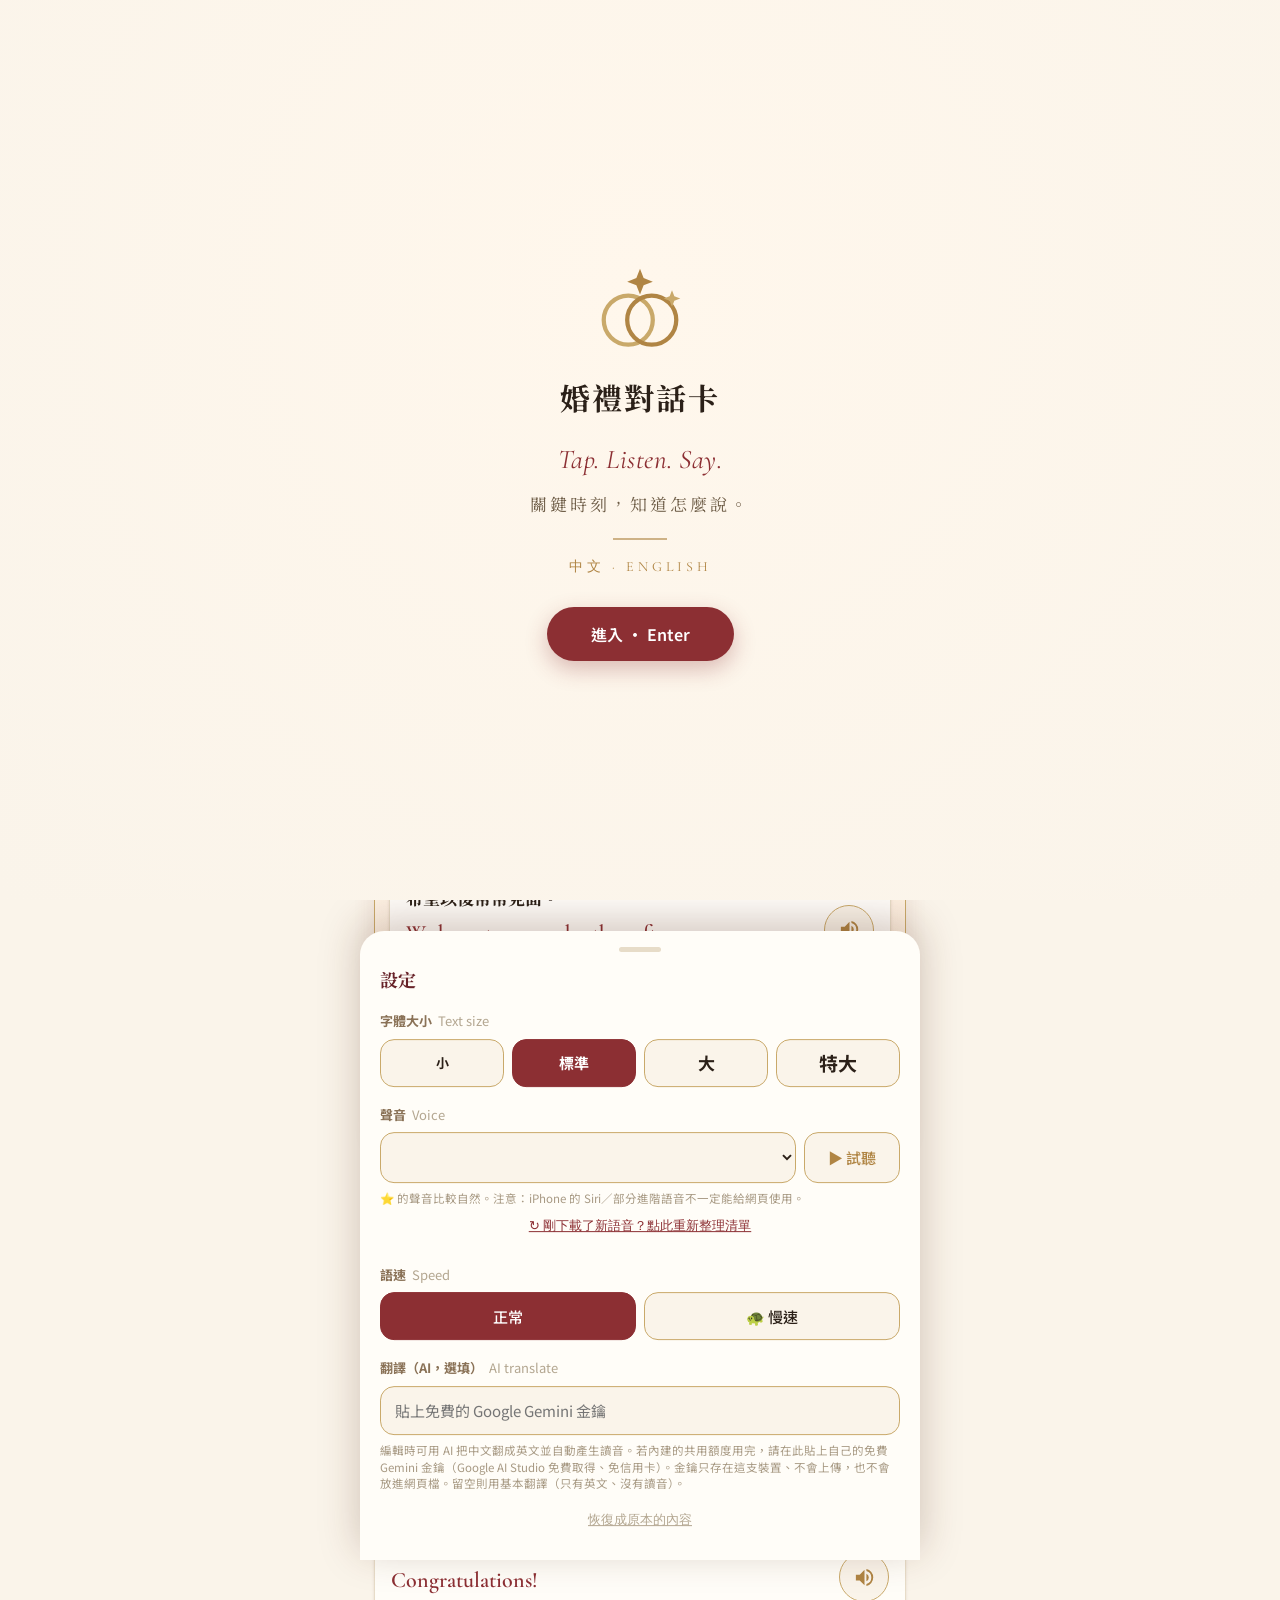
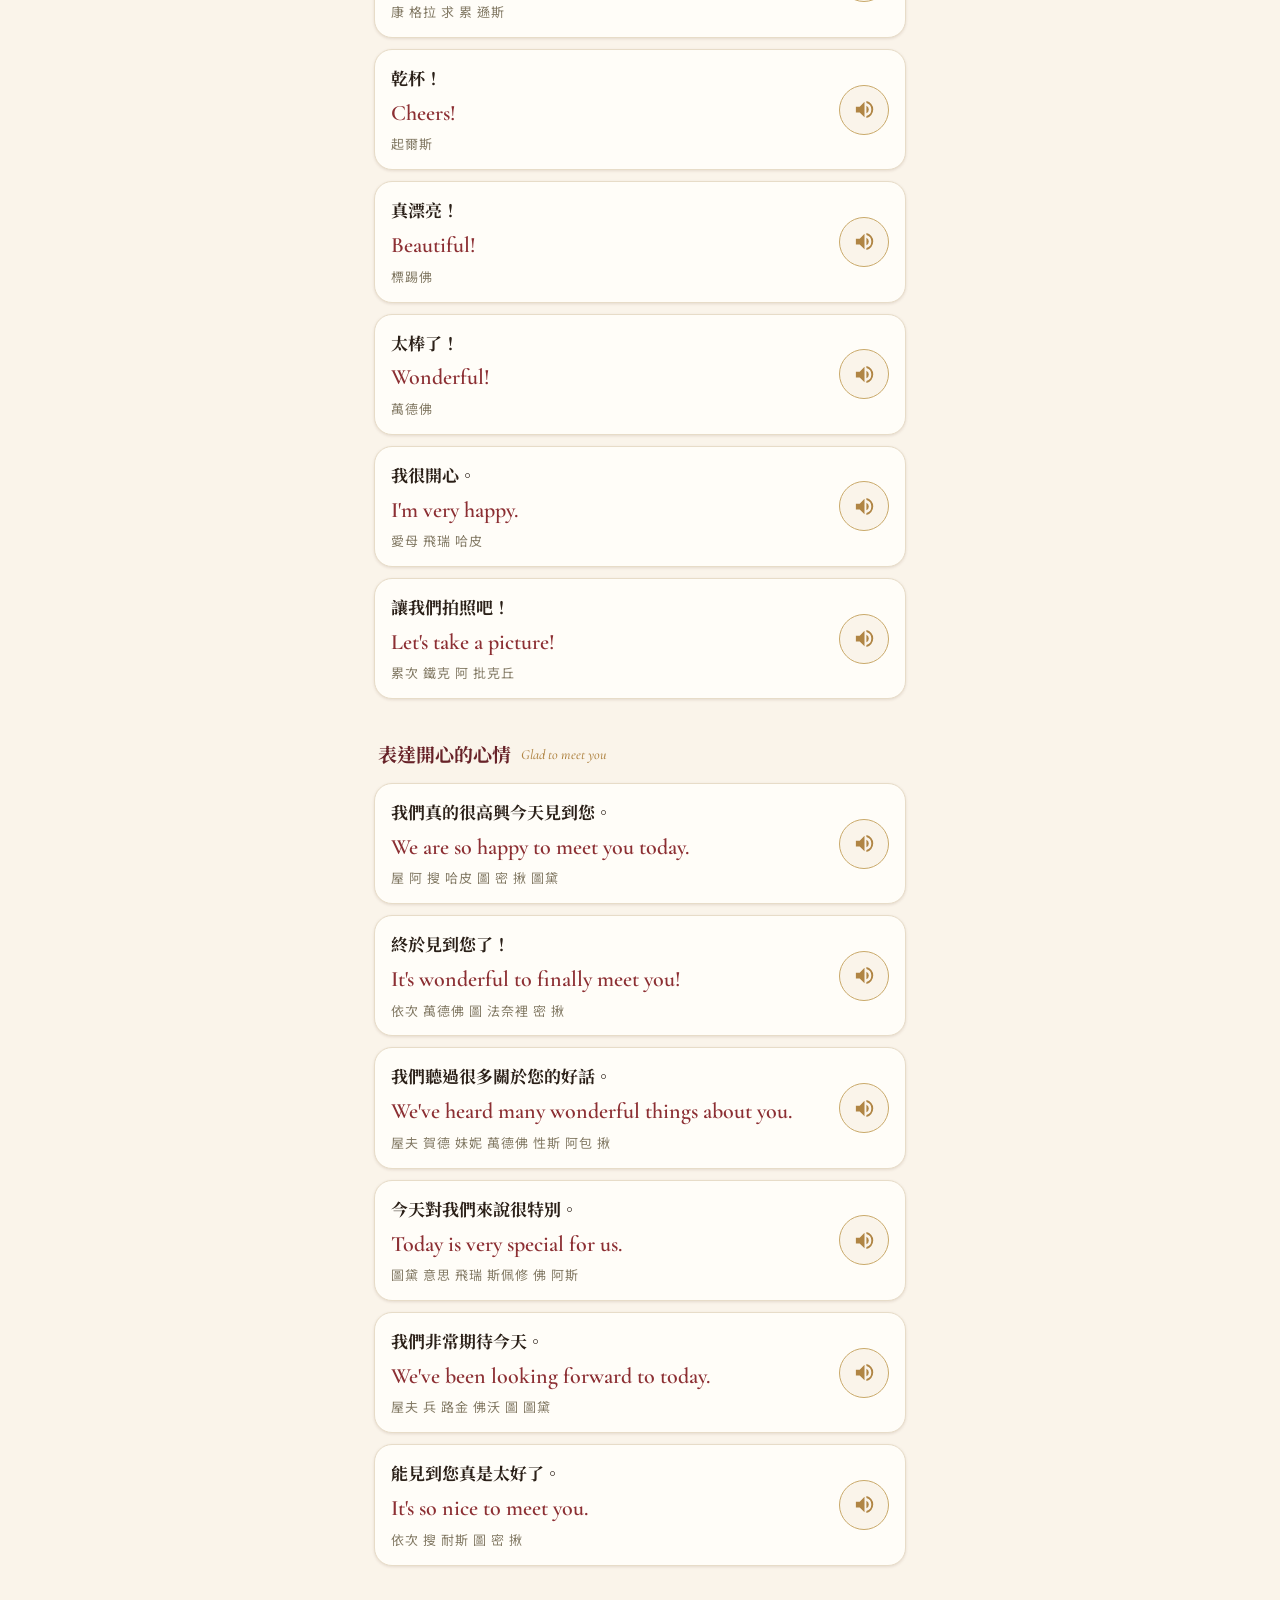
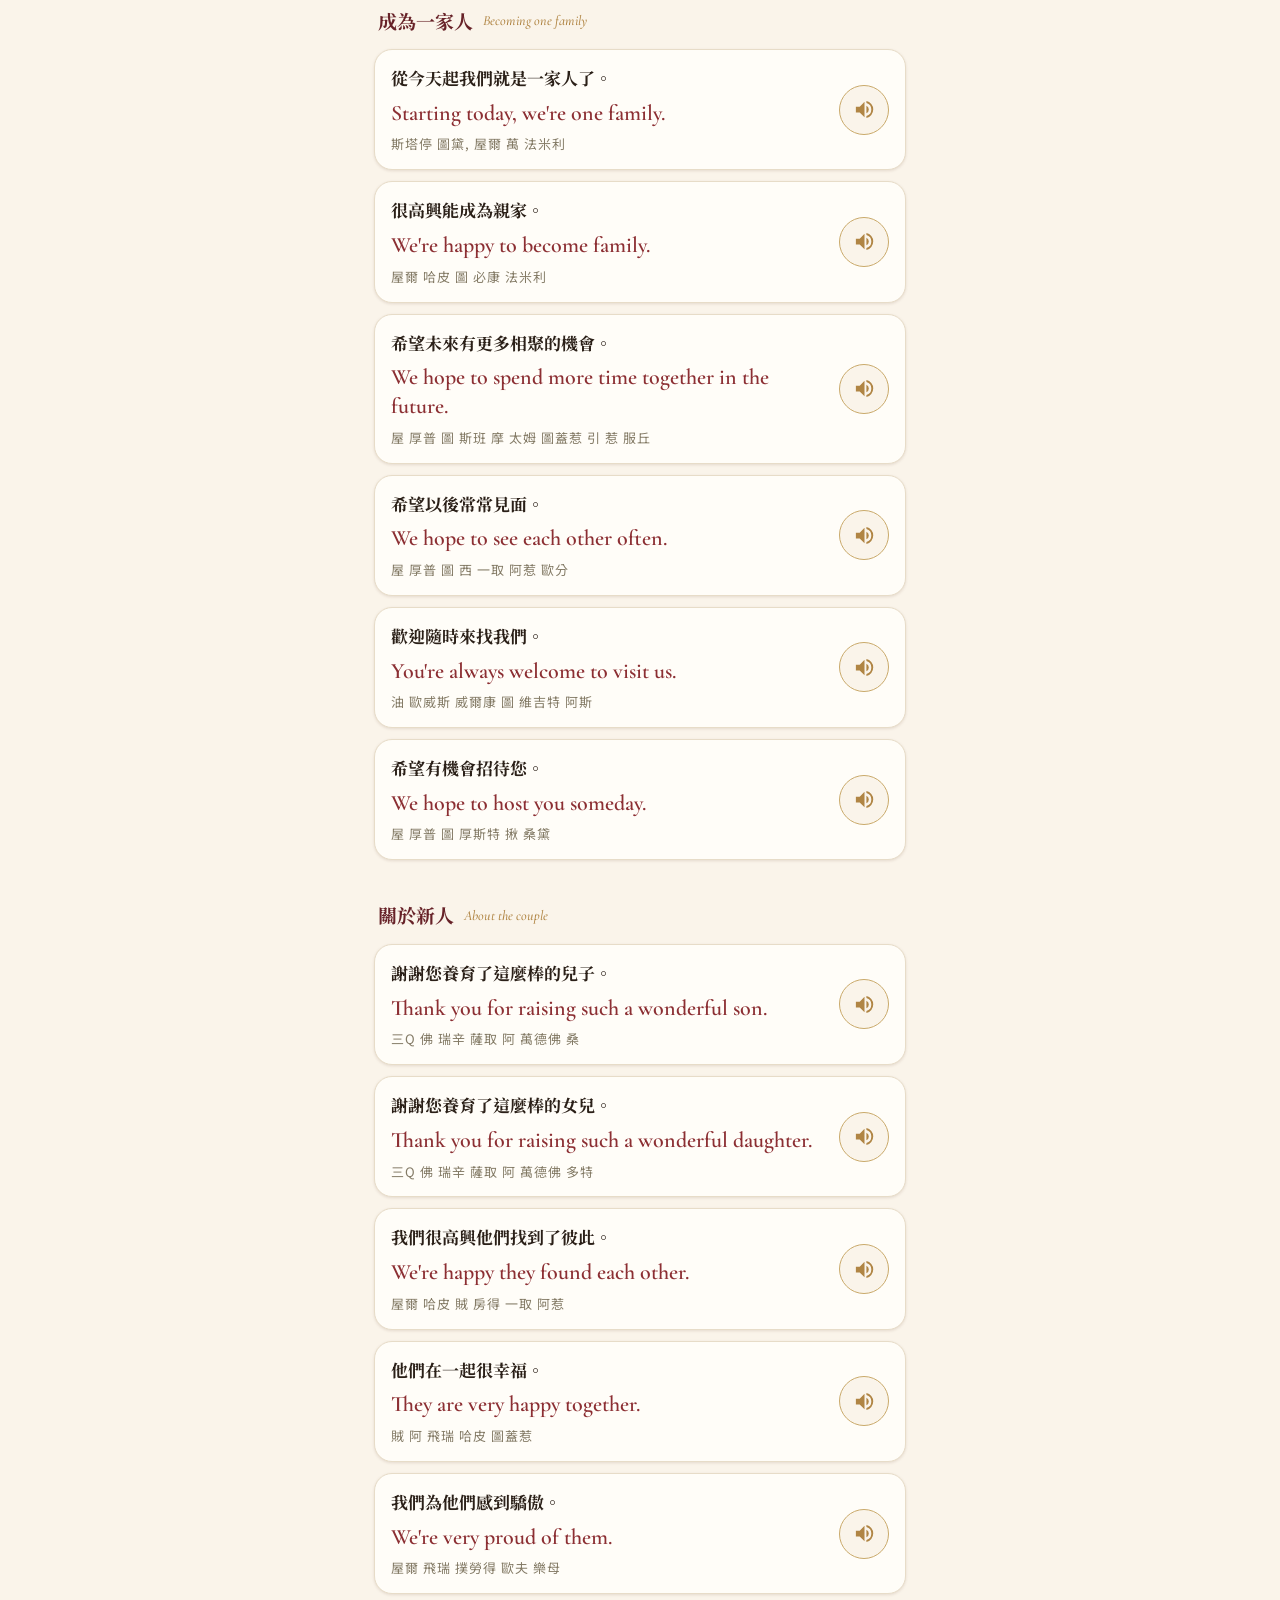
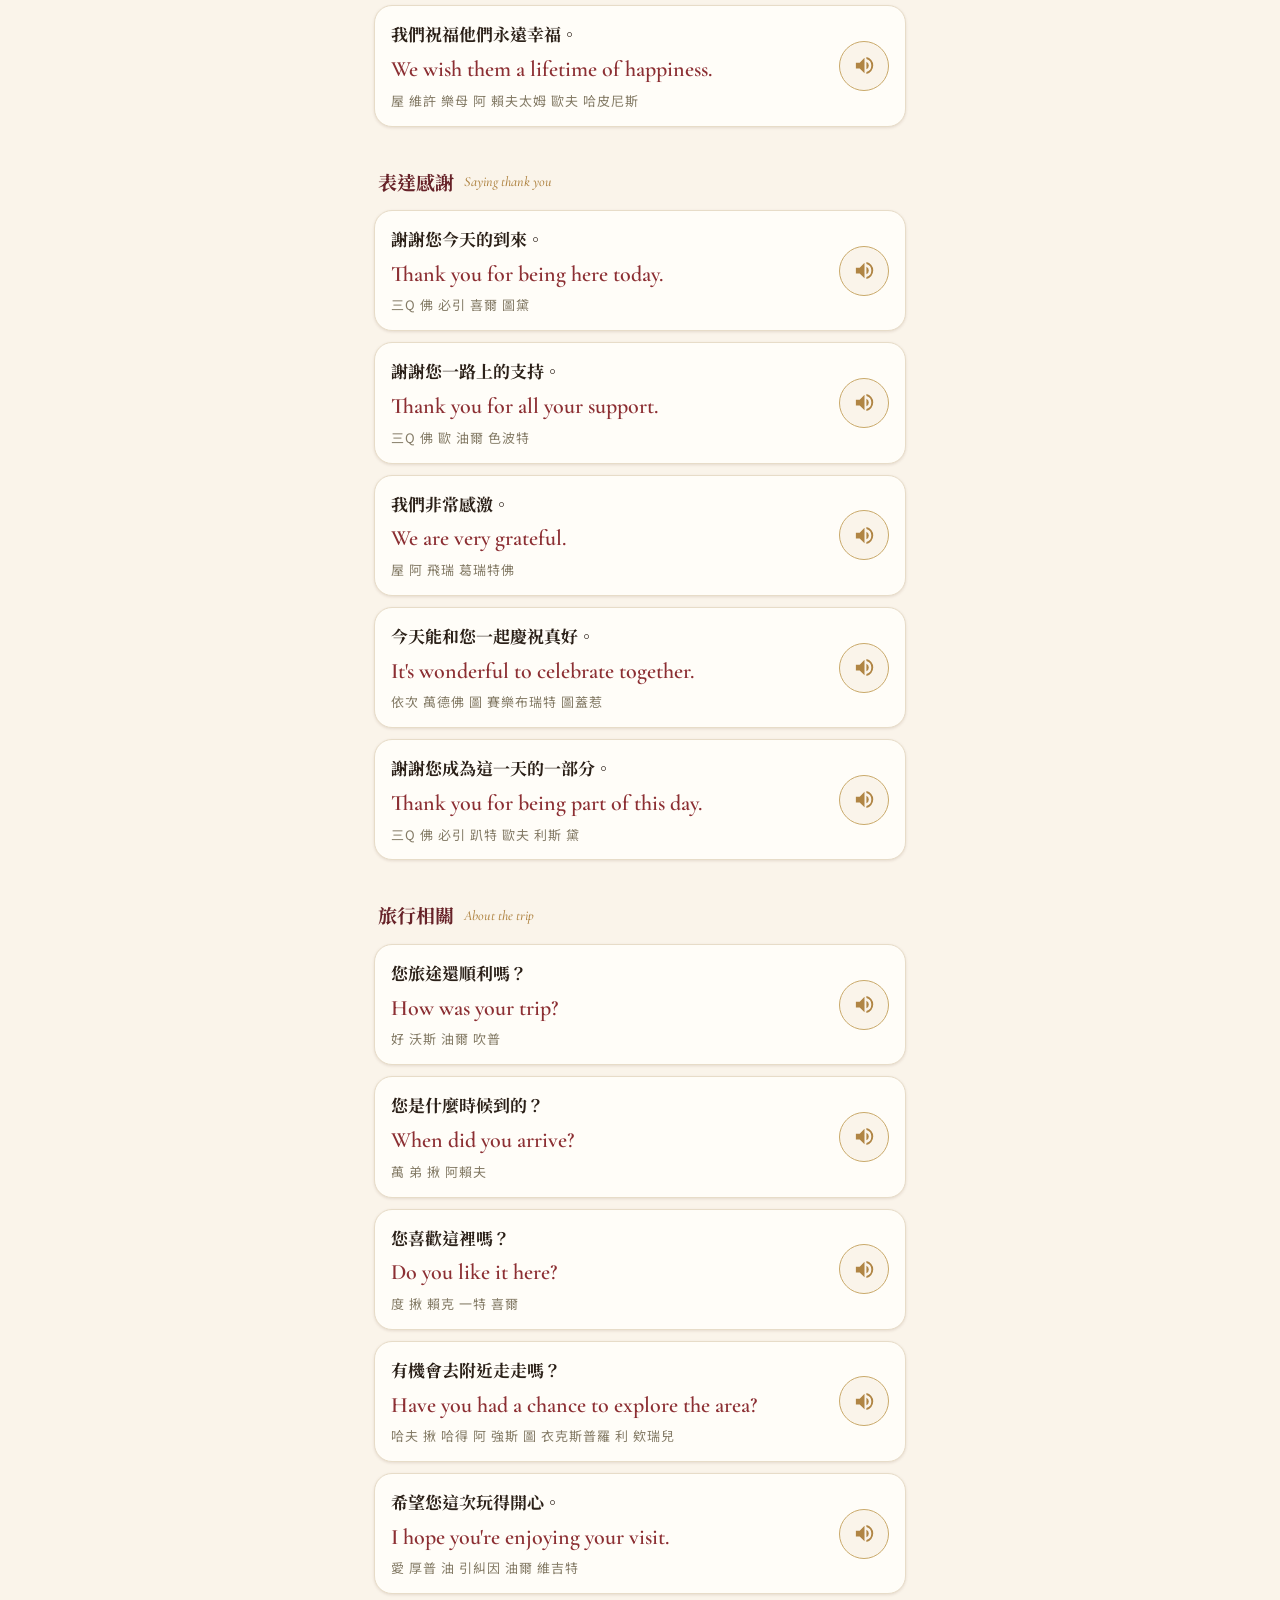
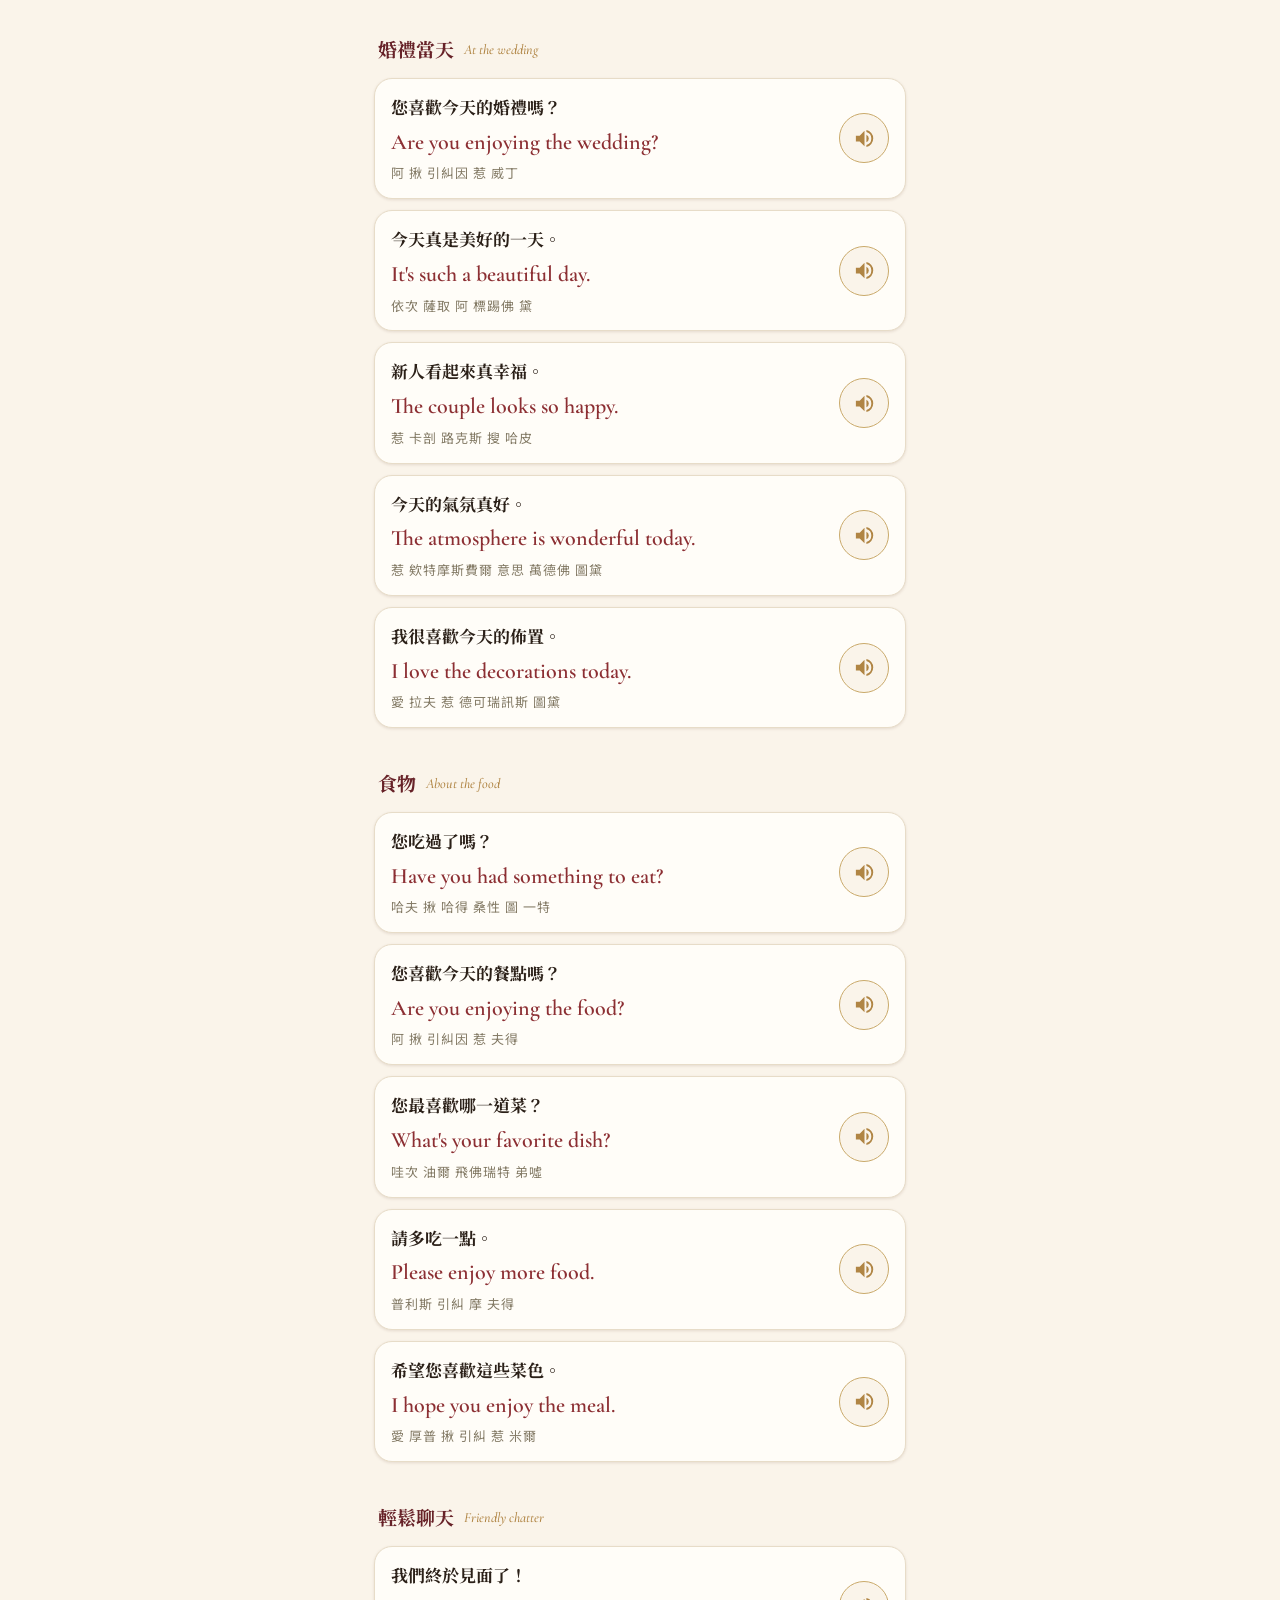
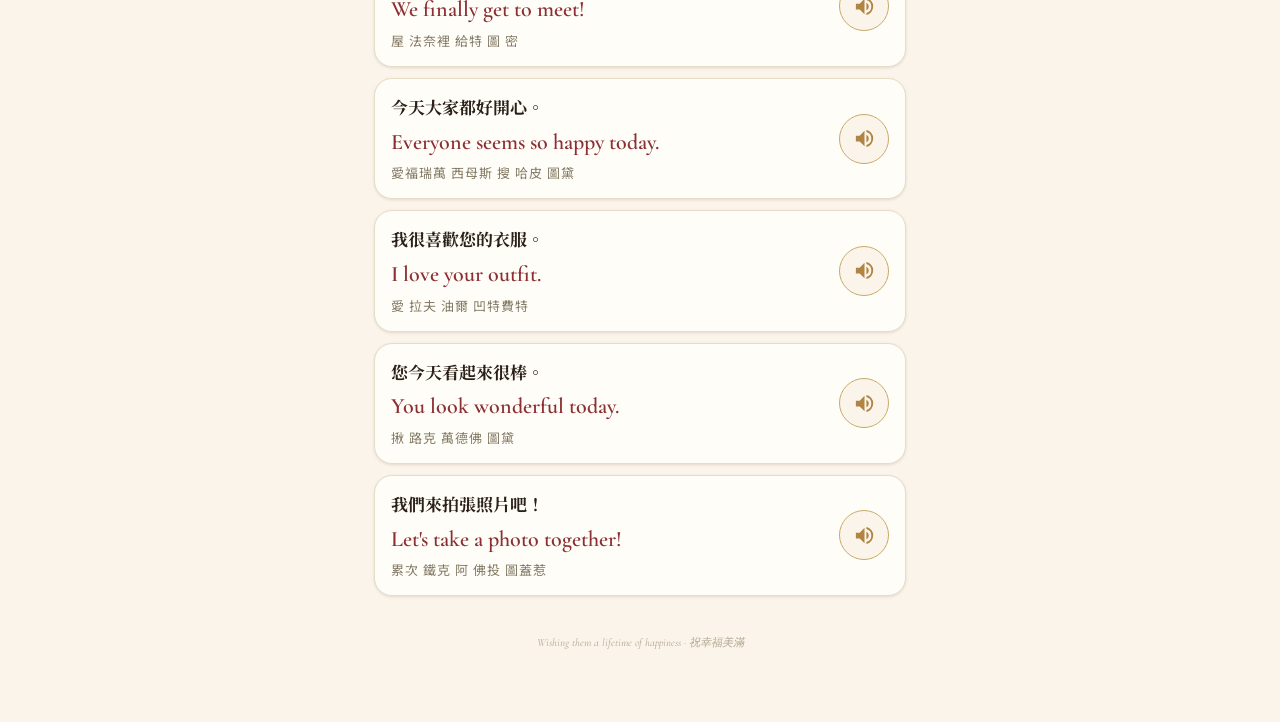
==== index.html @ 04cb3b5b "Rename HelloReady.html to index.html Co-Authored-By: Claude Sonnet 4.6 <noreply@anthropic.com>" ====
<!DOCTYPE html>
<html lang="zh-Hant">
<head>
<meta charset="UTF-8">
<meta name="viewport" content="width=device-width, initial-scale=1.0, viewport-fit=cover">
<meta name="color-scheme" content="light only">
<meta name="supported-color-schemes" content="light">
<title>婚禮對話卡 · Wedding Phrase Card</title>
<link rel="preconnect" href="https://fonts.googleapis.com">
<link rel="preconnect" href="https://fonts.gstatic.com" crossorigin>
<link href="https://fonts.googleapis.com/css2?family=Cormorant+Garamond:ital,wght@0,500;0,600;1,500&family=Noto+Serif+TC:wght@400;500;700&family=Noto+Sans+TC:wght@400;500;700&display=swap" rel="stylesheet">
<style>
  :root{
    color-scheme:light only;
    --ivory:#faf4ea; --paper:#fffdf8; --ink:#2b2018;
    --wine:#8c2f33; --wine-deep:#672228;
    --gold:#b08544; --gold-soft:#c9a96a;
    --line:#e7dcc8; --shadow:rgba(80,40,20,.12);
    --safe-top:env(safe-area-inset-top,0px);
    --safe-bot:env(safe-area-inset-bottom,0px);
    --fs:1;
  }
  *{box-sizing:border-box;-webkit-tap-highlight-color:transparent;margin:0;padding:0}
  html{scroll-behavior:smooth;background:var(--ivory)}
  body{
    font-family:"Noto Sans TC",sans-serif; color:var(--ink); line-height:1.5;
    max-width:560px; margin:0 auto; min-height:100vh;
    padding-bottom:calc(70px + var(--safe-bot));
    background:var(--ivory);
  }
  body::before{content:"";position:fixed;inset:0;background:var(--ivory);z-index:-1}
  @media (prefers-reduced-motion: reduce){ html{scroll-behavior:auto} *{transition:none!important;animation:none!important} }

  .topbar{position:sticky;top:0;z-index:40;background:rgba(250,244,234,.94);backdrop-filter:saturate(1.4) blur(8px);-webkit-backdrop-filter:saturate(1.4) blur(8px);border-bottom:1px solid var(--line);padding-top:var(--safe-top)}
  .appbar{display:flex;align-items:center;justify-content:space-between;height:60px;padding:0 14px}
  .appbar .brand{display:flex;align-items:baseline;gap:8px;min-width:0;flex:1}
  .appbar .brand h1{font-family:"Noto Serif TC",serif;font-weight:700;font-size:19px;color:var(--ink);letter-spacing:.5px;white-space:nowrap;overflow:hidden;text-overflow:ellipsis}
  .appbar .brand .sub{font-family:"Cormorant Garamond",serif;font-style:italic;font-size:13px;color:var(--gold);white-space:nowrap;overflow:hidden;text-overflow:ellipsis}
  .gear{flex:0 0 auto;width:44px;height:44px;border-radius:10px;border:1.5px solid var(--gold-soft);background:var(--paper);display:flex;align-items:center;justify-content:center;cursor:pointer;color:var(--wine)}
  .gear svg{width:20px;height:20px;fill:var(--wine)}
  .gear:active{transform:scale(.94)}
  .appbar-actions{display:flex;align-items:center;gap:10px}
  .addbtn{display:flex;align-items:center;gap:6px;height:46px;padding:0 16px;border-radius:14px;border:1.5px solid var(--gold-soft);background:var(--paper);color:var(--wine);font-family:"Noto Sans TC",sans-serif;font-size:15px;font-weight:600;cursor:pointer}
  .addbtn svg{width:18px;height:18px;fill:var(--wine)}
  .addbtn:active{transform:scale(.96)}

  .chipbar{display:flex;gap:8px;overflow-x:auto;padding:16px 14px 12px;scrollbar-width:none;-webkit-overflow-scrolling:touch}
  .editbar{display:none}
  .edit-toggle-top{display:inline-flex;align-items:center;gap:6px;border:1.5px solid var(--wine);background:var(--paper);color:var(--wine);font-family:"Noto Sans TC",sans-serif;font-size:15px;font-weight:600;padding:0 14px;border-radius:10px;cursor:pointer;height:44px;transition:.16s}
  .edit-toggle-top svg{width:18px;height:18px;fill:currentColor}
  .edit-toggle-top.on{background:var(--wine);color:#fff;border-color:var(--wine)}
  .edit-toggle-top:active{transform:scale(.97)}
  .chipbar::-webkit-scrollbar{display:none}
  .chip{flex:0 0 auto;min-height:38px;display:flex;align-items:center;border:1.5px solid var(--gold-soft);background:var(--paper);color:#8a6f48;font-family:"Noto Sans TC",sans-serif;font-size:14px;font-weight:500;padding:6px 15px;border-radius:30px;cursor:pointer;white-space:nowrap;transition:.16s}
  .chip:active{transform:scale(.96)}
  .chip.active{background:var(--wine);border-color:var(--wine);color:#fff;box-shadow:0 2px 8px rgba(140,47,51,.25)}

  .intro{text-align:center;padding:16px 24px 6px}
  .intro p{font-size:13.5px;color:#7a6b58;max-width:330px;margin:0 auto;line-height:1.55}
  .intro .em{color:var(--wine);font-weight:500}

  section{padding:4px 14px 2px;scroll-margin-top:118px}
  #block-key{scroll-margin-top:118px}
  .sec-title{font-family:"Noto Serif TC",serif;font-size:calc(19px * var(--fs));font-weight:700;color:var(--wine-deep);margin:24px 4px 14px;display:flex;align-items:center;gap:10px}
  .sec-title .en{font-family:"Cormorant Garamond",serif;font-style:italic;font-weight:500;font-size:calc(14px * var(--fs));color:var(--gold)}
  .sec-title .sechead-actions{margin-left:auto;display:none;gap:6px}
  body.editing .sec-title .sechead-actions{display:flex}
  .sec-sub{font-size:12.5px;color:#8a7a66;margin:0 4px 10px}

  .card{background:var(--paper);border:1px solid var(--line);border-radius:18px;padding:16px;margin-bottom:11px;display:flex;align-items:center;gap:14px;cursor:pointer;box-shadow:0 1px 3px var(--shadow);transition:transform .12s, box-shadow .18s, border-color .18s;position:relative;overflow:hidden}
  .card:focus-visible{outline:3px solid var(--gold);outline-offset:2px}
  body.editing .card{cursor:default}
  .card:active{transform:scale(.985)}
  .card.speaking{border-color:var(--gold);box-shadow:0 4px 18px rgba(176,133,68,.32)}
  .card.speaking::before{content:"";position:absolute;left:0;top:0;bottom:0;width:5px;background:var(--gold)}
  .card .txt{flex:1;min-width:0}
  .card .zh{font-family:"Noto Serif TC",serif;font-size:calc(17px * var(--fs));font-weight:700;color:var(--ink);line-height:1.4}
  .card .en{font-family:"Cormorant Garamond",serif;font-size:calc(22px * var(--fs));color:var(--wine);margin-top:9px;line-height:1.3;font-weight:600}
  .card .ph{font-family:"Noto Sans TC",sans-serif;font-size:calc(13px * var(--fs));color:#847b66;margin-top:9px;line-height:1.3;letter-spacing:1px}
  .speaker{flex-shrink:0;width:50px;height:50px;border-radius:50%;background:var(--ivory);border:1.5px solid var(--gold-soft);display:flex;align-items:center;justify-content:center;transition:.18s}
  .card.speaking .speaker{background:var(--gold);border-color:var(--gold);animation:pulse 1.1s ease-in-out infinite}
  @keyframes pulse{0%,100%{box-shadow:0 0 0 0 rgba(176,133,68,.45)}50%{box-shadow:0 0 0 7px rgba(176,133,68,0)}}
  .speaker svg{width:23px;height:23px;fill:var(--gold);transition:.18s}
  .card.speaking .speaker svg{fill:#fff}

  .row-actions{flex-shrink:0;display:none;gap:6px;align-items:center}
  body.editing .row-actions{display:flex}
  body.editing .speaker{display:none}
  .icon-btn{width:44px;height:44px;border-radius:12px;border:1.5px solid var(--line);background:var(--ivory);display:flex;align-items:center;justify-content:center;cursor:pointer;transition:.15s}
  .icon-btn svg{width:19px;height:19px;fill:#7a6b58}
  .icon-btn.del{border-color:#e6c4c4;background:#fdf1f1}
  .icon-btn.del svg{fill:var(--wine)}
  .icon-btn:active{transform:scale(.92)}

  .editform{flex:1;display:flex;flex-direction:column;gap:8px}
  .editform label{font-size:11px;color:#9a8a76;margin-bottom:-4px}
  .editform input{font-family:"Noto Sans TC",sans-serif;font-size:16px;color:var(--ink);border:1.5px solid var(--gold-soft);border-radius:10px;padding:11px 12px;width:100%;background:#fff}
  .editform input.en-input{font-family:"Cormorant Garamond",serif;color:var(--wine)}
  .editform input.ph-input{font-size:14px;color:#8a7a66;letter-spacing:1px}
  .editform input:focus{outline:none;border-color:var(--wine)}
  .editform select{font-family:"Noto Sans TC",sans-serif;font-size:15px;color:var(--ink);border:1.5px solid var(--gold-soft);border-radius:10px;padding:11px 12px;width:100%;background:#fff;min-height:46px}
  .editform select:focus{outline:none;border-color:var(--wine)}
  .form-btns{display:flex;gap:8px;margin-top:2px}
  .btn{font-family:"Noto Sans TC",sans-serif;font-size:15px;font-weight:500;padding:11px 20px;border-radius:24px;cursor:pointer;border:1.5px solid transparent;transition:.15s;min-height:44px}
  .btn-save{background:var(--wine);color:#fff}
  .btn-save:active{background:var(--wine-deep)}
  .btn-cancel{background:var(--paper);color:#7a6b58;border-color:var(--line)}
  .translate-btn{align-self:flex-start;border:1.5px solid var(--gold);background:#fff7ec;color:#9a6b1f;font-family:"Noto Sans TC",sans-serif;font-size:13.5px;font-weight:600;padding:0 15px;border-radius:10px;cursor:pointer;min-height:44px}
  .translate-btn:disabled{opacity:.55}
  .translate-btn:active{transform:scale(.97)}
  .tr-status{font-size:11.5px;color:#8a7257;margin:-2px 2px 0;min-height:14px;line-height:1.4}

  .add-row{display:none;width:100%;border:1.5px dashed var(--gold-soft);background:transparent;color:var(--gold);font-family:"Noto Sans TC",sans-serif;font-size:15px;font-weight:500;padding:0 14px;border-radius:14px;cursor:pointer;margin-bottom:11px;min-height:44px}
  .add-row:active{background:#fff7ec}
  body.editing .add-row{display:block}

  .key-wrap{margin:8px 14px 4px;background:linear-gradient(155deg,#fff7ec,#fdeede);border:1.5px solid var(--gold-soft);border-radius:22px;padding:16px 14px 14px;box-shadow:0 6px 22px rgba(140,47,51,.10)}
  .key-wrap .badge{display:inline-block;background:var(--wine);color:#fff;font-size:12px;font-weight:700;padding:5px 13px;border-radius:20px;letter-spacing:1px}
  .key-wrap h2{font-family:"Noto Serif TC",serif;font-size:calc(18px * var(--fs));color:var(--wine-deep);margin:8px 2px 2px}
  .key-wrap .note{font-size:12.5px;color:#8a7257;margin:0 2px 12px}
  .key-wrap .card{background:#fffdfa}

  .footer-tools{display:none;text-align:center;padding:22px 14px 0}
  body.editing .footer-tools{display:block}
  .add-section-btn{border:1.5px dashed var(--wine);background:transparent;color:var(--wine);font-family:"Noto Sans TC",sans-serif;font-size:15px;font-weight:500;padding:0 24px;border-radius:14px;cursor:pointer;width:100%;min-height:44px}

  footer{text-align:center;font-size:11px;color:#b3a690;padding:26px 24px 0;font-family:"Cormorant Garamond",serif;font-style:italic}
  .warnbar{display:none;background:var(--wine);color:#fff;font-size:12.5px;text-align:center;padding:10px 16px;line-height:1.4}

  .confirm-box{flex:1;display:flex;align-items:center;justify-content:space-between;gap:10px}
  .confirm-box .ask{font-size:14px;color:var(--wine-deep);font-weight:500}

  .sheet-overlay{position:fixed;inset:0;background:rgba(43,32,24,.4);opacity:0;pointer-events:none;transition:opacity .22s;z-index:50}
  .sheet-overlay.open{opacity:1;pointer-events:auto}
  .sheet{position:fixed;left:0;right:0;bottom:0;z-index:60;max-width:560px;margin:0 auto;background:var(--paper);border-radius:24px 24px 0 0;box-shadow:0 -10px 40px rgba(80,40,20,.25);padding:8px 20px calc(24px + var(--safe-bot));transform:translateY(105%);transition:transform .26s cubic-bezier(.2,.8,.2,1);max-height:86vh;overflow-y:auto}
  .sheet.open{transform:translateY(0)}
  .sheet-handle{width:42px;height:5px;border-radius:3px;background:var(--line);margin:8px auto 14px}
  .sheet h3{font-family:"Noto Serif TC",serif;font-size:18px;color:var(--wine-deep);margin-bottom:4px}
  .sheet .grp{margin-top:18px}
  .sheet .grp-label{font-size:13px;font-weight:700;color:#8a7257;margin-bottom:8px;display:flex;align-items:center;gap:6px}
  .sheet select{width:100%;font-family:"Noto Sans TC",sans-serif;font-size:15px;color:var(--ink);background:var(--ivory);border:1.5px solid var(--gold-soft);border-radius:14px;padding:13px 14px;min-height:48px}
  .sheet select:focus{outline:none;border-color:var(--wine)}
  .sheet input{width:100%;font-family:"Noto Sans TC",sans-serif;font-size:15px;color:var(--ink);background:var(--ivory);border:1.5px solid var(--gold-soft);border-radius:14px;padding:13px 14px;min-height:48px}
  .sheet input:focus{outline:none;border-color:var(--wine)}
  .seg{display:flex;gap:8px}
  .seg button,.sheet-btn{flex:1;min-height:48px;border:1.5px solid var(--gold-soft);background:var(--ivory);color:var(--ink);font-family:"Noto Sans TC",sans-serif;font-size:15px;font-weight:500;border-radius:14px;cursor:pointer;transition:.15s;display:flex;align-items:center;justify-content:center;gap:6px}
  .seg button.active{background:var(--wine);border-color:var(--wine);color:#fff}
  .fs-seg button{font-weight:700}
  .fs-seg button[data-fs="0.9"]{font-size:13px}
  .fs-seg button[data-fs="1"]{font-size:15px}
  .fs-seg button[data-fs="1.18"]{font-size:17px}
  .fs-seg button[data-fs="1.4"]{font-size:19px}
  .preview-btn{flex:0 0 auto;padding:0 18px;color:var(--gold);min-width:96px}
  .voice-row{display:flex;gap:8px;align-items:stretch}
  .voice-row select{flex:1}
  .sheet-btn.edit.on{background:var(--ink);border-color:var(--ink);color:#fff}
  .sheet-btn.full{width:100%}
  .reset-link{display:block;width:100%;text-align:center;background:none;border:none;color:#b3a690;font-size:13px;text-decoration:underline;cursor:pointer;padding:14px 8px 2px;min-height:44px}
  .refresh-link{display:block;width:100%;text-align:center;background:none;border:none;color:var(--wine);font-size:12.5px;text-decoration:underline;cursor:pointer;padding:8px;min-height:40px}
  .sheet .tip{font-size:11.5px;color:#a89a84;margin-top:7px;line-height:1.45}

  /* AI-translated marker (only visible in edit mode) */
  .auto-tag{display:none;margin-top:6px;background:#f3e7cf;color:#9a6b1f;font-size:10.5px;font-weight:700;padding:2px 9px;border-radius:10px;letter-spacing:.5px}
  body.editing .auto-tag{display:inline-block}

  /* add popup modal */
  .modal-overlay{position:fixed;inset:0;background:rgba(43,32,24,.45);z-index:70;display:flex;align-items:center;justify-content:center;padding:20px;opacity:0;pointer-events:none;transition:opacity .22s}
  .modal-overlay.open{opacity:1;pointer-events:auto}
  .modal{background:var(--paper);border-radius:20px;padding:22px 20px 20px;width:100%;max-width:480px;max-height:90vh;overflow-y:auto;box-shadow:0 8px 40px rgba(80,40,20,.28);transform:translateY(20px);transition:transform .22s cubic-bezier(.2,.8,.2,1)}
  .modal-overlay.open .modal{transform:translateY(0)}
  .modal-header{display:flex;align-items:center;justify-content:space-between;margin-bottom:16px}
  .modal-header h3{font-family:"Noto Serif TC",serif;font-size:18px;color:var(--wine-deep);font-weight:700}
  .modal-close{width:32px;height:32px;border:none;background:none;cursor:pointer;color:#9a8a76;font-size:18px;display:flex;align-items:center;justify-content:center;border-radius:8px}
  .modal-close:active{background:var(--ivory)}

  /* landing / splash */
  .landing{position:fixed;inset:0;z-index:100;background:radial-gradient(circle at 50% 32%, #fff7ec, var(--ivory));display:flex;flex-direction:column;align-items:center;justify-content:center;text-align:center;padding:32px;transition:opacity .55s ease, visibility .55s}
  .landing.hide{opacity:0;visibility:hidden;pointer-events:none}
  .landing .art{width:128px;height:128px;margin-bottom:2px}
  .landing h1{font-family:"Noto Serif TC",serif;font-weight:700;font-size:30px;color:var(--ink);letter-spacing:2px;margin-top:6px}
  .landing .tag-en{font-family:"Cormorant Garamond",serif;font-style:italic;font-size:27px;color:var(--wine);margin-top:20px;letter-spacing:.5px}
  .landing .tag-zh{font-family:"Noto Serif TC",serif;font-size:17px;color:#6d5c46;margin-top:10px;letter-spacing:3px}
  .landing .divider{width:54px;height:2px;background:var(--gold);opacity:.6;margin:22px auto 0}
  .landing .langs{font-family:"Cormorant Garamond",serif;font-size:14px;color:var(--gold);letter-spacing:4px;margin-top:16px;text-transform:uppercase}
  .landing .enter{margin-top:30px;border:none;background:var(--wine);color:#fff;font-family:"Noto Sans TC",sans-serif;font-size:16px;font-weight:600;padding:15px 44px;border-radius:30px;cursor:pointer;box-shadow:0 8px 22px rgba(140,47,51,.3);min-height:54px}
  .landing .enter:active{transform:scale(.97)}
</style>
</head>
<body>

<div class="landing" id="landing">
  <svg class="art" viewBox="0 0 120 120" aria-hidden="true">
    <g fill="none" stroke-width="4">
      <circle cx="49" cy="76" r="23" stroke="#c9a96a"/>
      <circle cx="71" cy="76" r="23" stroke="#b08544"/>
    </g>
    <path d="M60 28 l3.4 8.6 8.6 3.4 -8.6 3.4 -3.4 8.6 -3.4 -8.6 -8.6 -3.4 8.6 -3.4 z" fill="#b08544"/>
    <path d="M90 48 l2.2 5.6 5.6 2.2 -5.6 2.2 -2.2 5.6 -2.2 -5.6 -5.6 -2.2 5.6 -2.2 z" fill="#c9a96a"/>
  </svg>
  <h1>婚禮對話卡</h1>
  <div class="tag-en">Tap. Listen. Say.</div>
  <div class="tag-zh">關鍵時刻，知道怎麼說。</div>
  <div class="divider"></div>
  <div class="langs">中文 · English</div>
  <button class="enter" id="enterBtn">進入 · Enter</button>
</div>

<div id="warnbar" class="warnbar">此瀏覽器可能不支援語音播放，建議用手機的 Safari 或 Chrome 開啟。</div>

<div class="topbar">
  <div class="appbar">
    <div class="brand">
      <h1 id="appTitle">婚禮對話卡</h1>
    </div>
    <div class="appbar-actions">
      <button class="edit-toggle-top" id="editToggleTop" aria-label="編輯"><svg viewBox="0 0 24 24" aria-hidden="true"><path d="M3 17.25V21h3.75L17.81 9.94l-3.75-3.75L3 17.25zM20.71 7.04a1 1 0 0 0 0-1.41l-2.34-2.34a1 1 0 0 0-1.41 0l-1.83 1.83 3.75 3.75 1.83-1.83z"/></svg><span class="elabel">編輯</span></button>
      <button class="gear" id="gearBtn" aria-label="設定">
        <svg viewBox="0 0 24 24"><path d="M19.14 12.94a7.49 7.49 0 0 0 .05-1.88l2.03-1.58a.5.5 0 0 0 .12-.64l-1.92-3.32a.5.5 0 0 0-.6-.22l-2.39.96a7.3 7.3 0 0 0-1.62-.94l-.36-2.54a.5.5 0 0 0-.5-.43h-3.84a.5.5 0 0 0-.5.43l-.36 2.54c-.59.24-1.13.56-1.62.94l-2.39-.96a.5.5 0 0 0-.6.22L2.18 8.84a.5.5 0 0 0 .12.64l2.03 1.58a7.49 7.49 0 0 0 0 1.88L2.3 14.52a.5.5 0 0 0-.12.64l1.92 3.32c.13.22.39.31.6.22l2.39-.96c.49.38 1.03.7 1.62.94l.36 2.54c.04.25.25.43.5.43h3.84c.25 0 .46-.18.5-.43l.36-2.54c.59-.24 1.13-.56 1.62-.94l2.39.96c.21.09.47 0 .6-.22l1.92-3.32a.5.5 0 0 0-.12-.64l-2.03-1.58zM12 15.5A3.5 3.5 0 1 1 12 8.5a3.5 3.5 0 0 1 0 7z"/></svg>
      </button>
    </div>
  </div>
  <div class="chipbar" id="chipbar"></div>
</div>

<div class="intro">
  <p>點任何一句，手機會幫您唸出來。<span class="em">再點一下會重唸。</span>下方小字是近似讀音。</p>
</div>

<div class="key-wrap" id="block-key" data-spy>
  <span class="badge">只要記這六句</span>
  <h2>給雙方父母的萬用句</h2>
  <p class="note">緊張的話，記住下面六句就很夠用了。</p>
  <div id="keyList"></div>
  <button class="add-row" data-add-key="1">＋ 新增萬用句</button>
</div>

<div id="sections"></div>

<div class="footer-tools">
  <button class="add-section-btn" id="addSectionBtn">＋ 新增一個分類</button>
</div>

<footer>Wishing them a lifetime of happiness ·  祝幸福美滿</footer>

<div class="modal-overlay" id="addModal" role="dialog" aria-modal="true" aria-label="新增句子">
  <div class="modal">
    <div class="modal-header">
      <h3>新增句子</h3>
      <button class="modal-close" id="modalClose" aria-label="關閉">✕</button>
    </div>
    <div class="editform">
      <label>中文</label>
      <input class="zh-input" id="modal-zh" placeholder="輸入中文">
      <button type="button" class="translate-btn" id="modalTrBtn">✨ 翻譯成英文（自動填英文＋讀音）</button>
      <div class="tr-status" id="modalTrStatus"></div>
      <label>English</label>
      <input class="en-input" id="modal-en" placeholder="Type the English">
      <label>近似讀音（選填）</label>
      <input class="ph-input" id="modal-ph" placeholder="例如：三Q 佛 ...">
      <label>分類 Category</label>
      <select class="cat-input" id="modal-cat"></select>
      <div class="form-btns">
        <button class="btn btn-save" id="modalSave">儲存</button>
        <button class="btn btn-cancel" id="modalCancel">取消</button>
      </div>
    </div>
  </div>
</div>

<div class="sheet-overlay" id="sheetOverlay"></div>
<div class="sheet" id="settingsSheet" role="dialog" aria-label="設定" aria-modal="true">
  <div class="sheet-handle"></div>
  <h3>設定</h3>
  <div class="grp">
    <div class="grp-label">字體大小 <span style="font-weight:400;color:#b3a690">Text size</span></div>
    <div class="seg fs-seg" id="fsSeg">
      <button data-fs="0.9">小</button><button data-fs="1" class="active">標準</button><button data-fs="1.18">大</button><button data-fs="1.4">特大</button>
    </div>
  </div>
  <div class="grp">
    <div class="grp-label">聲音 <span style="font-weight:400;color:#b3a690">Voice</span></div>
    <div class="voice-row">
      <select id="voiceSelect" aria-label="選擇聲音"></select>
      <button class="sheet-btn preview-btn" id="voicePreview">▶ 試聽</button>
    </div>
    <p class="tip">⭐ 的聲音比較自然。注意：iPhone 的 Siri／部分進階語音不一定能給網頁使用。</p>
    <button class="refresh-link" id="voiceRefresh">↻ 剛下載了新語音？點此重新整理清單</button>
  </div>
  <div class="grp">
    <div class="grp-label">語速 <span style="font-weight:400;color:#b3a690">Speed</span></div>
    <div class="seg"><button data-rate="0.85" id="btnNormal" class="active">正常</button><button data-rate="0.6" id="btnSlow">🐢 慢速</button></div>
  </div>
  <div class="grp">
    <div class="grp-label">翻譯（AI，選填）<span style="font-weight:400;color:#b3a690">AI translate</span></div>
    <input id="gkeyInput" type="password" autocomplete="off" placeholder="貼上免費的 Google Gemini 金鑰">
    <p class="tip">編輯時可用 AI 把中文翻成英文並自動產生讀音。若內建的共用額度用完，請在此貼上自己的免費 Gemini 金鑰（Google AI Studio 免費取得、免信用卡）。金鑰只存在這支裝置、不會上傳，也不會放進網頁檔。留空則用基本翻譯（只有英文、沒有讀音）。</p>
  </div>
  <button class="reset-link" id="resetBtn">恢復成原本的內容</button>
</div>

<script>
/* =========================================================
   CONTENT PACK (future-ready). A pack = theme + categories.
   Phrase text is keyed by language code, so other language
   pairs and themes (dining, shopping...) reuse this shape.
   Defaults below are authored as [native, target, reading].
   ========================================================= */
const PACK_META = { id:'wedding', theme:'wedding', nativeLang:'zh', targetLang:'en',
  title:{ zh:'婚禮對話卡', en:'Wedding Phrase Card' } };

const KEY_DEFAULT = [
  ["終於見到您了。","It's wonderful to finally meet you.","依次 萬德佛 圖 法奈裡 密 揪"],
  ["我們聽過很多關於您的好話。","We've heard many wonderful things about you.","屋夫 賀德 妹妮 萬德佛 性斯 阿包 揪"],
  ["謝謝您養育了這麼棒的兒子/女兒。","Thank you for raising such a wonderful son/daughter.","三Q 佛 瑞辛 薩取 阿 萬德佛 桑/都特"],
  ["我們很高興成為一家人。","We're happy to become one family.","屋爾 哈皮 圖 必康 萬 法米利"],
  ["希望以後常常見面。","We hope to see each other often.","屋 厚普 圖 西 一取 阿惹 歐分"],
  ["讓我們一起祝福他們幸福快樂。","Let's wish them a happy life together.","累次 維許 樂母 阿 哈皮 賴夫 圖蓋惹"],
];
const SECTIONS_DEFAULT = [
  { t:"簡單用語", e:"Just the basics", sub:"給最緊張、只想說幾個字的家人。", rows:[
    ["很高興認識您。","Nice to meet you.","耐斯 圖 密 揪"],
    ["謝謝。","Thank you.","三Q"],
    ["恭喜！","Congratulations!","康 格拉 求 累 遜斯"],
    ["乾杯！","Cheers!","起爾斯"],
    ["真漂亮！","Beautiful!","標踢佛"],
    ["太棒了！","Wonderful!","萬德佛"],
    ["我很開心。","I'm very happy.","愛母 飛瑞 哈皮"],
    ["讓我們拍照吧！","Let's take a picture!","累次 鐵克 阿 批克丘"],
  ]},
  { t:"表達開心的心情", e:"Glad to meet you", rows:[
    ["我們真的很高興今天見到您。","We are so happy to meet you today.","屋 阿 搜 哈皮 圖 密 揪 圖黛"],
    ["終於見到您了！","It's wonderful to finally meet you!","依次 萬德佛 圖 法奈裡 密 揪"],
    ["我們聽過很多關於您的好話。","We've heard many wonderful things about you.","屋夫 賀德 妹妮 萬德佛 性斯 阿包 揪"],
    ["今天對我們來說很特別。","Today is very special for us.","圖黛 意思 飛瑞 斯佩修 佛 阿斯"],
    ["我們非常期待今天。","We've been looking forward to today.","屋夫 兵 路金 佛沃 圖 圖黛"],
    ["能見到您真是太好了。","It's so nice to meet you.","依次 搜 耐斯 圖 密 揪"],
  ]},
  { t:"成為一家人", e:"Becoming one family", rows:[
    ["從今天起我們就是一家人了。","Starting today, we're one family.","斯塔停 圖黛, 屋爾 萬 法米利"],
    ["很高興能成為親家。","We're happy to become family.","屋爾 哈皮 圖 必康 法米利"],
    ["希望未來有更多相聚的機會。","We hope to spend more time together in the future.","屋 厚普 圖 斯班 摩 太姆 圖蓋惹 引 惹 服丘"],
    ["希望以後常常見面。","We hope to see each other often.","屋 厚普 圖 西 一取 阿惹 歐分"],
    ["歡迎隨時來找我們。","You're always welcome to visit us.","油 歐威斯 威爾康 圖 維吉特 阿斯"],
    ["希望有機會招待您。","We hope to host you someday.","屋 厚普 圖 厚斯特 揪 桑黛"],
  ]},
  { t:"關於新人", e:"About the couple", rows:[
    ["謝謝您養育了這麼棒的兒子。","Thank you for raising such a wonderful son.","三Q 佛 瑞辛 薩取 阿 萬德佛 桑"],
    ["謝謝您養育了這麼棒的女兒。","Thank you for raising such a wonderful daughter.","三Q 佛 瑞辛 薩取 阿 萬德佛 多特"],
    ["我們很高興他們找到了彼此。","We're happy they found each other.","屋爾 哈皮 賊 房得 一取 阿惹"],
    ["他們在一起很幸福。","They are very happy together.","賊 阿 飛瑞 哈皮 圖蓋惹"],
    ["我們為他們感到驕傲。","We're very proud of them.","屋爾 飛瑞 撲勞得 歐夫 樂母"],
    ["我們祝福他們永遠幸福。","We wish them a lifetime of happiness.","屋 維許 樂母 阿 賴夫太姆 歐夫 哈皮尼斯"],
  ]},
  { t:"表達感謝", e:"Saying thank you", rows:[
    ["謝謝您今天的到來。","Thank you for being here today.","三Q 佛 必引 喜爾 圖黛"],
    ["謝謝您一路上的支持。","Thank you for all your support.","三Q 佛 歐 油爾 色波特"],
    ["我們非常感激。","We are very grateful.","屋 阿 飛瑞 葛瑞特佛"],
    ["今天能和您一起慶祝真好。","It's wonderful to celebrate together.","依次 萬德佛 圖 賽樂布瑞特 圖蓋惹"],
    ["謝謝您成為這一天的一部分。","Thank you for being part of this day.","三Q 佛 必引 趴特 歐夫 利斯 黛"],
  ]},
  { t:"旅行相關", e:"About the trip", rows:[
    ["您旅途還順利嗎？","How was your trip?","好 沃斯 油爾 吹普"],
    ["您是什麼時候到的？","When did you arrive?","萬 弟 揪 阿賴夫"],
    ["您喜歡這裡嗎？","Do you like it here?","度 揪 賴克 一特 喜爾"],
    ["有機會去附近走走嗎？","Have you had a chance to explore the area?","哈夫 揪 哈得 阿 強斯 圖 衣克斯普羅 利 欸瑞兒"],
    ["希望您這次玩得開心。","I hope you're enjoying your visit.","愛 厚普 油 引糾因 油爾 維吉特"],
  ]},
  { t:"婚禮當天", e:"At the wedding", rows:[
    ["您喜歡今天的婚禮嗎？","Are you enjoying the wedding?","阿 揪 引糾因 惹 威丁"],
    ["今天真是美好的一天。","It's such a beautiful day.","依次 薩取 阿 標踢佛 黛"],
    ["新人看起來真幸福。","The couple looks so happy.","惹 卡剖 路克斯 搜 哈皮"],
    ["今天的氣氛真好。","The atmosphere is wonderful today.","惹 欸特摩斯費爾 意思 萬德佛 圖黛"],
    ["我很喜歡今天的佈置。","I love the decorations today.","愛 拉夫 惹 德可瑞訊斯 圖黛"],
  ]},
  { t:"食物", e:"About the food", rows:[
    ["您吃過了嗎？","Have you had something to eat?","哈夫 揪 哈得 桑性 圖 一特"],
    ["您喜歡今天的餐點嗎？","Are you enjoying the food?","阿 揪 引糾因 惹 夫得"],
    ["您最喜歡哪一道菜？","What's your favorite dish?","哇次 油爾 飛佛瑞特 弟噓"],
    ["請多吃一點。","Please enjoy more food.","普利斯 引糾 摩 夫得"],
    ["希望您喜歡這些菜色。","I hope you enjoy the meal.","愛 厚普 揪 引糾 惹 米爾"],
  ]},
  { t:"輕鬆聊天", e:"Friendly chatter", rows:[
    ["我們終於見面了！","We finally get to meet!","屋 法奈裡 給特 圖 密"],
    ["今天大家都好開心。","Everyone seems so happy today.","愛福瑞萬 西母斯 搜 哈皮 圖黛"],
    ["我很喜歡您的衣服。","I love your outfit.","愛 拉夫 油爾 凹特費特"],
    ["您今天看起來很棒。","You look wonderful today.","揪 路克 萬德佛 圖黛"],
    ["我們來拍張照片吧！","Let's take a photo together!","累次 鐵克 阿 佛投 圖蓋惹"],
  ]},
];

/* ===== storage keys ===== */
const PKEY='weddingCard:pack:v2';      // new pack-shaped data
const DKEY='weddingCard:data:v1';      // legacy data (migrated if found)
const VKEY='weddingCard:voice:v1';
const FKEY='weddingCard:fontscale:v1';
const MKEY='weddingCard:mig:basicsFirst:v1';
const TKEY='weddingCard:gkey:v1';
const Store=(function(){
  const hasKV = typeof window.storage!=='undefined' && window.storage && typeof window.storage.get==='function';
  const mem={};
  return {
    async load(k){ if(hasKV){try{const r=await window.storage.get(k);return r?r.value:null;}catch(e){return null;}} try{return localStorage.getItem(k);}catch(e){return mem[k]||null;} },
    async save(k,v){ if(hasKV){try{await window.storage.set(k,v);}catch(e){}return;} try{localStorage.setItem(k,v);}catch(e){mem[k]=v;} },
    async clear(k){ if(hasKV){try{await window.storage.delete(k);}catch(e){}return;} try{localStorage.removeItem(k);}catch(e){delete mem[k];} }
  };
})();

function uid(){return 'u'+Date.now().toString(36)+Math.random().toString(36).slice(2,6);}

/* build a fresh pack from the authored defaults */
function seed(){
  const N=PACK_META.nativeLang, T=PACK_META.targetLang;
  const ph=(r,i,pfx)=>({id:pfx, text:{[N]:r[0],[T]:r[1]}, phonetic:{[T]:r[2]||''}});
  return {
    packId:PACK_META.id, theme:PACK_META.theme,
    nativeLang:N, targetLang:T, title:Object.assign({},PACK_META.title),
    key: KEY_DEFAULT.map((r,i)=>ph(r,i,'k'+i)),
    categories: SECTIONS_DEFAULT.map((s,si)=>({
      id:'s'+si, title:{[N]:s.t,[T]:s.e}, sub:{[N]:s.sub||''},
      phrases:s.rows.map((r,ri)=>ph(r,ri,'s'+si+'r'+ri))
    }))
  };
}

/* migrate legacy {key:[{zh,en,ph}], sections:[{t,e,sub,rows}]} -> pack shape */
function migrateLegacy(old){
  const N='zh', T='en';
  const conv=(it)=>({id:it.id||uid(), text:{[N]:it.zh||'',[T]:it.en||''}, phonetic:{[T]:it.ph||''}});
  return {
    packId:PACK_META.id, theme:PACK_META.theme, nativeLang:N, targetLang:T,
    title:Object.assign({},PACK_META.title),
    key:(old.key||[]).map(conv),
    categories:(old.sections||[]).map(s=>({
      id:s.id||uid(), title:{[N]:s.t||'',[T]:s.e||''}, sub:{[N]:s.sub||''},
      phrases:(s.rows||[]).map(conv)
    }))
  };
}

let DATA=seed();
let editMode=false, editingId=null, confirmId=null, secEditId=null, focusAfter=null;
let geminiKey='';
/* OPTIONAL shared key: paste YOUR free Gemini key between the quotes to let
   everyone use AI translation without their own key. A key here is visible in
   the page source, so use a free key with NO billing attached (worst case the
   free quota empties; it can never be charged). Leave '' to require each user
   to add their own key in Settings. */
const DEFAULT_GKEY='';
const reduceMotion = window.matchMedia('(prefers-reduced-motion: reduce)').matches;

/* ===== accessors (language-pair aware) ===== */
function pNat(p){return (p.text&&p.text[DATA.nativeLang])||'';}
function pTgt(p){return (p.text&&p.text[DATA.targetLang])||'';}
function pPh(p){return (p.phonetic&&p.phonetic[DATA.targetLang])||'';}
function cTitleNat(c){return (c.title&&c.title[DATA.nativeLang])||'';}
function cTitleTgt(c){return (c.title&&c.title[DATA.targetLang])||'';}
function cSub(c){return (c.sub&&c.sub[DATA.nativeLang])||'';}
function newPhrase(){return {id:uid(), text:{[DATA.nativeLang]:'',[DATA.targetLang]:''}, phonetic:{[DATA.targetLang]:''}, isNew:true};}
function newCategory(){return {id:uid(), title:{[DATA.nativeLang]:'',[DATA.targetLang]:''}, sub:{[DATA.nativeLang]:''}, phrases:[], isNewSec:true};}
function allPhrases(){const a=[...DATA.key];DATA.categories.forEach(c=>a.push(...c.phrases));return a;}

/* font scale */
function applyFontScale(v){document.documentElement.style.setProperty('--fs',v);document.querySelectorAll('#fsSeg button').forEach(b=>b.classList.toggle('active',b.dataset.fs===String(v)));}

/* ===== speech + voices ===== */
let rate=0.85, voice=null, selectedVoiceName=null;
const synth=window.speechSynthesis;
function voiceRank(v){const n=(v.name||'');let r=0;if(/siri/i.test(n))r+=6;if(/premium|enhanced|neural|natural/i.test(n))r+=5;if(/google/i.test(n))r+=3;if(/samantha|ava|allison|aaron|nicky|tom|daniel|karen|moira|serena|evan/i.test(n))r+=2;if(/en[-_]US/i.test(v.lang))r+=1;return r;}
function tgtVoices(){if(!synth)return [];const pre=DATA.targetLang;return synth.getVoices().filter(v=>v.lang&&v.lang.toLowerCase().indexOf(pre)===0);}
function bestVoice(){const vs=tgtVoices().slice().sort((a,b)=>voiceRank(b)-voiceRank(a));return vs[0]||(synth?synth.getVoices()[0]:null)||null;}
function resolveVoice(){let v=null;if(selectedVoiceName)v=tgtVoices().find(x=>x.name===selectedVoiceName)||(synth?synth.getVoices().find(x=>x.name===selectedVoiceName):null);voice=v||bestVoice();}
function populateVoices(){if(!synth)return;const sel=document.getElementById('voiceSelect');const vs=tgtVoices().slice().sort((a,b)=>voiceRank(b)-voiceRank(a));if(vs.length===0)return;sel.innerHTML='';vs.forEach(v=>{const o=document.createElement('option');o.value=v.name;o.textContent=(voiceRank(v)>=5?'⭐ ':'')+v.name+'  ('+v.lang+')';sel.appendChild(o);});resolveVoice();if(voice)sel.value=voice.name;}
let speakingCard=null;
function speak(text,card){if(!synth||!text)return;synth.cancel();if(speakingCard)speakingCard.classList.remove('speaking');const u=new SpeechSynthesisUtterance(text);u.lang=(voice&&voice.lang)||(DATA.targetLang+'-US');u.rate=rate;u.pitch=1;if(voice)u.voice=voice;if(card){card.classList.add('speaking');speakingCard=card;u.onend=()=>{card.classList.remove('speaking');if(speakingCard===card)speakingCard=null;};u.onerror=()=>{card.classList.remove('speaking');};}synth.speak(u);}
function previewVoice(){speak("Nice to meet you. We're happy to meet you today.",null);}
if(synth){populateVoices();synth.onvoiceschanged=()=>populateVoices();}else{document.getElementById('warnbar').style.display='block';}
window.addEventListener('focus',()=>{if(synth)populateVoices();});
document.addEventListener('visibilitychange',()=>{if(!document.hidden&&synth)populateVoices();});

/* ===== data ops ===== */
function removeItem(id){DATA.key=DATA.key.filter(x=>x.id!==id);DATA.categories.forEach(c=>{c.phrases=c.phrases.filter(x=>x.id!==id);});}
function currentLocationKey(id){if(DATA.key.some(x=>x.id===id))return 'key';const c=DATA.categories.find(c=>c.phrases.some(x=>x.id===id));return c?c.id:'key';}
function placeInto(target,item){if(target==='key'){DATA.key.push(item);}else{const c=DATA.categories.find(c=>c.id===target);(c?c.phrases:DATA.key).push(item);}}
function catOptions(id){
  const cur=currentLocationKey(id);
  let html='<option value="key"'+(cur==='key'?' selected':'')+'>⭐ 常用</option>';
  DATA.categories.forEach(c=>{html+='<option value="'+c.id+'"'+(cur===c.id?' selected':'')+'>'+escHtml(cTitleNat(c)||'未命名分類')+'</option>';});
  return html;
}
async function save(){await Store.save(PKEY,JSON.stringify(DATA));}

/* ===== translation: AI (Gemini) if key set, else free no-key MyMemory ===== */
const LANGMAP={zh:'zh-CN',en:'en',ko:'ko',ja:'ja',es:'es',fr:'fr',de:'de'};
function langName(code){return ({zh:'Chinese',en:'English',ko:'Korean',ja:'Japanese',es:'Spanish',fr:'French',de:'German'})[code]||code;}
async function translate(text){
  const from=DATA.nativeLang, to=DATA.targetLang;
  const key=geminiKey||DEFAULT_GKEY;
  if(key){
    try{ return await translateGemini(text,from,to,key); }
    catch(e){
      const r=await translateMyMemory(text,from,to);
      r.note=(geminiKey?'AI 翻譯失敗，已改用基本翻譯。':'共用的 AI 額度可能用完了，已改用基本翻譯。可到「設定」貼上自己的免費 Gemini 金鑰，恢復 AI 翻譯與讀音。');
      return r;
    }
  }
  return await translateMyMemory(text,from,to);
}
async function translateGemini(text,from,to,key){
  const model='gemini-2.5-flash-lite';
  const url='https://generativelanguage.googleapis.com/v1beta/models/'+model+':generateContent?key='+encodeURIComponent(key);
  const prompt='You translate short phrases for a wedding phrase card spoken to in-laws. '
    +'Translate this '+langName(from)+' into natural, warm, polite '+langName(to)+'. '
    +'Also write a phonetic approximation of that '+langName(to)+' pronunciation using '+langName(from)+' characters, so a '+langName(from)+' speaker can read it aloud. '
    +'Also translate your '+langName(to)+' translation literally back into '+langName(from)+' (field "back") so the user can check the meaning is right. '
    +'Reply with ONLY compact JSON, no markdown: {"translation":"...","phonetic":"...","back":"..."}\n\nText: '+text;
  const r=await fetch(url,{method:'POST',headers:{'Content-Type':'application/json'},body:JSON.stringify({contents:[{parts:[{text:prompt}]}]})});
  if(!r.ok)throw new Error('gemini '+r.status);
  const data=await r.json();
  let t=((((data.candidates||[])[0]||{}).content||{}).parts||[])[0];
  t=(t&&t.text)||'';
  t=t.replace(/```json|```/g,'').trim();
  const obj=JSON.parse(t);
  return {translation:obj.translation||'',phonetic:obj.phonetic||'',back:obj.back||'',note:''};
}
async function translateMyMemory(text,from,to){
  const lp=(LANGMAP[from]||from)+'|'+(LANGMAP[to]||to);
  const r=await fetch('https://api.mymemory.translated.net/get?q='+encodeURIComponent(text)+'&langpair='+encodeURIComponent(lp));
  if(!r.ok)throw new Error('mymemory '+r.status);
  const data=await r.json();
  const tr=(data.responseData&&data.responseData.translatedText)||'';
  if(!tr)throw new Error('empty');
  let back='';
  try{
    const lp2=(LANGMAP[to]||to)+'|'+(LANGMAP[from]||from);
    const r2=await fetch('https://api.mymemory.translated.net/get?q='+encodeURIComponent(tr)+'&langpair='+encodeURIComponent(lp2));
    if(r2.ok){const d2=await r2.json();back=(d2.responseData&&d2.responseData.translatedText)||'';}
  }catch(e){}
  return {translation:tr,phonetic:'',back:back,note:'基本翻譯（沒有讀音）。'};
}

const ICON_SPEAK='<svg viewBox="0 0 24 24"><path d="M3 9v6h4l5 5V4L7 9H3zm13.5 3a4.5 4.5 0 0 0-2.5-4v8a4.5 4.5 0 0 0 2.5-4zM14 3.2v2.06a7 7 0 0 1 0 13.48v2.06a9 9 0 0 0 0-17.6z"/></svg>';
const ICON_EDIT='<svg viewBox="0 0 24 24"><path d="M3 17.25V21h3.75L17.81 9.94l-3.75-3.75L3 17.25zM20.71 7.04a1 1 0 0 0 0-1.41l-2.34-2.34a1 1 0 0 0-1.41 0l-1.83 1.83 3.75 3.75 1.83-1.83z"/></svg>';
const ICON_DEL='<svg viewBox="0 0 24 24"><path d="M6 19a2 2 0 0 0 2 2h8a2 2 0 0 0 2-2V7H6v12zM19 4h-3.5l-1-1h-5l-1 1H5v2h14V4z"/></svg>';

function cardEl(item){
  const c=document.createElement('div');c.className='card';
  if(editingId===item.id){
    c.innerHTML='<div class="editform"><label>中文</label><input class="zh-input" id="in-zh-'+item.id+'" placeholder="輸入中文" value="'+escAttr(pNat(item))+'"><button type="button" class="translate-btn">✨ 翻譯成英文（自動填英文＋讀音）</button><div class="tr-status"></div><label>English</label><input class="en-input" id="in-en-'+item.id+'" placeholder="Type the English" value="'+escAttr(pTgt(item))+'"><label>近似讀音（選填）</label><input class="ph-input" id="in-ph-'+item.id+'" placeholder="例如：三Q 佛 ..." value="'+escAttr(pPh(item))+'"><label>分類 Category</label><select class="cat-input" id="in-cat-'+item.id+'">'+catOptions(item.id)+'</select><div class="form-btns"><button class="btn btn-save">儲存</button><button class="btn btn-cancel">取消</button></div></div>';
    let translatedFlag=false, lastBack='';
    c.querySelector('.btn-save').addEventListener('click',async()=>{
      const zh=c.querySelector('.zh-input').value.trim();
      const en=c.querySelector('.en-input').value.trim();
      const ph=c.querySelector('.ph-input').value.trim();
      const chosenCat=c.querySelector('.cat-input').value;
      if(!zh&&!en){removeItem(item.id);editingId=null;await save();render();return;}
      item.text[DATA.nativeLang]=zh;item.text[DATA.targetLang]=en;item.phonetic[DATA.targetLang]=ph;
      if(translatedFlag){item.auto=true;item._back=lastBack;}
      delete item.isNew;
      const cur=currentLocationKey(item.id);
      if(chosenCat&&chosenCat!==cur){removeItem(item.id);placeInto(chosenCat,item);}
      editingId=null;await save();render();
    });
    c.querySelector('.btn-cancel').addEventListener('click',async()=>{if(item.isNew){removeItem(item.id);}editingId=null;await save();render();});
    const tb=c.querySelector('.translate-btn');
    if(tb)tb.addEventListener('click',async()=>{
      const zhv=c.querySelector('.zh-input').value.trim();
      const status=c.querySelector('.tr-status');
      if(!zhv){status.textContent='請先輸入中文';return;}
      const label=tb.textContent;tb.disabled=true;tb.textContent='翻譯中…';status.textContent='';
      try{
        const res=await translate(zhv);
        if(res.translation)c.querySelector('.en-input').value=res.translation;
        if(res.phonetic)c.querySelector('.ph-input').value=res.phonetic;
        translatedFlag=true;lastBack=res.back||'';
        const safeBack=res.back?escHtml(res.back):'';
        let msg=safeBack?('翻回中文核對：「'+safeBack+'」<br>意思一樣就可以儲存；不一樣請改中文再翻一次。'):'';
        if(res.note)msg+=(msg?'<br>':'')+escHtml(res.note);
        if(res.translation&&!res.phonetic&&!res.note)msg+=(msg?'<br>':'')+'（此來源沒有讀音）';
        if(!msg)msg='已翻譯。';
        status.innerHTML=msg;
      }catch(e){status.textContent='翻譯失敗，請檢查網路後再試，或手動輸入英文。';}
      finally{tb.disabled=false;tb.textContent=label;}
    });
    focusAfter='in-zh-'+item.id;return c;
  }
  if(confirmId===item.id){
    c.innerHTML='<div class="confirm-box"><span class="ask">確定要刪除這句嗎？</span></div>';
    const box=c.querySelector('.confirm-box');const yes=document.createElement('button');yes.className='btn btn-save';yes.textContent='刪除';const no=document.createElement('button');no.className='btn btn-cancel';no.textContent='取消';const wrap=document.createElement('div');wrap.style.display='flex';wrap.style.gap='8px';wrap.appendChild(yes);wrap.appendChild(no);box.appendChild(wrap);
    yes.addEventListener('click',async()=>{removeItem(item.id);confirmId=null;await save();render();});
    no.addEventListener('click',()=>{confirmId=null;render();});return c;
  }
  let inner='<div class="txt"><div class="zh">'+escHtml(pNat(item))+'</div><div class="en">'+escHtml(pTgt(item))+'</div>';
  if(item.auto)inner+='<span class="auto-tag">AI 翻譯</span>';
  if(pPh(item))inner+='<div class="ph">'+escHtml(pPh(item))+'</div>';
  inner+='</div>';c.innerHTML=inner;
  const sp=document.createElement('div');sp.className='speaker';sp.setAttribute('aria-hidden','true');sp.innerHTML=ICON_SPEAK;sp.addEventListener('click',(e)=>{e.stopPropagation();speak(pTgt(item),c);});c.appendChild(sp);
  const actions=document.createElement('div');actions.className='row-actions';
  const eBtn=document.createElement('button');eBtn.className='icon-btn';eBtn.setAttribute('aria-label','修改');eBtn.innerHTML=ICON_EDIT;eBtn.addEventListener('click',(e)=>{e.stopPropagation();editingId=item.id;confirmId=null;render();});
  const dBtn=document.createElement('button');dBtn.className='icon-btn del';dBtn.setAttribute('aria-label','刪除');dBtn.innerHTML=ICON_DEL;dBtn.addEventListener('click',(e)=>{e.stopPropagation();confirmId=item.id;editingId=null;render();});
  actions.appendChild(eBtn);actions.appendChild(dBtn);c.appendChild(actions);
  if(!editMode){c.setAttribute('role','button');c.tabIndex=0;c.setAttribute('aria-label','唸出：'+pTgt(item));c.addEventListener('click',()=>speak(pTgt(item),c));c.addEventListener('keydown',(e)=>{if(e.key==='Enter'||e.key===' '){e.preventDefault();speak(pTgt(item),c);}});}
  return c;
}
function addBtn(label,onClick){const b=document.createElement('button');b.className='add-row';b.textContent=label;b.addEventListener('click',onClick);return b;}

function render(){
  const y=window.scrollY;
  const kl=document.getElementById('keyList');kl.innerHTML='';
  DATA.key.forEach(it=>kl.appendChild(cardEl(it)));
  const wrap=document.getElementById('sections');wrap.innerHTML='';
  DATA.categories.forEach(cat=>{
    const sec=document.createElement('section');sec.id='block-'+cat.id;sec.dataset.spy='';
    if(secEditId===cat.id){
      const form=document.createElement('div');form.className='card';
      form.innerHTML='<div class="editform"><label>分類名稱（中文）</label><input class="zh-input" id="sec-t-'+cat.id+'" placeholder="例如：聊聊家鄉" value="'+escAttr(cTitleNat(cat))+'"><label>English (optional)</label><input class="en-input" id="sec-e-'+cat.id+'" placeholder="e.g. About home" value="'+escAttr(cTitleTgt(cat))+'"><div class="form-btns"><button class="btn btn-save">儲存</button><button class="btn btn-cancel">取消</button></div></div>';
      form.querySelector('.btn-save').addEventListener('click',async()=>{const t=form.querySelector('#sec-t-'+cat.id).value.trim();const e=form.querySelector('#sec-e-'+cat.id).value.trim();if(!t&&!e&&cat.phrases.length===0){DATA.categories=DATA.categories.filter(x=>x.id!==cat.id);}else{cat.title[DATA.nativeLang]=t||'未命名分類';cat.title[DATA.targetLang]=e;delete cat.isNewSec;}secEditId=null;await save();render();});
      form.querySelector('.btn-cancel').addEventListener('click',async()=>{if(cat.isNewSec&&cat.phrases.length===0){DATA.categories=DATA.categories.filter(x=>x.id!==cat.id);}secEditId=null;await save();render();});
      sec.appendChild(form);focusAfter='sec-t-'+cat.id;
    } else {
      const h=document.createElement('div');h.className='sec-title';h.innerHTML=escHtml(cTitleNat(cat))+(cTitleTgt(cat)?' <span class="en">'+escHtml(cTitleTgt(cat))+'</span>':'');
      const ha=document.createElement('div');ha.className='sechead-actions';
      const eB=document.createElement('button');eB.className='icon-btn';eB.setAttribute('aria-label','改分類');eB.innerHTML=ICON_EDIT;eB.addEventListener('click',()=>{secEditId=cat.id;render();});
      const dB=document.createElement('button');dB.className='icon-btn del';dB.setAttribute('aria-label','刪分類');dB.innerHTML=ICON_DEL;dB.addEventListener('click',async()=>{if(confirm('刪除整個「'+cTitleNat(cat)+'」分類？裡面的句子也會一起刪除。')){DATA.categories=DATA.categories.filter(x=>x.id!==cat.id);await save();render();}});
      ha.appendChild(eB);ha.appendChild(dB);h.appendChild(ha);sec.appendChild(h);
      const sub=cSub(cat);if(sub){const sd=document.createElement('div');sd.className='sec-sub';sd.textContent=sub;sec.appendChild(sd);}
    }
    cat.phrases.forEach(it=>sec.appendChild(cardEl(it)));
    sec.appendChild(addBtn('＋ 新增句子',()=>openAddPopup(cat.id)));
    wrap.appendChild(sec);
  });
  buildChips();
  document.body.classList.toggle('editing',editMode);
  window.scrollTo(0,y);
  if(focusAfter){const el=document.getElementById(focusAfter);if(el)el.focus();focusAfter=null;}
  setupSpy();
}

function topbarH(){const t=document.querySelector('.topbar');return t?t.offsetHeight:110;}
function scrollToEl(el){if(!el)return;const top=el.getBoundingClientRect().top+window.scrollY-topbarH()-8;window.scrollTo({top:Math.max(0,top),behavior:reduceMotion?'auto':'smooth'});}
function buildChips(){const bar=document.getElementById('chipbar');bar.innerHTML='';const mk=(label,target)=>{const b=document.createElement('button');b.className='chip';b.textContent=label;b.dataset.target=target;b.addEventListener('click',()=>scrollToEl(document.getElementById(target)));bar.appendChild(b);};mk('⭐ 常用','block-key');DATA.categories.forEach(c=>mk(cTitleNat(c),'block-'+c.id));}
function setActiveChip(id){document.querySelectorAll('.chip').forEach(ch=>{const on=ch.dataset.target===id;ch.classList.toggle('active',on);if(on)ch.scrollIntoView({block:'nearest',inline:'center',behavior:reduceMotion?'auto':'smooth'});});}
let spy=null;
function setupSpy(){if(spy)spy.disconnect();const opts={root:null,rootMargin:'-'+(topbarH()+14)+'px 0px -62% 0px',threshold:0};spy=new IntersectionObserver((entries)=>{entries.forEach(e=>{if(e.isIntersecting)setActiveChip(e.target.id);});},opts);document.querySelectorAll('[data-spy]').forEach(el=>spy.observe(el));}
window.addEventListener('resize',()=>{setupSpy();});

function escHtml(s){return (s||'').replace(/&/g,'&amp;').replace(/</g,'&lt;').replace(/>/g,'&gt;');}
function escAttr(s){return (s||'').replace(/&/g,'&amp;').replace(/"/g,'&quot;').replace(/</g,'&lt;');}

const sheet=document.getElementById('settingsSheet');
const overlay=document.getElementById('sheetOverlay');
function openSheet(){overlay.classList.add('open');sheet.classList.add('open');}
function closeSheet(){overlay.classList.remove('open');sheet.classList.remove('open');}
document.getElementById('gearBtn').addEventListener('click',openSheet);
overlay.addEventListener('click',closeSheet);

let addPopupTranslatedFlag=false, addPopupLastBack='';
function catOptionsForModal(defaultTarget){
  let html='<option value="key"'+(defaultTarget==='key'?' selected':'')+'>⭐ 常用</option>';
  DATA.categories.forEach(c=>{html+='<option value="'+c.id+'"'+(c.id===defaultTarget?' selected':'')+'>'+escHtml(cTitleNat(c)||'未命名分類')+'</option>';});
  return html;
}
function openAddPopup(targetCatId){
  addPopupTranslatedFlag=false;addPopupLastBack='';
  document.getElementById('modal-zh').value='';
  document.getElementById('modal-en').value='';
  document.getElementById('modal-ph').value='';
  document.getElementById('modalTrStatus').textContent='';
  document.getElementById('modal-cat').innerHTML=catOptionsForModal(targetCatId||'key');
  document.getElementById('addModal').classList.add('open');
  setTimeout(()=>document.getElementById('modal-zh').focus(),50);
}
function closeAddPopup(){document.getElementById('addModal').classList.remove('open');}
document.getElementById('modalCancel').addEventListener('click',closeAddPopup);
document.getElementById('modalClose').addEventListener('click',closeAddPopup);
document.getElementById('addModal').addEventListener('click',(e)=>{if(e.target===e.currentTarget)closeAddPopup();});
document.getElementById('modalSave').addEventListener('click',async()=>{
  const zh=document.getElementById('modal-zh').value.trim();
  const en=document.getElementById('modal-en').value.trim();
  const ph=document.getElementById('modal-ph').value.trim();
  const chosenCat=document.getElementById('modal-cat').value;
  if(!zh&&!en){closeAddPopup();return;}
  const it=newPhrase();
  it.text[DATA.nativeLang]=zh;it.text[DATA.targetLang]=en;it.phonetic[DATA.targetLang]=ph;
  if(addPopupTranslatedFlag){it.auto=true;it._back=addPopupLastBack;}
  delete it.isNew;
  placeInto(chosenCat,it);
  await save();closeAddPopup();render();
});
document.getElementById('modalTrBtn').addEventListener('click',async()=>{
  const zhv=document.getElementById('modal-zh').value.trim();
  const status=document.getElementById('modalTrStatus');
  const tb=document.getElementById('modalTrBtn');
  if(!zhv){status.textContent='請先輸入中文';return;}
  const label=tb.textContent;tb.disabled=true;tb.textContent='翻譯中…';status.textContent='';
  try{
    const res=await translate(zhv);
    if(res.translation)document.getElementById('modal-en').value=res.translation;
    if(res.phonetic)document.getElementById('modal-ph').value=res.phonetic;
    addPopupTranslatedFlag=true;addPopupLastBack=res.back||'';
    const safeBack=res.back?escHtml(res.back):'';
    let msg=safeBack?('翻回中文核對：「'+safeBack+'」<br>意思一樣就可以儲存；不一樣請改中文再翻一次。'):'';
    if(res.note)msg+=(msg?'<br>':'')+escHtml(res.note);
    if(res.translation&&!res.phonetic&&!res.note)msg+=(msg?'<br>':'')+'（此來源沒有讀音）';
    if(!msg)msg='已翻譯。';
    status.innerHTML=msg;
  }catch(e){status.textContent='翻譯失敗，請檢查網路後再試，或手動輸入英文。';}
  finally{tb.disabled=false;tb.textContent=label;}
});

const landing=document.getElementById('landing');
function enterApp(){landing.classList.add('hide');}
document.getElementById('enterBtn').addEventListener('click',enterApp);
landing.addEventListener('click',(e)=>{if(e.target===landing)enterApp();});

document.querySelectorAll('#fsSeg button').forEach(b=>{b.addEventListener('click',async()=>{const v=b.dataset.fs;applyFontScale(v);await Store.save(FKEY,v);});});
document.querySelectorAll('.seg [data-rate]').forEach(b=>{b.addEventListener('click',()=>{document.querySelectorAll('.seg [data-rate]').forEach(x=>x.classList.remove('active'));b.classList.add('active');rate=parseFloat(b.dataset.rate);});});
document.getElementById('voiceSelect').addEventListener('change',async function(){selectedVoiceName=this.value;resolveVoice();await Store.save(VKEY,selectedVoiceName);previewVoice();});
document.getElementById('voicePreview').addEventListener('click',previewVoice);
document.getElementById('voiceRefresh').addEventListener('click',()=>{populateVoices();previewVoice();});
document.getElementById('gkeyInput').addEventListener('input',async function(){geminiKey=this.value.trim();await Store.save(TKEY,geminiKey);});
function syncEditBtn(){const b=document.getElementById('editToggleTop');if(b){b.classList.toggle('on',editMode);const lbl=b.querySelector('.elabel');if(lbl)lbl.textContent=editMode?'完成':'編輯';}}
function setEditMode(on){editMode=on;editingId=null;confirmId=null;secEditId=null;syncEditBtn();render();}
document.getElementById('editToggleTop').addEventListener('click',()=>setEditMode(!editMode));
document.querySelector('[data-add-key]').addEventListener('click',()=>openAddPopup('key'));

document.getElementById('addSectionBtn').addEventListener('click',async()=>{const cat=newCategory();DATA.categories.push(cat);secEditId=cat.id;await save();render();window.scrollTo(0,document.body.scrollHeight);});
document.getElementById('resetBtn').addEventListener('click',async()=>{if(confirm('恢復成最初的內容？您新增與修改的句子都會清除。')){await Store.clear(PKEY);DATA=seed();editingId=null;confirmId=null;secEditId=null;render();closeSheet();}});

/* ===== init ===== */
(async function(){
  const sv=await Store.load(VKEY);if(sv)selectedVoiceName=sv;populateVoices();
  const fsv=await Store.load(FKEY);applyFontScale(fsv||'1');
  const gk=await Store.load(TKEY);if(gk){geminiKey=gk;const gi=document.getElementById('gkeyInput');if(gi)gi.value=gk;}

  // load order: new pack -> migrate legacy -> seed
  let loaded=null;
  const v2=await Store.load(PKEY);
  if(v2){try{const p=JSON.parse(v2);if(p&&p.key&&p.categories)loaded=p;}catch(e){}}
  if(!loaded){const v1=await Store.load(DKEY);if(v1){try{const old=JSON.parse(v1);if(old&&old.key&&old.sections){loaded=migrateLegacy(old);}}catch(e){}}}
  if(loaded)DATA=loaded;

  // ensure language fields present
  if(!DATA.nativeLang)DATA.nativeLang='zh';
  if(!DATA.targetLang)DATA.targetLang='en';
  if(!DATA.title)DATA.title=Object.assign({},PACK_META.title);

  // phonetic backfill from defaults (by id), for any blank readings
  const sd=seed();const phMap={};
  sd.key.forEach(i=>phMap[i.id]=pPhOf(i,sd));
  sd.categories.forEach(c=>c.phrases.forEach(i=>phMap[i.id]=pPhOf(i,sd)));
  const fill=(p)=>{const cur=(p.phonetic&&p.phonetic[DATA.targetLang])||'';if(!cur&&phMap[p.id]){if(!p.phonetic)p.phonetic={};p.phonetic[DATA.targetLang]=phMap[p.id];}};
  DATA.key.forEach(fill);DATA.categories.forEach(c=>c.phrases.forEach(fill));

  // one-time: move 簡單用語 / Just the basics to front
  const migrated=await Store.load(MKEY);
  if(!migrated){
    const idx=DATA.categories.findIndex(c=>(c.title&&(c.title.en==='Just the basics'||c.title[DATA.nativeLang]==='簡單用語')));
    if(idx>0){const moved=DATA.categories.splice(idx,1)[0];DATA.categories.unshift(moved);await save();}
    await Store.save(MKEY,'1');
  }

  // one-time: refresh corrected readings on built-in phrases (keeps text edits & added phrases)
  const PHV='weddingCard:mig:ph:v2';
  const phdone=await Store.load(PHV);
  if(!phdone){
    const corr={};const sd2=seed();
    sd2.key.forEach(i=>corr[i.id]=i.phonetic[sd2.targetLang]);
    sd2.categories.forEach(c=>c.phrases.forEach(i=>corr[i.id]=i.phonetic[sd2.targetLang]));
    const fix=(p)=>{if(corr[p.id]!==undefined){if(!p.phonetic)p.phonetic={};p.phonetic[DATA.targetLang]=corr[p.id];}};
    DATA.key.forEach(fix);DATA.categories.forEach(c=>c.phrases.forEach(fix));
    await save();await Store.save(PHV,'1');
  }

  document.getElementById('appTitle').textContent=(DATA.title&&DATA.title[DATA.nativeLang])||'婚禮對話卡';
  render();
})();
function pPhOf(p,ctx){return (p.phonetic&&p.phonetic[ctx.targetLang])||'';}
</script>
</body>
</html>
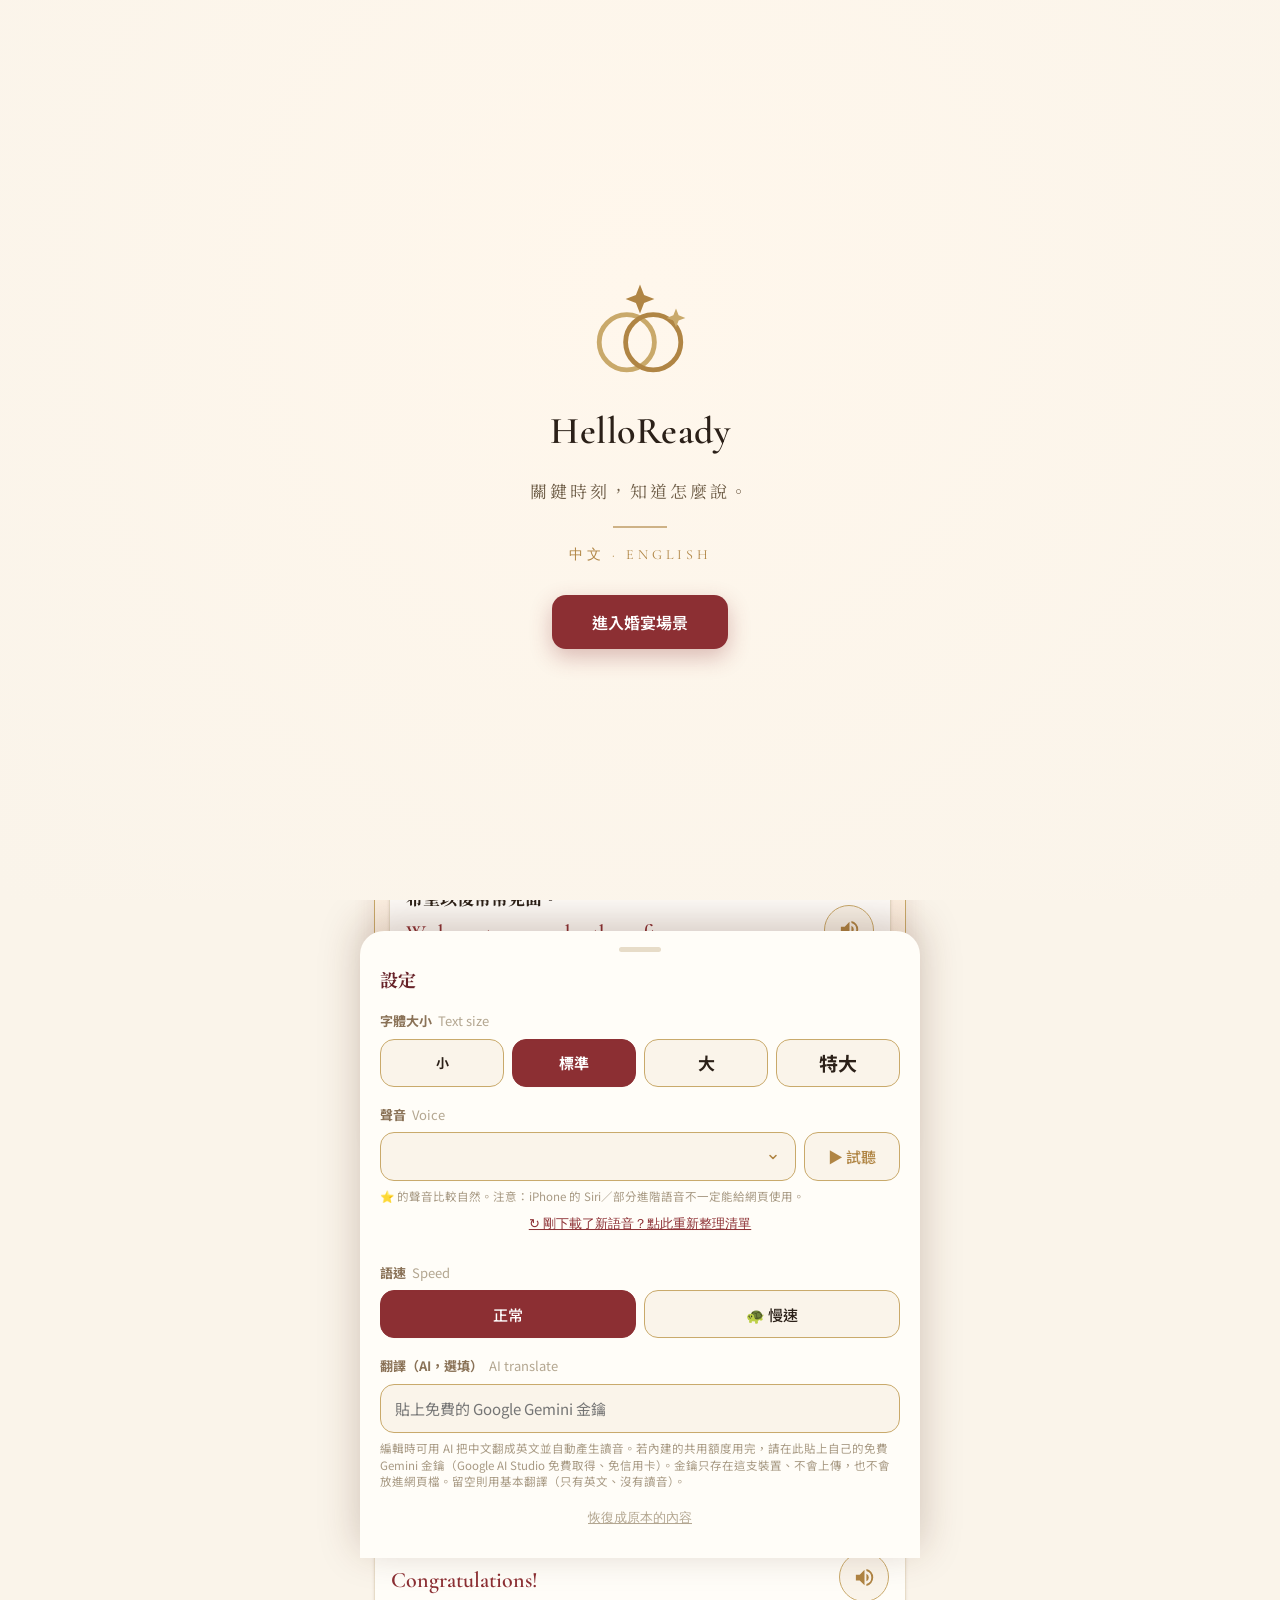
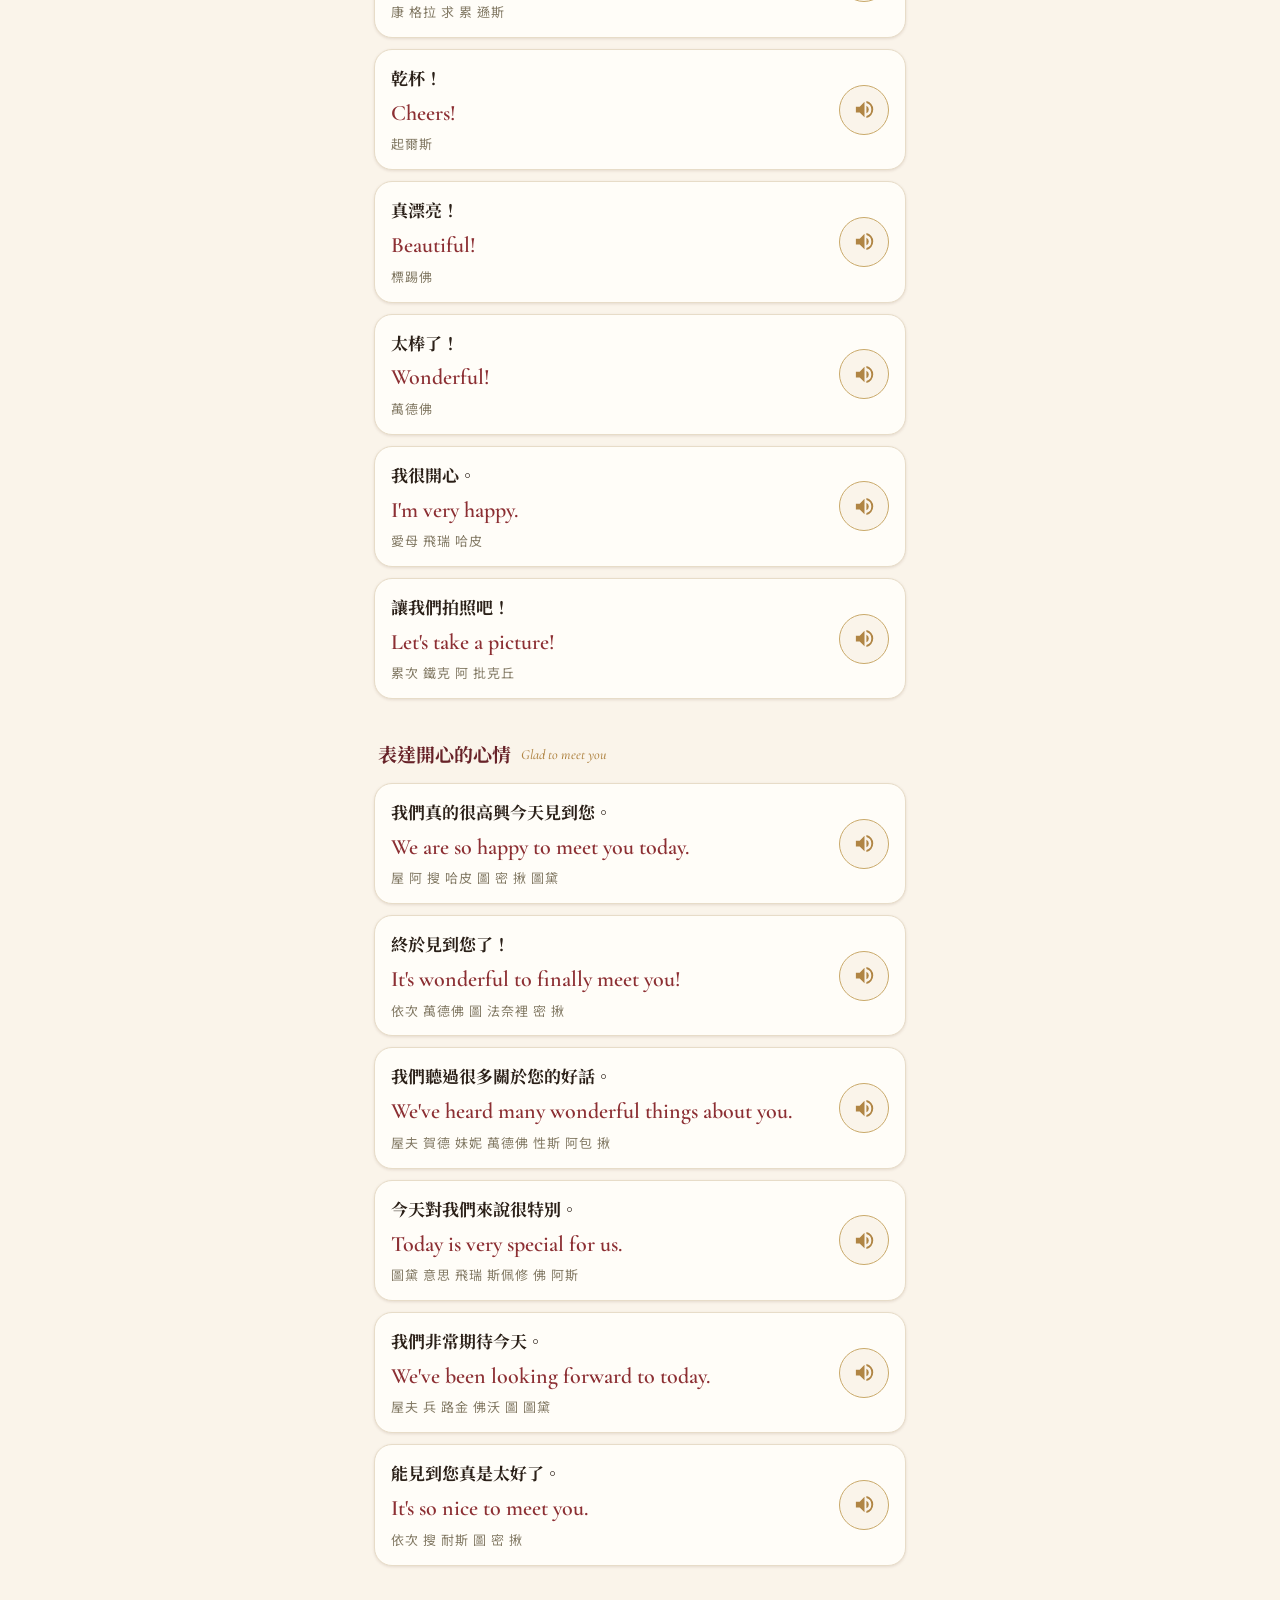
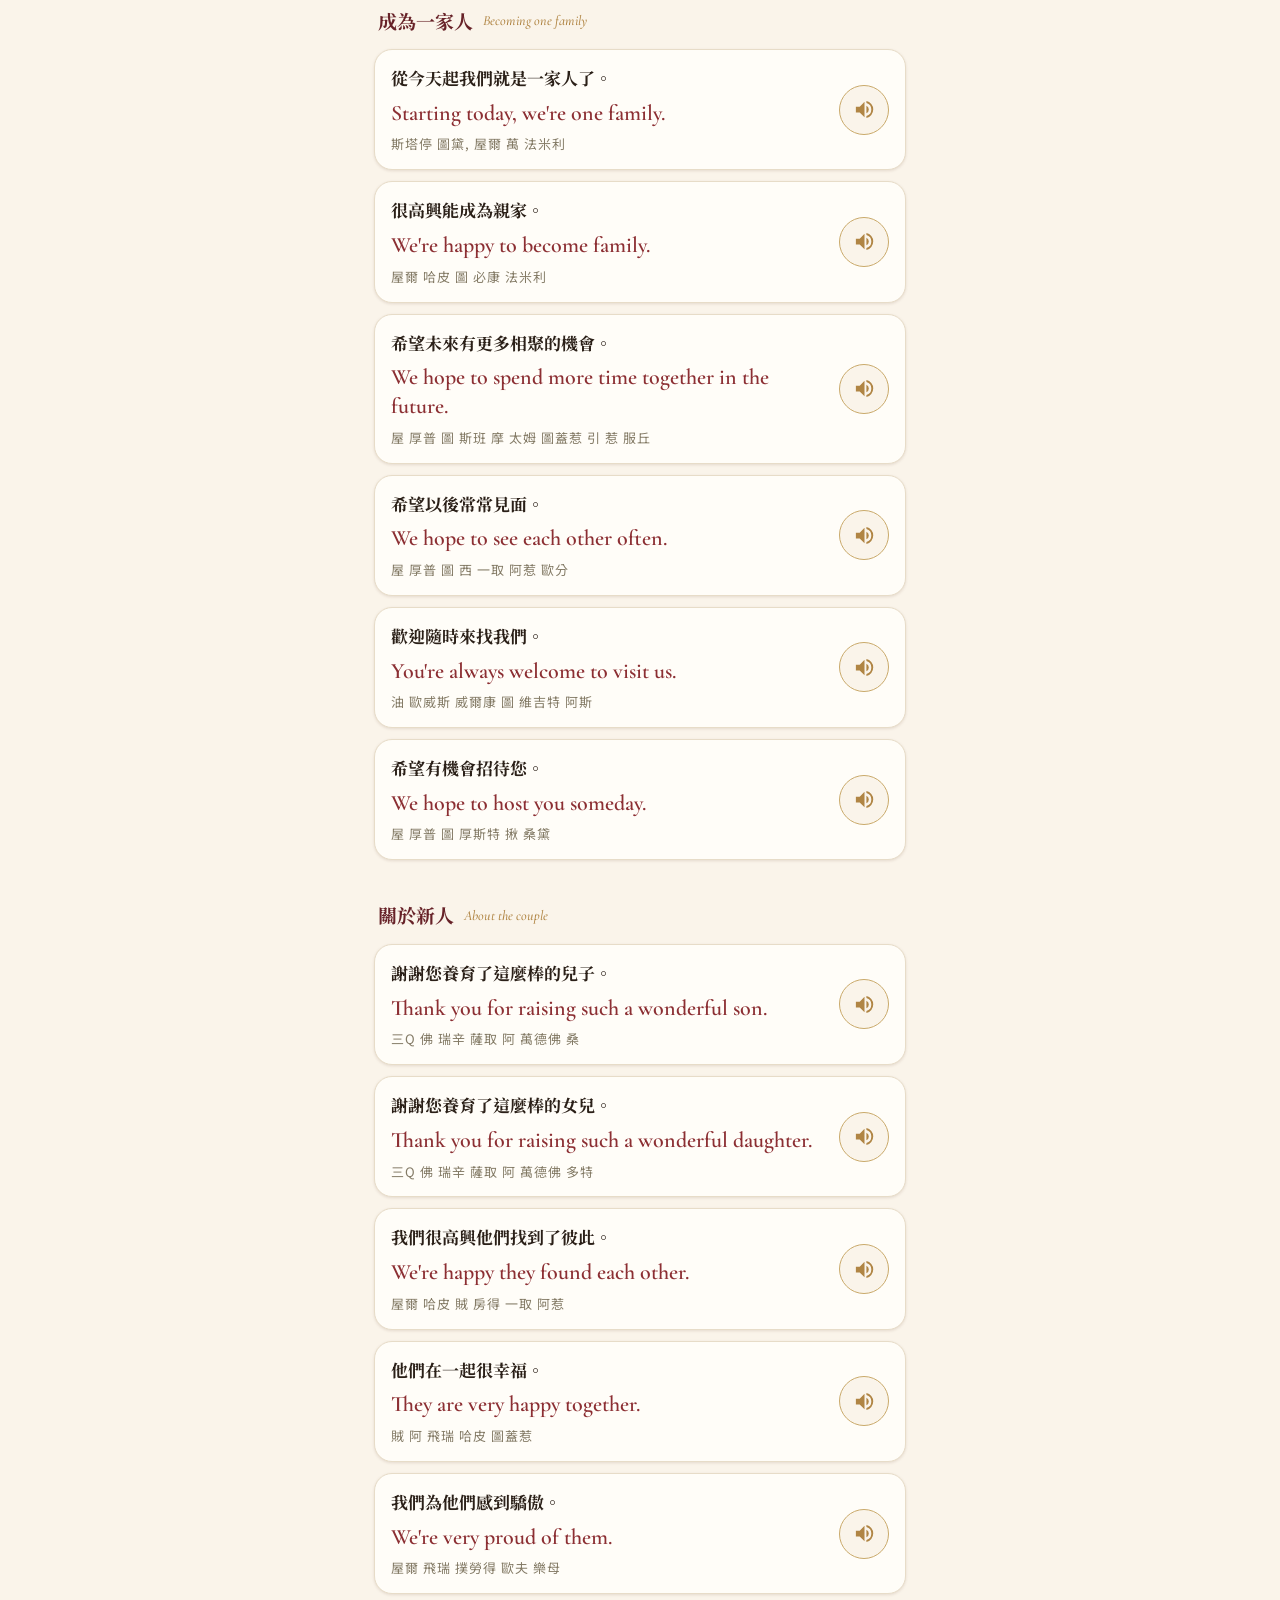
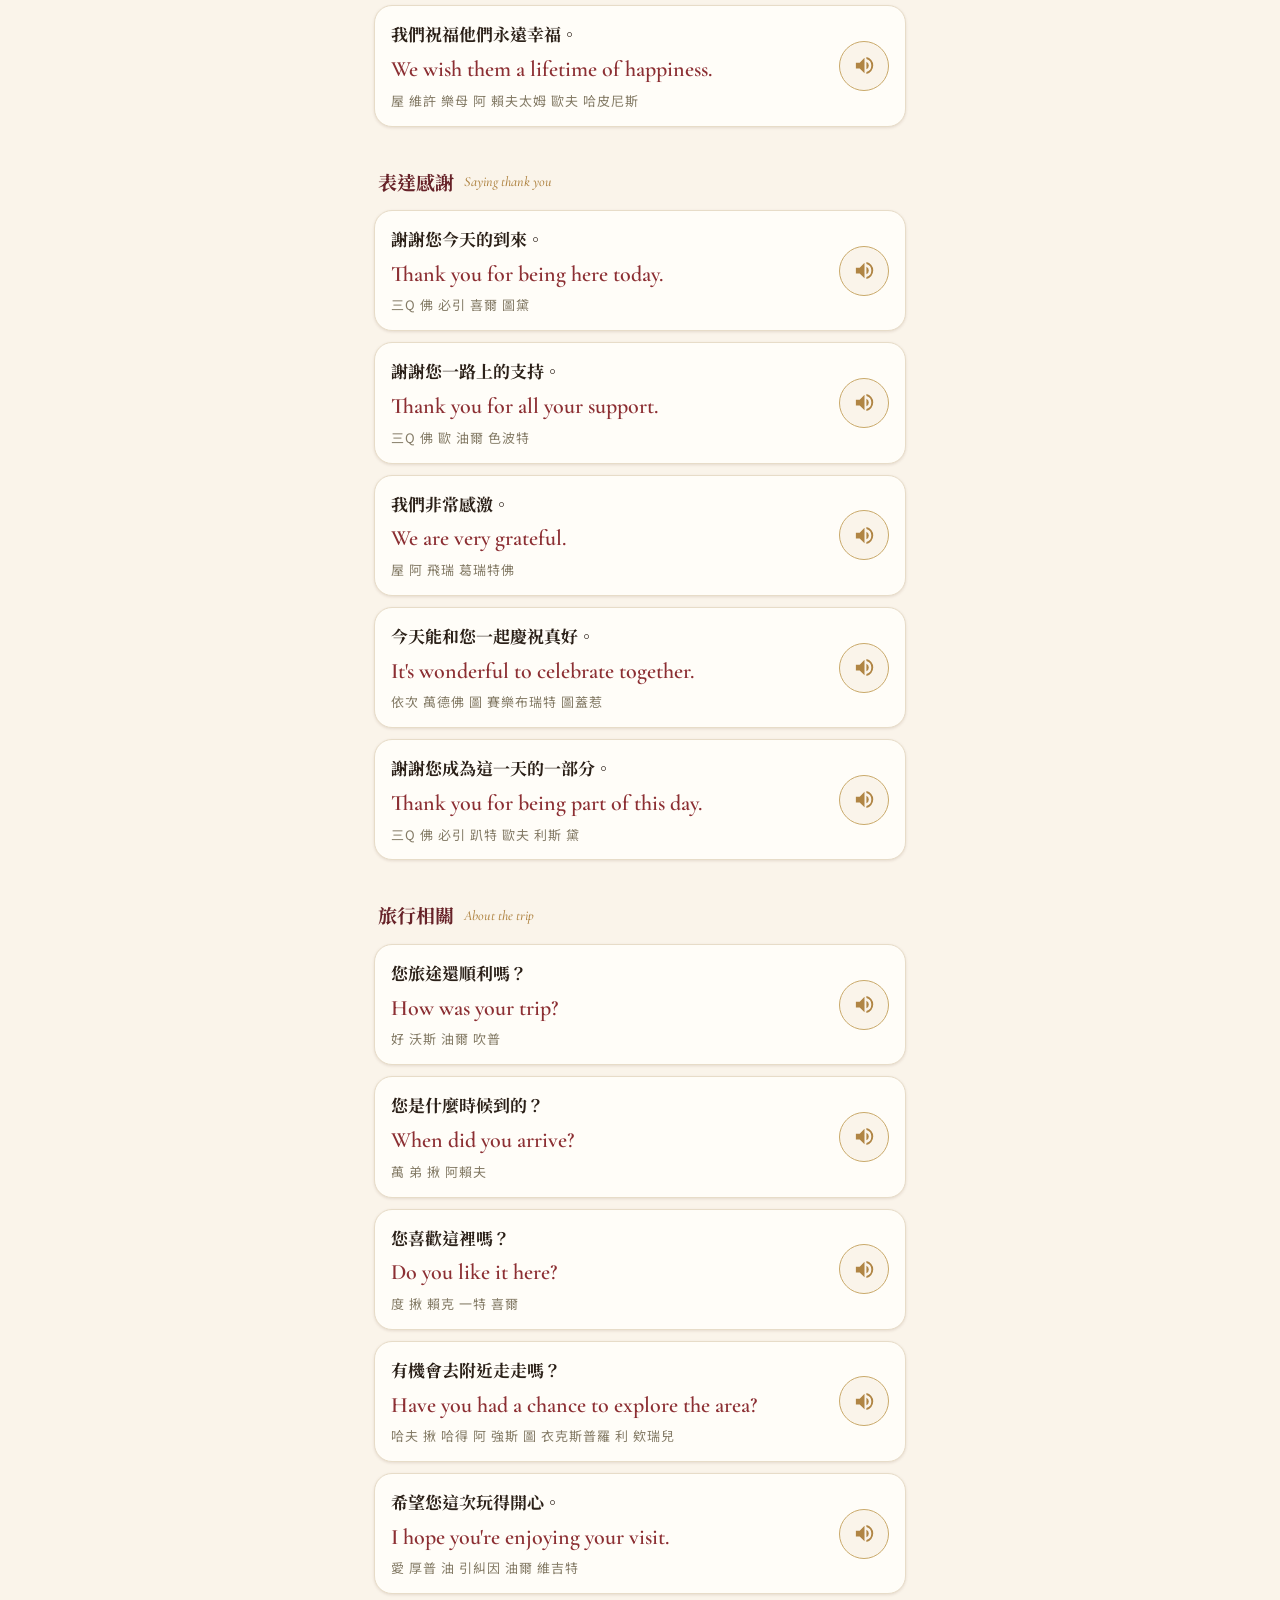
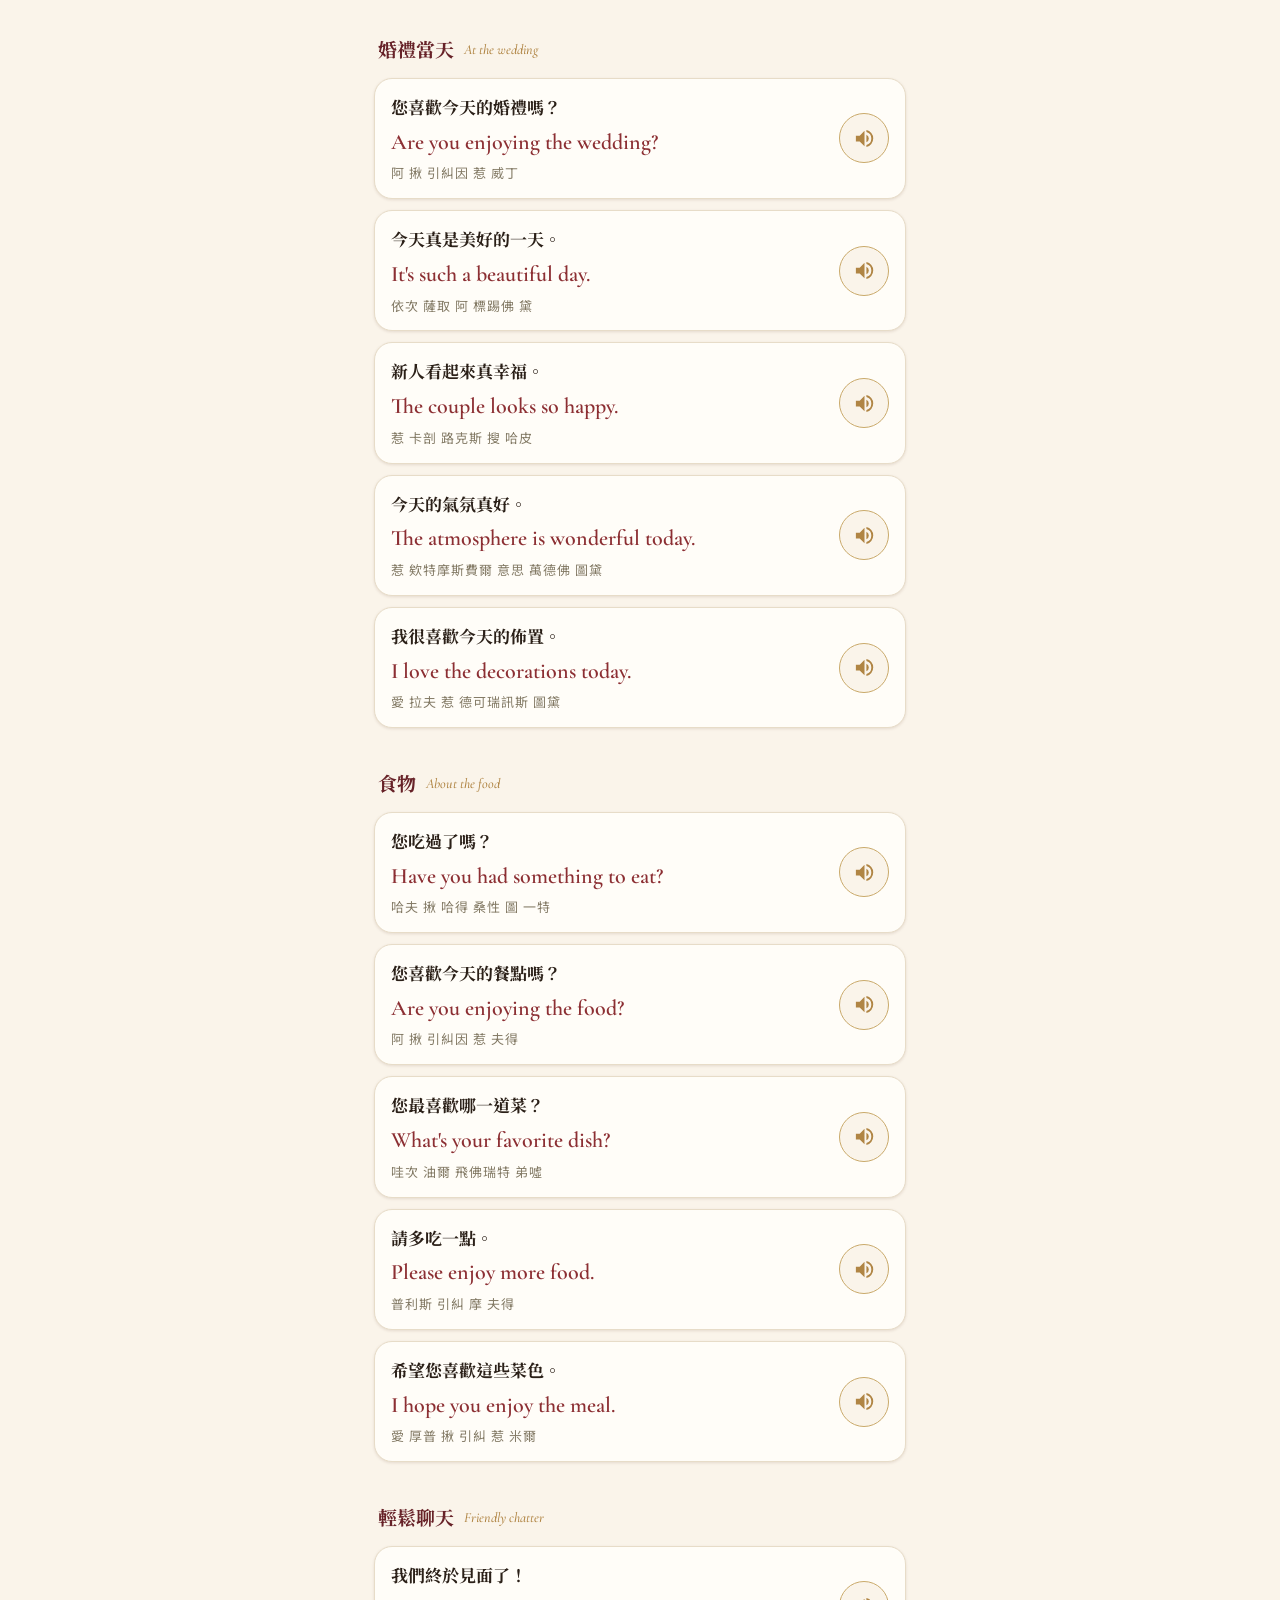
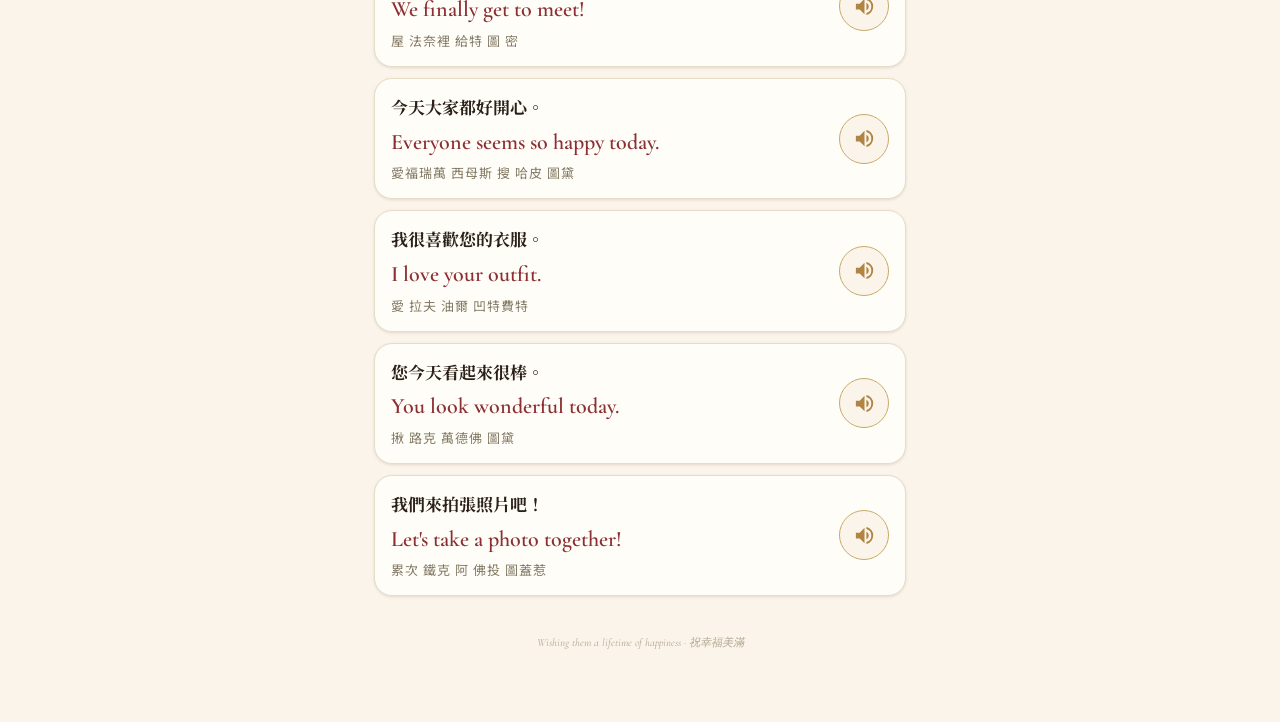
==== commit c3e16938: "Welcome page updated Co-Authored-By: Claude Sonnet 4.6 <noreply@anthropic.com>" ====
--- a/index.html
+++ b/index.html
@@ -98,7 +98,7 @@
   .editform input.en-input{font-family:"Cormorant Garamond",serif;color:var(--wine)}
   .editform input.ph-input{font-size:14px;color:#8a7a66;letter-spacing:1px}
   .editform input:focus{outline:none;border-color:var(--wine)}
-  .editform select{font-family:"Noto Sans TC",sans-serif;font-size:15px;color:var(--ink);border:1.5px solid var(--gold-soft);border-radius:10px;padding:11px 12px;width:100%;background:#fff;min-height:46px}
+  .editform select{font-family:"Noto Sans TC",sans-serif;font-size:15px;color:var(--ink);border:1.5px solid var(--gold-soft);border-radius:10px;padding:11px 38px 11px 12px;width:100%;background-color:#fff;background-image:url("data:image/svg+xml,%3Csvg%20xmlns%3D'http%3A%2F%2Fwww.w3.org%2F2000%2Fsvg'%20width%3D'12'%20height%3D'12'%20viewBox%3D'0%200%2012%2012'%3E%3Cpath%20d%3D'M3%204.5l3%203%203-3'%20fill%3D'none'%20stroke%3D'%23b08544'%20stroke-width%3D'1.6'%20stroke-linecap%3D'round'%20stroke-linejoin%3D'round'%2F%3E%3C%2Fsvg%3E");background-repeat:no-repeat;background-position:right 14px center;background-size:12px;-webkit-appearance:none;-moz-appearance:none;appearance:none;min-height:46px}
   .editform select:focus{outline:none;border-color:var(--wine)}
   .form-btns{display:flex;gap:8px;margin-top:2px}
   .btn{font-family:"Noto Sans TC",sans-serif;font-size:15px;font-weight:500;padding:11px 20px;border-radius:24px;cursor:pointer;border:1.5px solid transparent;transition:.15s;min-height:44px}
@@ -138,7 +138,7 @@
   .sheet h3{font-family:"Noto Serif TC",serif;font-size:18px;color:var(--wine-deep);margin-bottom:4px}
   .sheet .grp{margin-top:18px}
   .sheet .grp-label{font-size:13px;font-weight:700;color:#8a7257;margin-bottom:8px;display:flex;align-items:center;gap:6px}
-  .sheet select{width:100%;font-family:"Noto Sans TC",sans-serif;font-size:15px;color:var(--ink);background:var(--ivory);border:1.5px solid var(--gold-soft);border-radius:14px;padding:13px 14px;min-height:48px}
+  .sheet select{width:100%;font-family:"Noto Sans TC",sans-serif;font-size:15px;color:var(--ink);background-color:var(--ivory);background-image:url("data:image/svg+xml,%3Csvg%20xmlns%3D'http%3A%2F%2Fwww.w3.org%2F2000%2Fsvg'%20width%3D'12'%20height%3D'12'%20viewBox%3D'0%200%2012%2012'%3E%3Cpath%20d%3D'M3%204.5l3%203%203-3'%20fill%3D'none'%20stroke%3D'%23b08544'%20stroke-width%3D'1.6'%20stroke-linecap%3D'round'%20stroke-linejoin%3D'round'%2F%3E%3C%2Fsvg%3E");background-repeat:no-repeat;background-position:right 16px center;background-size:12px;-webkit-appearance:none;-moz-appearance:none;appearance:none;border:1.5px solid var(--gold-soft);border-radius:14px;padding:13px 40px 13px 14px;min-height:48px}
   .sheet select:focus{outline:none;border-color:var(--wine)}
   .sheet input{width:100%;font-family:"Noto Sans TC",sans-serif;font-size:15px;color:var(--ink);background:var(--ivory);border:1.5px solid var(--gold-soft);border-radius:14px;padding:13px 14px;min-height:48px}
   .sheet input:focus{outline:none;border-color:var(--wine)}
@@ -176,13 +176,13 @@
   /* landing / splash */
   .landing{position:fixed;inset:0;z-index:100;background:radial-gradient(circle at 50% 32%, #fff7ec, var(--ivory));display:flex;flex-direction:column;align-items:center;justify-content:center;text-align:center;padding:32px;transition:opacity .55s ease, visibility .55s}
   .landing.hide{opacity:0;visibility:hidden;pointer-events:none}
-  .landing .art{width:128px;height:128px;margin-bottom:2px}
-  .landing h1{font-family:"Noto Serif TC",serif;font-weight:700;font-size:30px;color:var(--ink);letter-spacing:2px;margin-top:6px}
+  .landing .art{width:144px;height:144px;margin-bottom:2px}
+  .landing h1{font-family:"Cormorant Garamond",serif;font-weight:600;font-size:38px;color:var(--ink);letter-spacing:.5px;margin-top:6px}
   .landing .tag-en{font-family:"Cormorant Garamond",serif;font-style:italic;font-size:27px;color:var(--wine);margin-top:20px;letter-spacing:.5px}
-  .landing .tag-zh{font-family:"Noto Serif TC",serif;font-size:17px;color:#6d5c46;margin-top:10px;letter-spacing:3px}
+  .landing .tag-zh{font-family:"Noto Serif TC",serif;font-size:17px;color:#6d5c46;margin-top:18px;letter-spacing:3px}
   .landing .divider{width:54px;height:2px;background:var(--gold);opacity:.6;margin:22px auto 0}
   .landing .langs{font-family:"Cormorant Garamond",serif;font-size:14px;color:var(--gold);letter-spacing:4px;margin-top:16px;text-transform:uppercase}
-  .landing .enter{margin-top:30px;border:none;background:var(--wine);color:#fff;font-family:"Noto Sans TC",sans-serif;font-size:16px;font-weight:600;padding:15px 44px;border-radius:30px;cursor:pointer;box-shadow:0 8px 22px rgba(140,47,51,.3);min-height:54px}
+  .landing .enter{margin-top:30px;border:none;background:var(--wine);color:#fff;font-family:"Noto Sans TC",sans-serif;font-size:16px;font-weight:600;padding:15px 40px;border-radius:14px;cursor:pointer;box-shadow:0 8px 22px rgba(140,47,51,.3);min-height:54px}
   .landing .enter:active{transform:scale(.97)}
 </style>
 </head>
@@ -197,12 +197,11 @@
     <path d="M60 28 l3.4 8.6 8.6 3.4 -8.6 3.4 -3.4 8.6 -3.4 -8.6 -8.6 -3.4 8.6 -3.4 z" fill="#b08544"/>
     <path d="M90 48 l2.2 5.6 5.6 2.2 -5.6 2.2 -2.2 5.6 -2.2 -5.6 -5.6 -2.2 5.6 -2.2 z" fill="#c9a96a"/>
   </svg>
-  <h1>婚禮對話卡</h1>
-  <div class="tag-en">Tap. Listen. Say.</div>
+  <h1>HelloReady</h1>
   <div class="tag-zh">關鍵時刻，知道怎麼說。</div>
   <div class="divider"></div>
   <div class="langs">中文 · English</div>
-  <button class="enter" id="enterBtn">進入 · Enter</button>
+  <button class="enter" id="enterBtn">進入婚宴場景</button>
 </div>
 
 <div id="warnbar" class="warnbar">此瀏覽器可能不支援語音播放，建議用手機的 Safari 或 Chrome 開啟。</div>
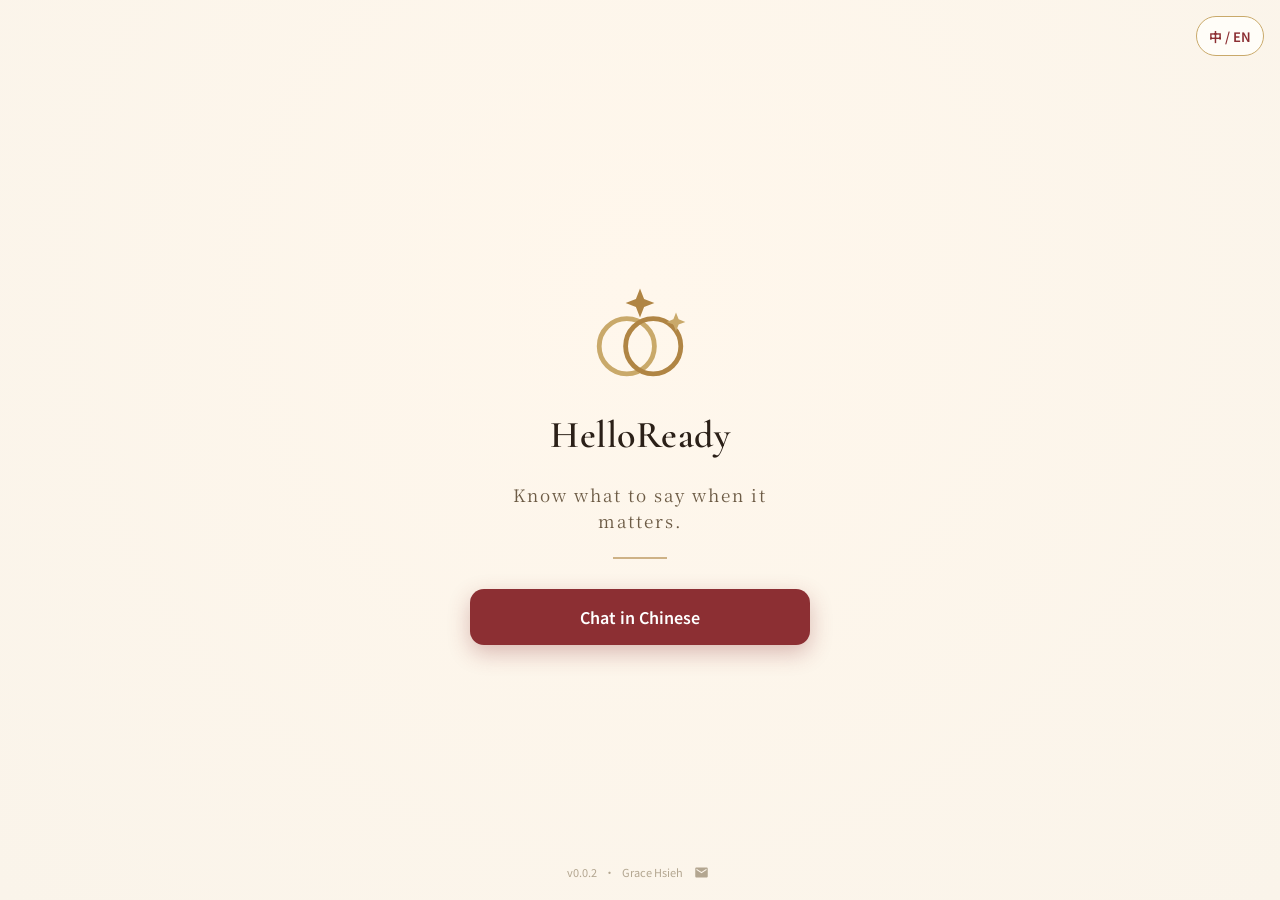
==== commit 31450105: "v0.0.2 Landing - Removed secondary language button - Language toggle now uses "中 / EN"  Footer - Add" ====
--- a/index.html
+++ b/index.html
@@ -5,10 +5,10 @@
 <meta name="viewport" content="width=device-width, initial-scale=1.0, viewport-fit=cover">
 <meta name="color-scheme" content="light only">
 <meta name="supported-color-schemes" content="light">
-<title>婚禮對話卡 · Wedding Phrase Card</title>
+<title>HelloReady · Wedding Phrase Card</title>
 <link rel="preconnect" href="https://fonts.googleapis.com">
 <link rel="preconnect" href="https://fonts.gstatic.com" crossorigin>
-<link href="https://fonts.googleapis.com/css2?family=Cormorant+Garamond:ital,wght@0,500;0,600;1,500&family=Noto+Serif+TC:wght@400;500;700&family=Noto+Sans+TC:wght@400;500;700&display=swap" rel="stylesheet">
+<link href="https://fonts.googleapis.com/css2?family=Cormorant+Garamond:ital,wght@0,500;0,600;0,700;1,500&family=Noto+Serif+TC:wght@400;500;700&family=Noto+Sans+TC:wght@400;500;700&display=swap" rel="stylesheet">
 <style>
   :root{
     color-scheme:light only;
@@ -32,38 +32,33 @@
   @media (prefers-reduced-motion: reduce){ html{scroll-behavior:auto} *{transition:none!important;animation:none!important} }
 
   .topbar{position:sticky;top:0;z-index:40;background:rgba(250,244,234,.94);backdrop-filter:saturate(1.4) blur(8px);-webkit-backdrop-filter:saturate(1.4) blur(8px);border-bottom:1px solid var(--line);padding-top:var(--safe-top)}
-  .appbar{display:flex;align-items:center;justify-content:space-between;height:60px;padding:0 14px}
+  .appbar{display:flex;align-items:center;gap:10px;height:60px;padding:0 14px}
   .appbar .brand{display:flex;align-items:baseline;gap:8px;min-width:0;flex:1}
   .appbar .brand h1{font-family:"Noto Serif TC",serif;font-weight:700;font-size:19px;color:var(--ink);letter-spacing:.5px;white-space:nowrap;overflow:hidden;text-overflow:ellipsis}
-  .appbar .brand .sub{font-family:"Cormorant Garamond",serif;font-style:italic;font-size:13px;color:var(--gold);white-space:nowrap;overflow:hidden;text-overflow:ellipsis}
-  .gear{flex:0 0 auto;width:44px;height:44px;border-radius:10px;border:1.5px solid var(--gold-soft);background:var(--paper);display:flex;align-items:center;justify-content:center;cursor:pointer;color:var(--wine)}
-  .gear svg{width:20px;height:20px;fill:var(--wine)}
-  .gear:active{transform:scale(.94)}
+  .iconbtn{flex:0 0 auto;width:44px;height:44px;border-radius:10px;border:1.5px solid var(--gold-soft);background:var(--paper);display:flex;align-items:center;justify-content:center;cursor:pointer;color:var(--wine)}
+  .iconbtn svg{width:20px;height:20px;fill:var(--wine)}
+  .iconbtn:active{transform:scale(.94)}
   .appbar-actions{display:flex;align-items:center;gap:10px}
-  .addbtn{display:flex;align-items:center;gap:6px;height:46px;padding:0 16px;border-radius:14px;border:1.5px solid var(--gold-soft);background:var(--paper);color:var(--wine);font-family:"Noto Sans TC",sans-serif;font-size:15px;font-weight:600;cursor:pointer}
-  .addbtn svg{width:18px;height:18px;fill:var(--wine)}
-  .addbtn:active{transform:scale(.96)}
-
-  .chipbar{display:flex;gap:8px;overflow-x:auto;padding:16px 14px 12px;scrollbar-width:none;-webkit-overflow-scrolling:touch}
-  .editbar{display:none}
   .edit-toggle-top{display:inline-flex;align-items:center;gap:6px;border:1.5px solid var(--wine);background:var(--paper);color:var(--wine);font-family:"Noto Sans TC",sans-serif;font-size:15px;font-weight:600;padding:0 14px;border-radius:10px;cursor:pointer;height:44px;transition:.16s}
   .edit-toggle-top svg{width:18px;height:18px;fill:currentColor}
   .edit-toggle-top.on{background:var(--wine);color:#fff;border-color:var(--wine)}
   .edit-toggle-top:active{transform:scale(.97)}
+
+  .chipbar{display:flex;gap:8px;overflow-x:auto;padding:16px 14px 12px;scrollbar-width:none;-webkit-overflow-scrolling:touch}
   .chipbar::-webkit-scrollbar{display:none}
   .chip{flex:0 0 auto;min-height:38px;display:flex;align-items:center;border:1.5px solid var(--gold-soft);background:var(--paper);color:#8a6f48;font-family:"Noto Sans TC",sans-serif;font-size:14px;font-weight:500;padding:6px 15px;border-radius:30px;cursor:pointer;white-space:nowrap;transition:.16s}
   .chip:active{transform:scale(.96)}
   .chip.active{background:var(--wine);border-color:var(--wine);color:#fff;box-shadow:0 2px 8px rgba(140,47,51,.25)}
 
   .intro{text-align:center;padding:16px 24px 6px}
-  .intro p{font-size:13.5px;color:#7a6b58;max-width:330px;margin:0 auto;line-height:1.55}
+  .intro p{font-size:13.5px;color:#7a6b58;max-width:340px;margin:0 auto;line-height:1.55}
   .intro .em{color:var(--wine);font-weight:500}
 
   section{padding:4px 14px 2px;scroll-margin-top:118px}
   #block-key{scroll-margin-top:118px}
-  .sec-title{font-family:"Noto Serif TC",serif;font-size:calc(19px * var(--fs));font-weight:700;color:var(--wine-deep);margin:24px 4px 14px;display:flex;align-items:center;gap:10px}
-  .sec-title .en{font-family:"Cormorant Garamond",serif;font-style:italic;font-weight:500;font-size:calc(14px * var(--fs));color:var(--gold)}
-  .sec-title .sechead-actions{margin-left:auto;display:none;gap:6px}
+  .sec-title{font-size:calc(19px * var(--fs));font-weight:700;color:var(--wine-deep);margin:24px 4px 14px;display:flex;align-items:baseline;gap:10px;flex-wrap:wrap}
+  .sec-title .sub2{font-weight:500;font-size:calc(14px * var(--fs));color:var(--gold)}
+  .sec-title .sechead-actions{margin-left:auto;display:none;gap:6px;align-self:center}
   body.editing .sec-title .sechead-actions{display:flex}
   .sec-sub{font-size:12.5px;color:#8a7a66;margin:0 4px 10px}
 
@@ -74,9 +69,15 @@
   .card.speaking{border-color:var(--gold);box-shadow:0 4px 18px rgba(176,133,68,.32)}
   .card.speaking::before{content:"";position:absolute;left:0;top:0;bottom:0;width:5px;background:var(--gold)}
   .card .txt{flex:1;min-width:0}
-  .card .zh{font-family:"Noto Serif TC",serif;font-size:calc(17px * var(--fs));font-weight:700;color:var(--ink);line-height:1.4}
-  .card .en{font-family:"Cormorant Garamond",serif;font-size:calc(22px * var(--fs));color:var(--wine);margin-top:9px;line-height:1.3;font-weight:600}
-  .card .ph{font-family:"Noto Sans TC",sans-serif;font-size:calc(13px * var(--fs));color:#847b66;margin-top:9px;line-height:1.3;letter-spacing:1px}
+
+  .line-native{font-size:calc(17px * var(--fs));font-weight:700;color:var(--ink);line-height:1.4}
+  .line-target{font-size:calc(22px * var(--fs));font-weight:600;color:var(--wine);margin-top:9px;line-height:1.32}
+  .line-phonetic{font-size:calc(13px * var(--fs));color:#847b66;margin-top:9px;line-height:1.3}
+  .lang-zh{font-family:"Noto Serif TC",serif}
+  .lang-en{font-family:"Cormorant Garamond",serif}
+  .lang-pinyin{font-family:"Noto Sans TC",system-ui,sans-serif;letter-spacing:.4px}
+  .lang-zhsans{font-family:"Noto Sans TC",sans-serif;letter-spacing:1px}
+
   .speaker{flex-shrink:0;width:50px;height:50px;border-radius:50%;background:var(--ivory);border:1.5px solid var(--gold-soft);display:flex;align-items:center;justify-content:center;transition:.18s}
   .card.speaking .speaker{background:var(--gold);border-color:var(--gold);animation:pulse 1.1s ease-in-out infinite}
   @keyframes pulse{0%,100%{box-shadow:0 0 0 0 rgba(176,133,68,.45)}50%{box-shadow:0 0 0 7px rgba(176,133,68,0)}}
@@ -95,8 +96,8 @@
   .editform{flex:1;display:flex;flex-direction:column;gap:8px}
   .editform label{font-size:11px;color:#9a8a76;margin-bottom:-4px}
   .editform input{font-family:"Noto Sans TC",sans-serif;font-size:16px;color:var(--ink);border:1.5px solid var(--gold-soft);border-radius:10px;padding:11px 12px;width:100%;background:#fff}
-  .editform input.en-input{font-family:"Cormorant Garamond",serif;color:var(--wine)}
-  .editform input.ph-input{font-size:14px;color:#8a7a66;letter-spacing:1px}
+  .editform input.in-target{color:var(--wine)}
+  .editform input.in-ph{font-size:14px;color:#8a7a66}
   .editform input:focus{outline:none;border-color:var(--wine)}
   .editform select{font-family:"Noto Sans TC",sans-serif;font-size:15px;color:var(--ink);border:1.5px solid var(--gold-soft);border-radius:10px;padding:11px 38px 11px 12px;width:100%;background-color:#fff;background-image:url("data:image/svg+xml,%3Csvg%20xmlns%3D'http%3A%2F%2Fwww.w3.org%2F2000%2Fsvg'%20width%3D'12'%20height%3D'12'%20viewBox%3D'0%200%2012%2012'%3E%3Cpath%20d%3D'M3%204.5l3%203%203-3'%20fill%3D'none'%20stroke%3D'%23b08544'%20stroke-width%3D'1.6'%20stroke-linecap%3D'round'%20stroke-linejoin%3D'round'%2F%3E%3C%2Fsvg%3E");background-repeat:no-repeat;background-position:right 14px center;background-size:12px;-webkit-appearance:none;-moz-appearance:none;appearance:none;min-height:46px}
   .editform select:focus{outline:none;border-color:var(--wine)}
@@ -124,7 +125,14 @@
   body.editing .footer-tools{display:block}
   .add-section-btn{border:1.5px dashed var(--wine);background:transparent;color:var(--wine);font-family:"Noto Sans TC",sans-serif;font-size:15px;font-weight:500;padding:0 24px;border-radius:14px;cursor:pointer;width:100%;min-height:44px}
 
-  footer{text-align:center;font-size:11px;color:#b3a690;padding:26px 24px 0;font-family:"Cormorant Garamond",serif;font-style:italic}
+  footer{text-align:center;font-size:11px;color:#b3a690;padding:26px 24px 18px;font-family:"Cormorant Garamond",serif;font-style:italic}
+  .footer-meta{display:flex;align-items:center;justify-content:center;gap:7px;margin-top:10px;font-style:normal;font-family:"Noto Sans TC",sans-serif;font-size:11px;color:#b3a690}
+  .footer-report-btn{background:none;border:none;cursor:pointer;display:inline-flex;align-items:center;justify-content:center;color:#b3a690;transition:color .15s;padding:4px;flex-shrink:0}
+  .footer-report-btn:hover,.footer-report-btn:active{color:var(--wine)}
+  .footer-report-btn svg{width:15px;height:15px;fill:currentColor}
+  .editform textarea{font-family:"Noto Sans TC",sans-serif;font-size:15px;color:var(--ink);border:1.5px solid var(--gold-soft);border-radius:10px;padding:11px 12px;width:100%;background:#fff;resize:vertical;min-height:90px}
+  .editform textarea:focus{outline:none;border-color:var(--wine)}
+  #contactStatus{font-size:12px;color:#8a7257;margin-top:4px;min-height:16px;text-align:center}
   .warnbar{display:none;background:var(--wine);color:#fff;font-size:12.5px;text-align:center;padding:10px 16px;line-height:1.4}
 
   .confirm-box{flex:1;display:flex;align-items:center;justify-content:space-between;gap:10px}
@@ -153,18 +161,15 @@
   .preview-btn{flex:0 0 auto;padding:0 18px;color:var(--gold);min-width:96px}
   .voice-row{display:flex;gap:8px;align-items:stretch}
   .voice-row select{flex:1}
-  .sheet-btn.edit.on{background:var(--ink);border-color:var(--ink);color:#fff}
-  .sheet-btn.full{width:100%}
   .reset-link{display:block;width:100%;text-align:center;background:none;border:none;color:#b3a690;font-size:13px;text-decoration:underline;cursor:pointer;padding:14px 8px 2px;min-height:44px}
   .refresh-link{display:block;width:100%;text-align:center;background:none;border:none;color:var(--wine);font-size:12.5px;text-decoration:underline;cursor:pointer;padding:8px;min-height:40px}
   .sheet .tip{font-size:11.5px;color:#a89a84;margin-top:7px;line-height:1.45}
 
-  /* AI-translated marker (only visible in edit mode) */
   .auto-tag{display:none;margin-top:6px;background:#f3e7cf;color:#9a6b1f;font-size:10.5px;font-weight:700;padding:2px 9px;border-radius:10px;letter-spacing:.5px}
   body.editing .auto-tag{display:inline-block}
 
-  /* add popup modal */
   .modal-overlay{position:fixed;inset:0;background:rgba(43,32,24,.45);z-index:70;display:flex;align-items:center;justify-content:center;padding:20px;opacity:0;pointer-events:none;transition:opacity .22s}
+  #contactModal{z-index:110}
   .modal-overlay.open{opacity:1;pointer-events:auto}
   .modal{background:var(--paper);border-radius:20px;padding:22px 20px 20px;width:100%;max-width:480px;max-height:90vh;overflow-y:auto;box-shadow:0 8px 40px rgba(80,40,20,.28);transform:translateY(20px);transition:transform .22s cubic-bezier(.2,.8,.2,1)}
   .modal-overlay.open .modal{transform:translateY(0)}
@@ -173,22 +178,26 @@
   .modal-close{width:32px;height:32px;border:none;background:none;cursor:pointer;color:#9a8a76;font-size:18px;display:flex;align-items:center;justify-content:center;border-radius:8px}
   .modal-close:active{background:var(--ivory)}
 
-  /* landing / splash */
   .landing{position:fixed;inset:0;z-index:100;background:radial-gradient(circle at 50% 32%, #fff7ec, var(--ivory));display:flex;flex-direction:column;align-items:center;justify-content:center;text-align:center;padding:32px;transition:opacity .55s ease, visibility .55s}
   .landing.hide{opacity:0;visibility:hidden;pointer-events:none}
   .landing .art{width:144px;height:144px;margin-bottom:2px}
   .landing h1{font-family:"Cormorant Garamond",serif;font-weight:600;font-size:38px;color:var(--ink);letter-spacing:.5px;margin-top:6px}
-  .landing .tag-en{font-family:"Cormorant Garamond",serif;font-style:italic;font-size:27px;color:var(--wine);margin-top:20px;letter-spacing:.5px}
-  .landing .tag-zh{font-family:"Noto Serif TC",serif;font-size:17px;color:#6d5c46;margin-top:18px;letter-spacing:3px}
-  .landing .divider{width:54px;height:2px;background:var(--gold);opacity:.6;margin:22px auto 0}
-  .landing .langs{font-family:"Cormorant Garamond",serif;font-size:14px;color:var(--gold);letter-spacing:4px;margin-top:16px;text-transform:uppercase}
-  .landing .enter{margin-top:30px;border:none;background:var(--wine);color:#fff;font-family:"Noto Sans TC",sans-serif;font-size:16px;font-weight:600;padding:15px 40px;border-radius:14px;cursor:pointer;box-shadow:0 8px 22px rgba(140,47,51,.3);min-height:54px}
+  .landing .tag{font-family:"Noto Serif TC",serif;font-size:17px;color:#6d5c46;margin-top:18px;letter-spacing:2px;max-width:300px}
+  .landing .divider{width:54px;height:2px;background:var(--gold);opacity:.6;margin:24px auto 4px}
+  .landing-options{display:flex;flex-direction:column;align-items:center;gap:14px;margin-top:26px;width:100%;max-width:340px}
+  .landing .enter{width:100%;border:none;background:var(--wine);color:#fff;font-family:"Noto Sans TC",sans-serif;font-size:16px;font-weight:600;padding:16px 28px;border-radius:14px;cursor:pointer;box-shadow:0 8px 22px rgba(140,47,51,.3);min-height:56px}
   .landing .enter:active{transform:scale(.97)}
+  .landing .enter-secondary{background:none;border:none;color:var(--wine);font-family:"Noto Sans TC",sans-serif;font-size:14px;text-decoration:underline;cursor:pointer;padding:8px 12px;min-height:44px}
+  .landing-globe{position:absolute;top:calc(16px + var(--safe-top));right:16px;min-width:60px;height:40px;padding:0 12px;border-radius:20px;border:1.5px solid var(--gold-soft);background:var(--paper);color:var(--wine);font-family:"Noto Sans TC",sans-serif;font-size:13px;font-weight:600;cursor:pointer;display:flex;align-items:center;gap:6px}
+  .landing-globe svg{width:16px;height:16px;fill:var(--wine)}
+  .landing-globe:active{transform:scale(.96)}
+  .landing-footer{position:absolute;bottom:calc(16px + var(--safe-bot));left:0;right:0;display:flex;align-items:center;justify-content:center;gap:7px;font-family:"Noto Sans TC",sans-serif;font-size:11px;color:#b3a690}
 </style>
 </head>
 <body>
 
 <div class="landing" id="landing">
+  <button class="landing-globe" id="landingGlobe" aria-label="Language">中 / EN</button>
   <svg class="art" viewBox="0 0 120 120" aria-hidden="true">
     <g fill="none" stroke-width="4">
       <circle cx="49" cy="76" r="23" stroke="#c9a96a"/>
@@ -198,22 +207,28 @@
     <path d="M90 48 l2.2 5.6 5.6 2.2 -5.6 2.2 -2.2 5.6 -2.2 -5.6 -5.6 -2.2 5.6 -2.2 z" fill="#c9a96a"/>
   </svg>
   <h1>HelloReady</h1>
-  <div class="tag-zh">關鍵時刻，知道怎麼說。</div>
+  <div class="tag" id="landingTag"></div>
   <div class="divider"></div>
-  <div class="langs">中文 · English</div>
-  <button class="enter" id="enterBtn">進入婚宴場景</button>
+  <div class="landing-options" id="landingOptions"></div>
+  <div class="landing-footer">
+    <span>v0.0.2</span>
+    <span>·</span>
+    <span>Grace Hsieh</span>
+    <button class="footer-report-btn" id="contactBtnLanding" aria-label="Report / Contact"><svg viewBox="0 0 24 24" aria-hidden="true"><path d="M20 4H4c-1.1 0-2 .9-2 2v12c0 1.1.9 2 2 2h16c1.1 0 2-.9 2-2V6c0-1.1-.9-2-2-2zm0 4-8 5-8-5V6l8 5 8-5v2z"/></svg></button>
+  </div>
 </div>
 
-<div id="warnbar" class="warnbar">此瀏覽器可能不支援語音播放，建議用手機的 Safari 或 Chrome 開啟。</div>
+<div id="warnbar" class="warnbar"></div>
 
 <div class="topbar">
   <div class="appbar">
-    <div class="brand">
-      <h1 id="appTitle">婚禮對話卡</h1>
-    </div>
+    <button class="iconbtn" id="homeBtn" aria-label="Home">
+      <svg viewBox="0 0 24 24" aria-hidden="true"><path d="M10 20v-6h4v6h5v-8h3L12 3 2 12h3v8z"/></svg>
+    </button>
+    <div class="brand"><h1 id="appTitle">HelloReady</h1></div>
     <div class="appbar-actions">
-      <button class="edit-toggle-top" id="editToggleTop" aria-label="編輯"><svg viewBox="0 0 24 24" aria-hidden="true"><path d="M3 17.25V21h3.75L17.81 9.94l-3.75-3.75L3 17.25zM20.71 7.04a1 1 0 0 0 0-1.41l-2.34-2.34a1 1 0 0 0-1.41 0l-1.83 1.83 3.75 3.75 1.83-1.83z"/></svg><span class="elabel">編輯</span></button>
-      <button class="gear" id="gearBtn" aria-label="設定">
+      <button class="edit-toggle-top" id="editToggleTop" aria-label="Edit"><svg viewBox="0 0 24 24" aria-hidden="true"><path d="M3 17.25V21h3.75L17.81 9.94l-3.75-3.75L3 17.25zM20.71 7.04a1 1 0 0 0 0-1.41l-2.34-2.34a1 1 0 0 0-1.41 0l-1.83 1.83 3.75 3.75 1.83-1.83z"/></svg><span class="elabel">Edit</span></button>
+      <button class="iconbtn" id="gearBtn" aria-label="Settings">
         <svg viewBox="0 0 24 24"><path d="M19.14 12.94a7.49 7.49 0 0 0 .05-1.88l2.03-1.58a.5.5 0 0 0 .12-.64l-1.92-3.32a.5.5 0 0 0-.6-.22l-2.39.96a7.3 7.3 0 0 0-1.62-.94l-.36-2.54a.5.5 0 0 0-.5-.43h-3.84a.5.5 0 0 0-.5.43l-.36 2.54c-.59.24-1.13.56-1.62.94l-2.39-.96a.5.5 0 0 0-.6.22L2.18 8.84a.5.5 0 0 0 .12.64l2.03 1.58a7.49 7.49 0 0 0 0 1.88L2.3 14.52a.5.5 0 0 0-.12.64l1.92 3.32c.13.22.39.31.6.22l2.39-.96c.49.38 1.03.7 1.62.94l.36 2.54c.04.25.25.43.5.43h3.84c.25 0 .46-.18.5-.43l.36-2.54c.59-.24 1.13-.56 1.62-.94l2.39.96c.21.09.47 0 .6-.22l1.92-3.32a.5.5 0 0 0-.12-.64l-2.03-1.58zM12 15.5A3.5 3.5 0 1 1 12 8.5a3.5 3.5 0 0 1 0 7z"/></svg>
       </button>
     </div>
@@ -221,93 +236,127 @@
   <div class="chipbar" id="chipbar"></div>
 </div>
 
-<div class="intro">
-  <p>點任何一句，手機會幫您唸出來。<span class="em">再點一下會重唸。</span>下方小字是近似讀音。</p>
+<div class="intro"><p id="introText"></p></div>
+
+<div class="key-wrap" id="block-key" data-spy>
+  <span class="badge" id="keyBadge"></span>
+  <h2 id="keyTitle"></h2>
+  <p class="note" id="keyNote"></p>
+  <div id="keyList"></div>
+  <button class="add-row" data-add-key="1" id="addKeyBtn"></button>
 </div>
 
-<div class="key-wrap" id="block-key" data-spy>
-  <span class="badge">只要記這六句</span>
-  <h2>給雙方父母的萬用句</h2>
-  <p class="note">緊張的話，記住下面六句就很夠用了。</p>
-  <div id="keyList"></div>
-  <button class="add-row" data-add-key="1">＋ 新增萬用句</button>
+<div id="sections"></div>
+
+<div class="footer-tools">
+  <button class="add-section-btn" id="addSectionBtn"></button>
 </div>
 
-<div id="sections"></div>
-
-<div class="footer-tools">
-  <button class="add-section-btn" id="addSectionBtn">＋ 新增一個分類</button>
-</div>
-
-<footer>Wishing them a lifetime of happiness ·  祝幸福美滿</footer>
-
-<div class="modal-overlay" id="addModal" role="dialog" aria-modal="true" aria-label="新增句子">
+<footer>
+  <div class="footer-meta">
+    <span>v0.0.2</span>
+    <span>·</span>
+    <span>Grace Hsieh</span>
+    <button class="footer-report-btn" id="contactBtn" aria-label="Report / Contact"><svg viewBox="0 0 24 24" aria-hidden="true"><path d="M20 4H4c-1.1 0-2 .9-2 2v12c0 1.1.9 2 2 2h16c1.1 0 2-.9 2-2V6c0-1.1-.9-2-2-2zm0 4-8 5-8-5V6l8 5 8-5v2z"/></svg></button>
+  </div>
+</footer>
+
+<div class="modal-overlay" id="addModal" role="dialog" aria-modal="true">
   <div class="modal">
     <div class="modal-header">
-      <h3>新增句子</h3>
-      <button class="modal-close" id="modalClose" aria-label="關閉">✕</button>
+      <h3 id="modalTitle"></h3>
+      <button class="modal-close" id="modalClose" aria-label="Close">✕</button>
     </div>
     <div class="editform">
-      <label>中文</label>
-      <input class="zh-input" id="modal-zh" placeholder="輸入中文">
-      <button type="button" class="translate-btn" id="modalTrBtn">✨ 翻譯成英文（自動填英文＋讀音）</button>
+      <label id="modalNatLabel"></label>
+      <input class="in-native" id="modal-nat">
+      <button type="button" class="translate-btn" id="modalTrBtn"></button>
       <div class="tr-status" id="modalTrStatus"></div>
-      <label>English</label>
-      <input class="en-input" id="modal-en" placeholder="Type the English">
-      <label>近似讀音（選填）</label>
-      <input class="ph-input" id="modal-ph" placeholder="例如：三Q 佛 ...">
-      <label>分類 Category</label>
+      <label id="modalTgtLabel"></label>
+      <input class="in-target" id="modal-tgt">
+      <label id="modalPhLabel"></label>
+      <input class="in-ph" id="modal-ph">
+      <label id="modalCatLabel"></label>
       <select class="cat-input" id="modal-cat"></select>
       <div class="form-btns">
-        <button class="btn btn-save" id="modalSave">儲存</button>
-        <button class="btn btn-cancel" id="modalCancel">取消</button>
+        <button class="btn btn-save" id="modalSave"></button>
+        <button class="btn btn-cancel" id="modalCancel"></button>
       </div>
     </div>
   </div>
 </div>
 
+<div class="modal-overlay" id="contactModal" role="dialog" aria-modal="true">
+  <div class="modal">
+    <div class="modal-header">
+      <h3 id="contactModalTitle"></h3>
+      <button class="modal-close" id="contactModalClose" aria-label="Close">✕</button>
+    </div>
+    <div class="editform">
+      <label id="contactNameLabel"></label>
+      <input id="contact-name" type="text">
+      <label id="contactEmailLabel"></label>
+      <input id="contact-email" type="email">
+      <label id="contactMsgLabel"></label>
+      <textarea id="contact-message" rows="4"></textarea>
+      <div class="form-btns">
+        <button class="btn btn-save" id="contactSend"></button>
+        <button class="btn btn-cancel" id="contactCancelBtn"></button>
+      </div>
+      <div id="contactStatus"></div>
+    </div>
+  </div>
+</div>
+
 <div class="sheet-overlay" id="sheetOverlay"></div>
-<div class="sheet" id="settingsSheet" role="dialog" aria-label="設定" aria-modal="true">
+<div class="sheet" id="settingsSheet" role="dialog" aria-modal="true">
   <div class="sheet-handle"></div>
-  <h3>設定</h3>
+  <h3 id="setTitle"></h3>
   <div class="grp">
-    <div class="grp-label">字體大小 <span style="font-weight:400;color:#b3a690">Text size</span></div>
-    <div class="seg fs-seg" id="fsSeg">
-      <button data-fs="0.9">小</button><button data-fs="1" class="active">標準</button><button data-fs="1.18">大</button><button data-fs="1.4">特大</button>
+    <div class="grp-label" id="lblUiLang"></div>
+    <div class="seg" id="uiLangSeg">
+      <button data-uilang="zh">中文</button><button data-uilang="en">English</button>
     </div>
   </div>
   <div class="grp">
-    <div class="grp-label">聲音 <span style="font-weight:400;color:#b3a690">Voice</span></div>
-    <div class="voice-row">
-      <select id="voiceSelect" aria-label="選擇聲音"></select>
-      <button class="sheet-btn preview-btn" id="voicePreview">▶ 試聽</button>
+    <div class="grp-label" id="lblTextSize"></div>
+    <div class="seg fs-seg" id="fsSeg">
+      <button data-fs="0.9"></button><button data-fs="1" class="active"></button><button data-fs="1.18"></button><button data-fs="1.4"></button>
     </div>
-    <p class="tip">⭐ 的聲音比較自然。注意：iPhone 的 Siri／部分進階語音不一定能給網頁使用。</p>
-    <button class="refresh-link" id="voiceRefresh">↻ 剛下載了新語音？點此重新整理清單</button>
   </div>
   <div class="grp">
-    <div class="grp-label">語速 <span style="font-weight:400;color:#b3a690">Speed</span></div>
-    <div class="seg"><button data-rate="0.85" id="btnNormal" class="active">正常</button><button data-rate="0.6" id="btnSlow">🐢 慢速</button></div>
+    <div class="grp-label" id="lblVoice"></div>
+    <div class="voice-row">
+      <select id="voiceSelect" aria-label="Voice"></select>
+      <button class="sheet-btn preview-btn" id="voicePreview"></button>
+    </div>
+    <p class="tip" id="voiceTip"></p>
+    <button class="refresh-link" id="voiceRefresh"></button>
   </div>
   <div class="grp">
-    <div class="grp-label">翻譯（AI，選填）<span style="font-weight:400;color:#b3a690">AI translate</span></div>
-    <input id="gkeyInput" type="password" autocomplete="off" placeholder="貼上免費的 Google Gemini 金鑰">
-    <p class="tip">編輯時可用 AI 把中文翻成英文並自動產生讀音。若內建的共用額度用完，請在此貼上自己的免費 Gemini 金鑰（Google AI Studio 免費取得、免信用卡）。金鑰只存在這支裝置、不會上傳，也不會放進網頁檔。留空則用基本翻譯（只有英文、沒有讀音）。</p>
+    <div class="grp-label" id="lblNeural"></div>
+    <div class="seg" id="neuralSeg">
+      <button data-neural="0" class="active"></button><button data-neural="1"></button>
+    </div>
+    <p class="tip" id="neuralTip"></p>
   </div>
-  <button class="reset-link" id="resetBtn">恢復成原本的內容</button>
+  <div class="grp">
+    <div class="grp-label" id="lblSpeed"></div>
+    <div class="seg"><button data-rate="0.85" id="btnNormal" class="active"></button><button data-rate="0.6" id="btnSlow"></button></div>
+  </div>
+  <div class="grp">
+    <div class="grp-label" id="lblAi"></div>
+    <input id="gkeyInput" type="password" autocomplete="off">
+    <p class="tip" id="aiTip"></p>
+  </div>
+  <button class="reset-link" id="resetBtn"></button>
 </div>
 
 <script>
-/* =========================================================
-   CONTENT PACK (future-ready). A pack = theme + categories.
-   Phrase text is keyed by language code, so other language
-   pairs and themes (dining, shopping...) reuse this shape.
-   Defaults below are authored as [native, target, reading].
-   ========================================================= */
-const PACK_META = { id:'wedding', theme:'wedding', nativeLang:'zh', targetLang:'en',
-  title:{ zh:'婚禮對話卡', en:'Wedding Phrase Card' } };
-
-const KEY_DEFAULT = [
+/* HelloReady — helping people communicate in unfamiliar situations. Multiple themes and languages share one engine.
+   Card lines: role -> size/hierarchy, language -> font. */
+
+const ZH_KEY=[
   ["終於見到您了。","It's wonderful to finally meet you.","依次 萬德佛 圖 法奈裡 密 揪"],
   ["我們聽過很多關於您的好話。","We've heard many wonderful things about you.","屋夫 賀德 妹妮 萬德佛 性斯 阿包 揪"],
   ["謝謝您養育了這麼棒的兒子/女兒。","Thank you for raising such a wonderful son/daughter.","三Q 佛 瑞辛 薩取 阿 萬德佛 桑/都特"],
@@ -315,7 +364,7 @@
   ["希望以後常常見面。","We hope to see each other often.","屋 厚普 圖 西 一取 阿惹 歐分"],
   ["讓我們一起祝福他們幸福快樂。","Let's wish them a happy life together.","累次 維許 樂母 阿 哈皮 賴夫 圖蓋惹"],
 ];
-const SECTIONS_DEFAULT = [
+const ZH_SECTIONS=[
   { t:"簡單用語", e:"Just the basics", sub:"給最緊張、只想說幾個字的家人。", rows:[
     ["很高興認識您。","Nice to meet you.","耐斯 圖 密 揪"],
     ["謝謝。","Thank you.","三Q"],
@@ -387,13 +436,180 @@
   ]},
 ];
 
-/* ===== storage keys ===== */
-const PKEY='weddingCard:pack:v2';      // new pack-shaped data
-const DKEY='weddingCard:data:v1';      // legacy data (migrated if found)
-const VKEY='weddingCard:voice:v1';
+const EN_KEY=[
+  ["It's so good to finally meet you.","終於見到您了，很高興認識您。","Zhōngyú jiàndào nín le, hěn gāoxìng rènshi nín."],
+  ["We've been looking forward to today.","我們非常期待今天。","Wǒmen fēicháng qídài jīntiān."],
+  ["Thank you for raising such a wonderful son/daughter.","謝謝您養育了這麼棒的兒子／女兒。","Xièxie nín yǎngyù le zhème bàng de érzi／nǚ'ér."],
+  ["We're happy to become one family.","我們很高興成為一家人。","Wǒmen hěn gāoxìng chéngwéi yìjiārén."],
+  ["We hope to see each other often.","希望以後常常見面。","Xīwàng yǐhòu chángcháng jiànmiàn."],
+  ["Let's wish them a happy life together.","讓我們一起祝福他們幸福快樂。","Ràng wǒmen yìqǐ zhùfú tāmen xìngfú kuàilè."],
+];
+const EN_SECTIONS=[
+  { t:"Just the basics", e:"簡單用語", sub:"When you only want to say a few words.", rows:[
+    ["Nice to meet you.","很高興認識您。","Hěn gāoxìng rènshi nín."],
+    ["Thank you.","謝謝。","Xièxie."],
+    ["Congratulations!","恭喜！","Gōngxǐ!"],
+    ["Cheers!","乾杯！","Gānbēi!"],
+    ["Beautiful!","真漂亮！","Zhēn piàoliang!"],
+    ["Wonderful!","太棒了！","Tài bàng le!"],
+    ["I'm very happy.","我很開心。","Wǒ hěn kāixīn."],
+    ["Let's take a picture!","讓我們拍照吧！","Ràng wǒmen pāizhào ba!"],
+  ]},
+  { t:"Glad to meet you", e:"表達開心的心情", rows:[
+    ["We are so happy to meet you today.","我們真的很高興今天見到您。","Wǒmen zhēnde hěn gāoxìng jīntiān jiàndào nín."],
+    ["It's wonderful to finally meet you!","終於見到您了！","Zhōngyú jiàndào nín le!"],
+    ["We've heard many wonderful things about you.","我們聽過很多關於您的好話。","Wǒmen tīngguo hěnduō guānyú nín de hǎohuà."],
+    ["Today is very special for us.","今天對我們來說很特別。","Jīntiān duì wǒmen láishuō hěn tèbié."],
+    ["We've been looking forward to today.","我們非常期待今天。","Wǒmen fēicháng qídài jīntiān."],
+    ["It's so nice to meet you.","能見到您真是太好了。","Néng jiàndào nín zhēnshì tài hǎo le."],
+  ]},
+  { t:"Becoming one family", e:"成為一家人", rows:[
+    ["Starting today, we're one family.","從今天起我們就是一家人了。","Cóng jīntiān qǐ wǒmen jiùshì yìjiārén le."],
+    ["We're happy to become family.","很高興能成為親家。","Hěn gāoxìng néng chéngwéi qìngjia."],
+    ["We hope to spend more time together in the future.","希望未來有更多相聚的機會。","Xīwàng wèilái yǒu gèngduō xiāngjù de jīhuì."],
+    ["We hope to see each other often.","希望以後常常見面。","Xīwàng yǐhòu chángcháng jiànmiàn."],
+    ["You're always welcome to visit us.","歡迎隨時來找我們。","Huānyíng suíshí lái zhǎo wǒmen."],
+    ["We hope to host you someday.","希望有機會招待您。","Xīwàng yǒu jīhuì zhāodài nín."],
+  ]},
+  { t:"About the couple", e:"關於新人", rows:[
+    ["Thank you for raising such a wonderful son.","謝謝您養育了這麼棒的兒子。","Xièxie nín yǎngyù le zhème bàng de érzi."],
+    ["Thank you for raising such a wonderful daughter.","謝謝您養育了這麼棒的女兒。","Xièxie nín yǎngyù le zhème bàng de nǚ'ér."],
+    ["We're happy they found each other.","我們很高興他們找到了彼此。","Wǒmen hěn gāoxìng tāmen zhǎodào le bǐcǐ."],
+    ["They are very happy together.","他們在一起很幸福。","Tāmen zài yìqǐ hěn xìngfú."],
+    ["We're very proud of them.","我們為他們感到驕傲。","Wǒmen wèi tāmen gǎndào jiāo'ào."],
+    ["We wish them a lifetime of happiness.","我們祝福他們永遠幸福。","Wǒmen zhùfú tāmen yǒngyuǎn xìngfú."],
+  ]},
+  { t:"Saying thank you", e:"表達感謝", rows:[
+    ["Thank you for being here today.","謝謝您今天的到來。","Xièxie nín jīntiān de dàolái."],
+    ["Thank you for all your support.","謝謝您一路上的支持。","Xièxie nín yílùshàng de zhīchí."],
+    ["We are very grateful.","我們非常感激。","Wǒmen fēicháng gǎnjī."],
+    ["It's wonderful to celebrate together.","今天能和您一起慶祝真好。","Jīntiān néng hé nín yìqǐ qìngzhù zhēn hǎo."],
+    ["Thank you for being part of this day.","謝謝您成為這一天的一部分。","Xièxie nín chéngwéi zhè yìtiān de yíbùfen."],
+  ]},
+  { t:"About the trip", e:"旅行相關", rows:[
+    ["How was your trip?","您旅途還順利嗎？","Nín lǚtú hái shùnlì ma?"],
+    ["When did you arrive?","您是什麼時候到的？","Nín shì shénme shíhou dào de?"],
+    ["Do you like it here?","您喜歡這裡嗎？","Nín xǐhuan zhèlǐ ma?"],
+    ["Have you had a chance to explore the area?","有機會去附近走走嗎？","Yǒu jīhuì qù fùjìn zǒuzou ma?"],
+    ["I hope you're enjoying your visit.","希望您這次玩得開心。","Xīwàng nín zhècì wán de kāixīn."],
+  ]},
+  { t:"At the wedding", e:"婚禮當天", rows:[
+    ["Are you enjoying the wedding?","您喜歡今天的婚禮嗎？","Nín xǐhuan jīntiān de hūnlǐ ma?"],
+    ["It's such a beautiful day.","今天真是美好的一天。","Jīntiān zhēnshì měihǎo de yìtiān."],
+    ["The couple looks so happy.","新人看起來真幸福。","Xīnrén kànqǐlái zhēn xìngfú."],
+    ["The atmosphere is wonderful today.","今天的氣氛真好。","Jīntiān de qìfēn zhēn hǎo."],
+    ["I love the decorations today.","我很喜歡今天的佈置。","Wǒ hěn xǐhuan jīntiān de bùzhì."],
+  ]},
+  { t:"About the food", e:"食物", rows:[
+    ["Have you had something to eat?","您吃過了嗎？","Nín chīguo le ma?"],
+    ["Are you enjoying the food?","您喜歡今天的餐點嗎？","Nín xǐhuan jīntiān de cāndiǎn ma?"],
+    ["What's your favorite dish?","您最喜歡哪一道菜？","Nín zuì xǐhuan nǎ yídào cài?"],
+    ["Please enjoy more food.","請多吃一點。","Qǐng duō chī yìdiǎn."],
+    ["I hope you enjoy the meal.","希望您喜歡這些菜色。","Xīwàng nín xǐhuan zhèxiē càisè."],
+  ]},
+  { t:"Friendly chatter", e:"輕鬆聊天", rows:[
+    ["We finally get to meet!","我們終於見面了！","Wǒmen zhōngyú jiànmiàn le!"],
+    ["Everyone seems so happy today.","今天大家都好開心。","Jīntiān dàjiā dōu hǎo kāixīn."],
+    ["I love your outfit.","我很喜歡您的衣服。","Wǒ hěn xǐhuan nín de yīfu."],
+    ["You look wonderful today.","您今天看起來很棒。","Nín jīntiān kànqǐlái hěn bàng."],
+    ["Let's take a photo together!","我們來拍張照片吧！","Wǒmen lái pāi zhāng zhàopiàn ba!"],
+  ]},
+];
+
+const PACKS={
+  zh:{ id:'zh', nativeLang:'zh', targetLang:'en', title:{zh:'婚禮情境',en:'Wedding Theme'},
+       key:ZH_KEY, sections:ZH_SECTIONS,
+       entry:{ zh:'聊英文', en:'Chat in Chinese' } },
+  en:{ id:'en', nativeLang:'en', targetLang:'zh', title:{zh:'婚禮情境',en:'Wedding Theme'},
+       key:EN_KEY, sections:EN_SECTIONS,
+       entry:{ en:'Chat in Chinese', zh:'聊英文' } },
+};
+
+/* ---- UI strings ---- */
+const STRINGS={
+  zh:{
+    tagline:'關鍵時刻，知道怎麼說。',
+    appName:'婚禮對話卡',
+    edit:'編輯', done:'完成',
+    introTop:'點任何一句，手機會幫您唸出來。', introEm:'再點一下會重唸。', introBottom:'下方小字是讀音。',
+    keyBadge:'只要記這六句', keyTitle:'給雙方家人的萬用句', keyNote:'緊張的話，記住下面六句就很夠用了。',
+    keyChip:'⭐ 常用',
+    addKey:'＋ 新增萬用句', addPhrase:'＋ 新增句子', addSection:'＋ 新增一個分類',
+    footer:'Wishing them a lifetime of happiness · 祝幸福美滿',
+    warn:'此瀏覽器可能不支援語音播放，建議用手機的 Safari 或 Chrome 開啟。',
+    settings:'設定', uiLang:'介面語言 Language', textSize:'字體大小 Text size',
+    voice:'聲音 Voice', preview:'▶ 試聽', voiceTip:'⭐ 的聲音比較自然。iPhone 的部分進階語音不一定能給網頁使用。',
+    voiceRefresh:'↻ 剛下載了新語音？點此重新整理清單',
+    neural:'更自然的線上語音 Natural voice', neuralOff:'手機內建', neuralOn:'線上（更自然）',
+    neuralTip:'開啟後用線上語音（需要網路），聽起來更自然；關閉則用手機內建語音、可離線。慢速一律使用內建語音。',
+    speed:'語速 Speed', normal:'正常', slow:'🐢 慢速',
+    ai:'翻譯（AI，選填）AI translate', aiPlaceholder:'貼上免費的 Google Gemini 金鑰',
+    aiTip:'編輯時可用 AI 翻譯並自動產生讀音。共用額度用完時，可貼上自己的免費 Gemini 金鑰（Google AI Studio 免費取得、免信用卡）。金鑰只存在這支裝置、不會上傳。',
+    reset:'恢復成原本的內容',
+    save:'儲存', cancel:'取消', del:'刪除', confirmDel:'確定要刪除這句嗎？',
+    addTitle:'新增句子', cat:'分類 Category',
+    translate:'✨ 翻譯（自動填另一欄＋讀音）', translating:'翻譯中…',
+    needInput:'請先輸入文字', trFail:'翻譯失敗，請檢查網路後再試，或手動輸入。',
+    backCheck:'翻回來核對：', sameOk:'意思一樣就可以儲存；不一樣請改了再翻一次。', noPh:'（此來源沒有讀音）', done2:'已翻譯。',
+    resetConfirm:'恢復成最初的內容？您新增與修改的句子都會清除。',
+    delSec:'刪除整個分類？裡面的句子也會一起刪除。',
+    secName:'分類名稱', secNamePh:'例如：聊聊家鄉', secEn:'對方語言（選填）', secEnPh:'例如 About home',
+    natPh:'輸入文字', tgtPh:'輸入翻譯', phPh:'讀音（選填）',
+    langZh:'中文', langEn:'英文', pinyin:'拼音', reading:'近似讀音', noName:'未命名分類',
+    contactTitle:'意見回饋', contactName:'姓名', contactEmail:'電子郵件', contactMsg:'留言',
+    contactNamePh:'您的姓名', contactEmailPh:'your@email.com', contactMsgPh:'請輸入您的意見或問題…',
+    contactSend:'送出', contactCancel:'取消', contactSending:'送出中…',
+    contactThanks:'感謝您的意見！', contactFail:'送出失敗，請稍後再試。',
+  },
+  en:{
+    tagline:'Know what to say when it matters.',
+    appName:'HelloReady',
+    edit:'Edit', done:'Done',
+    introTop:'Tap any phrase and your phone will say it. ', introEm:'Tap again to repeat. ', introBottom:'The small line is the pronunciation.',
+    keyBadge:'Just these six', keyTitle:'Six phrases for both families', keyNote:'Nervous? These six are plenty.',
+    keyChip:'⭐ Key phrases',
+    addKey:'＋ Add a key phrase', addPhrase:'＋ Add a phrase', addSection:'＋ Add a category',
+    footer:'Wishing them a lifetime of happiness · 祝幸福美滿',
+    warn:'This browser may not support speech. Try opening it in Safari or Chrome on your phone.',
+    settings:'Settings', uiLang:'Language 介面語言', textSize:'Text size',
+    voice:'Voice', preview:'▶ Preview', voiceTip:'⭐ voices sound more natural. On iPhone, some premium voices may not be available to web pages.',
+    voiceRefresh:'↻ Just downloaded a voice? Tap to refresh the list',
+    neural:'Natural voice', neuralOff:'Device', neuralOn:'Online (richer)',
+    neuralTip:'On uses an online voice (needs internet) that sounds more natural; off uses your phone\u2019s built-in voice and works offline. Slow speed always uses the device voice.',
+    speed:'Speed', normal:'Normal', slow:'🐢 Slow',
+    ai:'AI translate (optional)', aiPlaceholder:'Paste a free Google Gemini key',
+    aiTip:'When editing, AI can translate and add the reading automatically. If the shared quota runs out, paste your own free Gemini key (free from Google AI Studio, no card). The key stays on this device only.',
+    reset:'Reset to the original phrases',
+    save:'Save', cancel:'Cancel', del:'Delete', confirmDel:'Delete this phrase?',
+    addTitle:'Add a phrase', cat:'Category',
+    translate:'✨ Translate (fills the other line + reading)', translating:'Translating\u2026',
+    needInput:'Type something to translate first', trFail:'Translation failed. Check your connection or type it in manually.',
+    backCheck:'Back-translation: ', sameOk:'If the meaning matches, save it; if not, edit and translate again.', noPh:'(no reading from this source)', done2:'Translated.',
+    resetConfirm:'Reset to the original phrases? Your added and edited phrases will be cleared.',
+    delSec:'Delete the whole category? Its phrases will be deleted too.',
+    secName:'Category name', secNamePh:'e.g. Talking about home', secEn:'Other language (optional)', secEnPh:'e.g. 聊聊家鄉',
+    natPh:'Type here', tgtPh:'Type the translation', phPh:'Reading (optional)',
+    langZh:'Chinese', langEn:'English', pinyin:'Pinyin', reading:'Reading', noName:'Untitled category',
+    contactTitle:'Feedback / Report', contactName:'Name', contactEmail:'Email', contactMsg:'Message',
+    contactNamePh:'Your name', contactEmailPh:'your@email.com', contactMsgPh:'Share feedback or report an issue…',
+    contactSend:'Send', contactCancel:'Cancel', contactSending:'Sending…',
+    contactThanks:'Thank you for your feedback!', contactFail:'Failed to send. Please try again.',
+  },
+};
+
+/* ---- storage keys ---- */
+const PKEY='weddingCard:pack:v2';
+const DKEY='weddingCard:data:v1';
+const ENKEY='weddingCard:pack:en:v1';
+const LASTKEY='weddingCard:lastpack:v1';
+const UIKEY='weddingCard:uilang:v1';
 const FKEY='weddingCard:fontscale:v1';
 const MKEY='weddingCard:mig:basicsFirst:v1';
+const PHV='weddingCard:mig:ph:v2';
 const TKEY='weddingCard:gkey:v1';
+const NEURALKEY='weddingCard:neural:v1';
+function voiceKey(){return 'weddingCard:voice:'+DATA.targetLang+':v1';}
+
 const Store=(function(){
   const hasKV = typeof window.storage!=='undefined' && window.storage && typeof window.storage.get==='function';
   const mem={};
@@ -406,119 +622,168 @@
 
 function uid(){return 'u'+Date.now().toString(36)+Math.random().toString(36).slice(2,6);}
 
-/* build a fresh pack from the authored defaults */
-function seed(){
-  const N=PACK_META.nativeLang, T=PACK_META.targetLang;
-  const ph=(r,i,pfx)=>({id:pfx, text:{[N]:r[0],[T]:r[1]}, phonetic:{[T]:r[2]||''}});
+/* ---- state ---- */
+let DATA=seed('en');
+let currentPackId='en';
+let uiLang='en';
+let editMode=false, editingId=null, confirmId=null, secEditId=null, focusAfter=null;
+let geminiKey='';
+const DEFAULT_GKEY='';
+const reduceMotion = window.matchMedia('(prefers-reduced-motion: reduce)').matches;
+
+/* ---- builders ---- */
+function seed(id){
+  const p=PACKS[id], N=p.nativeLang, T=p.targetLang;
+  const ph=(r,pfx)=>({id:pfx, text:{[N]:r[0],[T]:r[1]}, phonetic:{[T]:r[2]||''}});
   return {
-    packId:PACK_META.id, theme:PACK_META.theme,
-    nativeLang:N, targetLang:T, title:Object.assign({},PACK_META.title),
-    key: KEY_DEFAULT.map((r,i)=>ph(r,i,'k'+i)),
-    categories: SECTIONS_DEFAULT.map((s,si)=>({
+    packId:id, theme:'wedding', nativeLang:N, targetLang:T, title:Object.assign({},p.title),
+    key:p.key.map((r,i)=>ph(r,'k'+i)),
+    categories:p.sections.map((s,si)=>({
       id:'s'+si, title:{[N]:s.t,[T]:s.e}, sub:{[N]:s.sub||''},
-      phrases:s.rows.map((r,ri)=>ph(r,ri,'s'+si+'r'+ri))
+      phrases:s.rows.map((r,ri)=>ph(r,'s'+si+'r'+ri))
     }))
   };
 }
-
-/* migrate legacy {key:[{zh,en,ph}], sections:[{t,e,sub,rows}]} -> pack shape */
 function migrateLegacy(old){
   const N='zh', T='en';
   const conv=(it)=>({id:it.id||uid(), text:{[N]:it.zh||'',[T]:it.en||''}, phonetic:{[T]:it.ph||''}});
-  return {
-    packId:PACK_META.id, theme:PACK_META.theme, nativeLang:N, targetLang:T,
-    title:Object.assign({},PACK_META.title),
+  return { packId:'zh', theme:'wedding', nativeLang:N, targetLang:T, title:Object.assign({},PACKS.zh.title),
     key:(old.key||[]).map(conv),
-    categories:(old.sections||[]).map(s=>({
-      id:s.id||uid(), title:{[N]:s.t||'',[T]:s.e||''}, sub:{[N]:s.sub||''},
-      phrases:(s.rows||[]).map(conv)
-    }))
-  };
-}
-
-let DATA=seed();
-let editMode=false, editingId=null, confirmId=null, secEditId=null, focusAfter=null;
-let geminiKey='';
-/* OPTIONAL shared key: paste YOUR free Gemini key between the quotes to let
-   everyone use AI translation without their own key. A key here is visible in
-   the page source, so use a free key with NO billing attached (worst case the
-   free quota empties; it can never be charged). Leave '' to require each user
-   to add their own key in Settings. */
-const DEFAULT_GKEY='';
-const reduceMotion = window.matchMedia('(prefers-reduced-motion: reduce)').matches;
-
-/* ===== accessors (language-pair aware) ===== */
+    categories:(old.sections||[]).map(s=>({id:s.id||uid(), title:{[N]:s.t||'',[T]:s.e||''}, sub:{[N]:s.sub||''}, phrases:(s.rows||[]).map(conv)})) };
+}
+
+/* ---- accessors ---- */
 function pNat(p){return (p.text&&p.text[DATA.nativeLang])||'';}
 function pTgt(p){return (p.text&&p.text[DATA.targetLang])||'';}
 function pPh(p){return (p.phonetic&&p.phonetic[DATA.targetLang])||'';}
 function cTitleNat(c){return (c.title&&c.title[DATA.nativeLang])||'';}
 function cTitleTgt(c){return (c.title&&c.title[DATA.targetLang])||'';}
 function cSub(c){return (c.sub&&c.sub[DATA.nativeLang])||'';}
+function cTitleUi(c){return (c.title&&c.title[uiLang])||cTitleNat(c)||'';}
+function cTitleOther(c){const other=[DATA.nativeLang,DATA.targetLang].find(l=>l!==uiLang)||DATA.targetLang;return (c.title&&c.title[other])||'';}
 function newPhrase(){return {id:uid(), text:{[DATA.nativeLang]:'',[DATA.targetLang]:''}, phonetic:{[DATA.targetLang]:''}, isNew:true};}
 function newCategory(){return {id:uid(), title:{[DATA.nativeLang]:'',[DATA.targetLang]:''}, sub:{[DATA.nativeLang]:''}, phrases:[], isNewSec:true};}
-function allPhrases(){const a=[...DATA.key];DATA.categories.forEach(c=>a.push(...c.phrases));return a;}
-
-/* font scale */
+
+/* ---- language presentation helpers ---- */
+function langClass(lang){return lang==='zh'?'lang-zh':(lang==='en'?'lang-en':'');}
+function phoneticLangClass(){return DATA.targetLang==='zh'?'lang-pinyin':'lang-zhsans';}
+function t(k){return (STRINGS[uiLang]&&STRINGS[uiLang][k])||STRINGS.en[k]||'';}
+function natLabel(){return DATA.nativeLang==='zh'?t('langZh'):t('langEn');}
+function tgtLabel(){return DATA.targetLang==='zh'?t('langZh'):t('langEn');}
+function phLabel(){return DATA.targetLang==='zh'?t('pinyin'):t('reading');}
+
+/* ---- font scale ---- */
 function applyFontScale(v){document.documentElement.style.setProperty('--fs',v);document.querySelectorAll('#fsSeg button').forEach(b=>b.classList.toggle('active',b.dataset.fs===String(v)));}
 
-/* ===== speech + voices ===== */
-let rate=0.85, voice=null, selectedVoiceName=null;
+/* ---- speech + voices ---- */
+let rate=0.85, voice=null, selectedVoiceName=null, useNeural=false, currentAudio=null, speakingCard=null;
 const synth=window.speechSynthesis;
-function voiceRank(v){const n=(v.name||'');let r=0;if(/siri/i.test(n))r+=6;if(/premium|enhanced|neural|natural/i.test(n))r+=5;if(/google/i.test(n))r+=3;if(/samantha|ava|allison|aaron|nicky|tom|daniel|karen|moira|serena|evan/i.test(n))r+=2;if(/en[-_]US/i.test(v.lang))r+=1;return r;}
+function voiceRank(v){
+  const n=v.name||''; let r=0;
+  if(/siri/i.test(n))r+=6;
+  if(/premium|enhanced|neural|natural/i.test(n))r+=5;
+  if(/google/i.test(n))r+=3;
+  if(/samantha|ava|allison|aaron|nicky|tom|daniel|karen|moira|serena|evan|mei-?jia|sin-?ji|ya-?ting|tian-?tian|li-?mu/i.test(n))r+=2;
+  const lang=(v.lang||'').toLowerCase();
+  if(DATA.targetLang==='zh'){ if(lang.indexOf('zh-tw')===0||lang==='zh-hant')r+=2; else if(lang.indexOf('zh-hk')===0)r+=1; else if(lang.indexOf('zh')===0)r+=1; }
+  else { if(/en[-_]us/i.test(v.lang))r+=1; }
+  return r;
+}
 function tgtVoices(){if(!synth)return [];const pre=DATA.targetLang;return synth.getVoices().filter(v=>v.lang&&v.lang.toLowerCase().indexOf(pre)===0);}
 function bestVoice(){const vs=tgtVoices().slice().sort((a,b)=>voiceRank(b)-voiceRank(a));return vs[0]||(synth?synth.getVoices()[0]:null)||null;}
 function resolveVoice(){let v=null;if(selectedVoiceName)v=tgtVoices().find(x=>x.name===selectedVoiceName)||(synth?synth.getVoices().find(x=>x.name===selectedVoiceName):null);voice=v||bestVoice();}
-function populateVoices(){if(!synth)return;const sel=document.getElementById('voiceSelect');const vs=tgtVoices().slice().sort((a,b)=>voiceRank(b)-voiceRank(a));if(vs.length===0)return;sel.innerHTML='';vs.forEach(v=>{const o=document.createElement('option');o.value=v.name;o.textContent=(voiceRank(v)>=5?'⭐ ':'')+v.name+'  ('+v.lang+')';sel.appendChild(o);});resolveVoice();if(voice)sel.value=voice.name;}
-let speakingCard=null;
-function speak(text,card){if(!synth||!text)return;synth.cancel();if(speakingCard)speakingCard.classList.remove('speaking');const u=new SpeechSynthesisUtterance(text);u.lang=(voice&&voice.lang)||(DATA.targetLang+'-US');u.rate=rate;u.pitch=1;if(voice)u.voice=voice;if(card){card.classList.add('speaking');speakingCard=card;u.onend=()=>{card.classList.remove('speaking');if(speakingCard===card)speakingCard=null;};u.onerror=()=>{card.classList.remove('speaking');};}synth.speak(u);}
-function previewVoice(){speak("Nice to meet you. We're happy to meet you today.",null);}
-if(synth){populateVoices();synth.onvoiceschanged=()=>populateVoices();}else{document.getElementById('warnbar').style.display='block';}
+function populateVoices(){if(!synth)return;const sel=document.getElementById('voiceSelect');if(!sel)return;const vs=tgtVoices().slice().sort((a,b)=>voiceRank(b)-voiceRank(a));if(vs.length===0){sel.innerHTML='';return;}sel.innerHTML='';vs.forEach(v=>{const o=document.createElement('option');o.value=v.name;o.textContent=(voiceRank(v)>=5?'⭐ ':'')+v.name+'  ('+v.lang+')';sel.appendChild(o);});resolveVoice();if(voice)sel.value=voice.name;}
+function stopSpeaking(){if(synth)synth.cancel();if(currentAudio){try{currentAudio.pause();}catch(e){}currentAudio=null;}if(speakingCard){speakingCard.classList.remove('speaking');speakingCard=null;}}
+function speakWeb(text,card){
+  if(!synth||!text)return;
+  const u=new SpeechSynthesisUtterance(text);
+  u.lang=(voice&&voice.lang)||(DATA.targetLang==='zh'?'zh-TW':DATA.targetLang+'-US');
+  u.rate=rate;u.pitch=1;if(voice)u.voice=voice;
+  if(card){card.classList.add('speaking');speakingCard=card;u.onend=()=>{card.classList.remove('speaking');if(speakingCard===card)speakingCard=null;};u.onerror=()=>{card.classList.remove('speaking');};}
+  synth.speak(u);
+}
+async function speakNeural(text,card){
+  try{
+    if(card){card.classList.add('speaking');speakingCard=card;}
+    const opts = DATA.targetLang==='zh' ? {voice:'Zhiyu',engine:'neural',language:'cmn-CN'} : {voice:'Joanna',engine:'neural',language:'en-US'};
+    const audio = await puter.ai.txt2speech(text, opts);
+    currentAudio=audio;
+    audio.onended=()=>{if(card)card.classList.remove('speaking');if(speakingCard===card)speakingCard=null;};
+    audio.onerror=()=>{if(card)card.classList.remove('speaking');};
+    audio.play();
+  }catch(e){ if(card)card.classList.remove('speaking'); speakWeb(text,card); }
+}
+function speak(text,card){
+  if(!text)return;
+  stopSpeaking();
+  if(useNeural && rate>=0.85 && typeof puter!=='undefined' && puter.ai && puter.ai.txt2speech){ speakNeural(text,card); return; }
+  speakWeb(text,card);
+}
+function previewText(){return DATA.targetLang==='zh'?'很高興認識您。恭喜！':"Nice to meet you. We're happy to meet you today.";}
+function previewVoice(){speak(previewText(),null);}
+function enableNeural(on){
+  useNeural=on; Store.save(NEURALKEY,on?'1':'');
+  document.querySelectorAll('#neuralSeg button').forEach(b=>b.classList.toggle('active',b.dataset.neural===(on?'1':'0')));
+  if(on && typeof puter==='undefined' && !document.getElementById('puterjs')){
+    const s=document.createElement('script');s.id='puterjs';s.src='https://js.puter.com/v2/';document.head.appendChild(s);
+  }
+}
+if(synth){populateVoices();synth.onvoiceschanged=()=>populateVoices();}else{const w=document.getElementById('warnbar');if(w)w.style.display='block';}
 window.addEventListener('focus',()=>{if(synth)populateVoices();});
 document.addEventListener('visibilitychange',()=>{if(!document.hidden&&synth)populateVoices();});
 
-/* ===== data ops ===== */
+/* ---- data ops ---- */
 function removeItem(id){DATA.key=DATA.key.filter(x=>x.id!==id);DATA.categories.forEach(c=>{c.phrases=c.phrases.filter(x=>x.id!==id);});}
 function currentLocationKey(id){if(DATA.key.some(x=>x.id===id))return 'key';const c=DATA.categories.find(c=>c.phrases.some(x=>x.id===id));return c?c.id:'key';}
 function placeInto(target,item){if(target==='key'){DATA.key.push(item);}else{const c=DATA.categories.find(c=>c.id===target);(c?c.phrases:DATA.key).push(item);}}
 function catOptions(id){
   const cur=currentLocationKey(id);
-  let html='<option value="key"'+(cur==='key'?' selected':'')+'>⭐ 常用</option>';
-  DATA.categories.forEach(c=>{html+='<option value="'+c.id+'"'+(cur===c.id?' selected':'')+'>'+escHtml(cTitleNat(c)||'未命名分類')+'</option>';});
+  let html='<option value="key"'+(cur==='key'?' selected':'')+'>'+escHtml(t('keyChip'))+'</option>';
+  DATA.categories.forEach(c=>{html+='<option value="'+c.id+'"'+(cur===c.id?' selected':'')+'>'+escHtml(cTitleUi(c)||t('noName'))+'</option>';});
   return html;
 }
-async function save(){await Store.save(PKEY,JSON.stringify(DATA));}
-
-/* ===== translation: AI (Gemini) if key set, else free no-key MyMemory ===== */
+function catOptionsForModal(defaultTarget){
+  let html='<option value="key"'+(defaultTarget==='key'?' selected':'')+'>'+escHtml(t('keyChip'))+'</option>';
+  DATA.categories.forEach(c=>{html+='<option value="'+c.id+'"'+(c.id===defaultTarget?' selected':'')+'>'+escHtml(cTitleUi(c)||t('noName'))+'</option>';});
+  return html;
+}
+function packStorageKey(id){return id==='zh'?PKEY:ENKEY;}
+async function save(){await Store.save(packStorageKey(currentPackId),JSON.stringify(DATA));}
+
+/* ---- translation ---- */
 const LANGMAP={zh:'zh-CN',en:'en',ko:'ko',ja:'ja',es:'es',fr:'fr',de:'de'};
 function langName(code){return ({zh:'Chinese',en:'English',ko:'Korean',ja:'Japanese',es:'Spanish',fr:'French',de:'German'})[code]||code;}
+const THEME_PROMPTS={
+  wedding:'You translate short phrases for a wedding phrase card spoken warmly and politely to in-laws.',
+  general:'You translate short conversational phrases for a phrase card.',
+};
+function themeContext(){const theme=DATA.theme||'general';return THEME_PROMPTS[theme]||THEME_PROMPTS.general;}
 async function translate(text){
   const from=DATA.nativeLang, to=DATA.targetLang;
   const key=geminiKey||DEFAULT_GKEY;
   if(key){
     try{ return await translateGemini(text,from,to,key); }
-    catch(e){
-      const r=await translateMyMemory(text,from,to);
-      r.note=(geminiKey?'AI 翻譯失敗，已改用基本翻譯。':'共用的 AI 額度可能用完了，已改用基本翻譯。可到「設定」貼上自己的免費 Gemini 金鑰，恢復 AI 翻譯與讀音。');
-      return r;
-    }
+    catch(e){ return await translateMyMemory(text,from,to); }
   }
   return await translateMyMemory(text,from,to);
 }
 async function translateGemini(text,from,to,key){
   const model='gemini-2.5-flash-lite';
   const url='https://generativelanguage.googleapis.com/v1beta/models/'+model+':generateContent?key='+encodeURIComponent(key);
-  const prompt='You translate short phrases for a wedding phrase card spoken to in-laws. '
+  let phoneticInstruction;
+  if(to==='zh'){ phoneticInstruction='Use Traditional Chinese characters in the translation. Also write the Hanyu Pinyin of that Chinese WITH tone marks (field "phonetic").'; }
+  else { phoneticInstruction='Also write a phonetic approximation of that '+langName(to)+' pronunciation using '+langName(from)+' characters (field "phonetic"), so a '+langName(from)+' speaker can read it aloud.'; }
+  const prompt=themeContext()+' '
     +'Translate this '+langName(from)+' into natural, warm, polite '+langName(to)+'. '
-    +'Also write a phonetic approximation of that '+langName(to)+' pronunciation using '+langName(from)+' characters, so a '+langName(from)+' speaker can read it aloud. '
-    +'Also translate your '+langName(to)+' translation literally back into '+langName(from)+' (field "back") so the user can check the meaning is right. '
+    +phoneticInstruction+' '
+    +'Also translate your '+langName(to)+' translation literally back into '+langName(from)+' (field "back") so the user can check the meaning. '
     +'Reply with ONLY compact JSON, no markdown: {"translation":"...","phonetic":"...","back":"..."}\n\nText: '+text;
   const r=await fetch(url,{method:'POST',headers:{'Content-Type':'application/json'},body:JSON.stringify({contents:[{parts:[{text:prompt}]}]})});
   if(!r.ok)throw new Error('gemini '+r.status);
   const data=await r.json();
-  let t=((((data.candidates||[])[0]||{}).content||{}).parts||[])[0];
-  t=(t&&t.text)||'';
-  t=t.replace(/```json|```/g,'').trim();
-  const obj=JSON.parse(t);
+  let tx=((((data.candidates||[])[0]||{}).content||{}).parts||[])[0];
+  tx=(tx&&tx.text)||''; tx=tx.replace(/```json|```/g,'').trim();
+  const obj=JSON.parse(tx);
   return {translation:obj.translation||'',phonetic:obj.phonetic||'',back:obj.back||'',note:''};
 }
 async function translateMyMemory(text,from,to){
@@ -534,25 +799,53 @@
     const r2=await fetch('https://api.mymemory.translated.net/get?q='+encodeURIComponent(tr)+'&langpair='+encodeURIComponent(lp2));
     if(r2.ok){const d2=await r2.json();back=(d2.responseData&&d2.responseData.translatedText)||'';}
   }catch(e){}
-  return {translation:tr,phonetic:'',back:back,note:'基本翻譯（沒有讀音）。'};
+  return {translation:tr,phonetic:'',back:back,note:t('noPh')};
 }
 
 const ICON_SPEAK='<svg viewBox="0 0 24 24"><path d="M3 9v6h4l5 5V4L7 9H3zm13.5 3a4.5 4.5 0 0 0-2.5-4v8a4.5 4.5 0 0 0 2.5-4zM14 3.2v2.06a7 7 0 0 1 0 13.48v2.06a9 9 0 0 0 0-17.6z"/></svg>';
 const ICON_EDIT='<svg viewBox="0 0 24 24"><path d="M3 17.25V21h3.75L17.81 9.94l-3.75-3.75L3 17.25zM20.71 7.04a1 1 0 0 0 0-1.41l-2.34-2.34a1 1 0 0 0-1.41 0l-1.83 1.83 3.75 3.75 1.83-1.83z"/></svg>';
 const ICON_DEL='<svg viewBox="0 0 24 24"><path d="M6 19a2 2 0 0 0 2 2h8a2 2 0 0 0 2-2V7H6v12zM19 4h-3.5l-1-1h-5l-1 1H5v2h14V4z"/></svg>';
 
+function runTranslate(tb,statusEl,getNat,setTgt,setPh,onDone){
+  const v=getNat().trim();
+  if(!v){statusEl.textContent=t('needInput');return;}
+  const label=tb.textContent;tb.disabled=true;tb.textContent=t('translating');statusEl.textContent='';
+  translate(v).then(res=>{
+    if(res.translation)setTgt(res.translation);
+    if(res.phonetic)setPh(res.phonetic);
+    const safeBack=res.back?escHtml(res.back):'';
+    let msg=safeBack?(t('backCheck')+'「'+safeBack+'」<br>'+t('sameOk')):'';
+    if(res.note)msg+=(msg?'<br>':'')+escHtml(res.note);
+    if(!msg)msg=t('done2');
+    statusEl.innerHTML=msg;
+    onDone(res);
+  }).catch(e=>{statusEl.textContent=t('trFail');}).finally(()=>{tb.disabled=false;tb.textContent=label;});
+}
+
 function cardEl(item){
   const c=document.createElement('div');c.className='card';
+  const natL=langClass(DATA.nativeLang), tgtL=langClass(DATA.targetLang), phL=phoneticLangClass();
   if(editingId===item.id){
-    c.innerHTML='<div class="editform"><label>中文</label><input class="zh-input" id="in-zh-'+item.id+'" placeholder="輸入中文" value="'+escAttr(pNat(item))+'"><button type="button" class="translate-btn">✨ 翻譯成英文（自動填英文＋讀音）</button><div class="tr-status"></div><label>English</label><input class="en-input" id="in-en-'+item.id+'" placeholder="Type the English" value="'+escAttr(pTgt(item))+'"><label>近似讀音（選填）</label><input class="ph-input" id="in-ph-'+item.id+'" placeholder="例如：三Q 佛 ..." value="'+escAttr(pPh(item))+'"><label>分類 Category</label><select class="cat-input" id="in-cat-'+item.id+'">'+catOptions(item.id)+'</select><div class="form-btns"><button class="btn btn-save">儲存</button><button class="btn btn-cancel">取消</button></div></div>';
+    c.innerHTML='<div class="editform">'
+      +'<label>'+escHtml(natLabel())+'</label>'
+      +'<input class="in-native '+natL+'" id="in-nat-'+item.id+'" placeholder="'+escAttr(t('natPh'))+'" value="'+escAttr(pNat(item))+'">'
+      +'<button type="button" class="translate-btn">'+escHtml(t('translate'))+'</button>'
+      +'<div class="tr-status"></div>'
+      +'<label>'+escHtml(tgtLabel())+'</label>'
+      +'<input class="in-target '+tgtL+'" id="in-tgt-'+item.id+'" placeholder="'+escAttr(t('tgtPh'))+'" value="'+escAttr(pTgt(item))+'">'
+      +'<label>'+escHtml(phLabel())+'</label>'
+      +'<input class="in-ph '+phL+'" id="in-ph-'+item.id+'" placeholder="'+escAttr(t('phPh'))+'" value="'+escAttr(pPh(item))+'">'
+      +'<label>'+escHtml(t('cat'))+'</label>'
+      +'<select class="cat-input" id="in-cat-'+item.id+'">'+catOptions(item.id)+'</select>'
+      +'<div class="form-btns"><button class="btn btn-save">'+escHtml(t('save'))+'</button><button class="btn btn-cancel">'+escHtml(t('cancel'))+'</button></div></div>';
     let translatedFlag=false, lastBack='';
     c.querySelector('.btn-save').addEventListener('click',async()=>{
-      const zh=c.querySelector('.zh-input').value.trim();
-      const en=c.querySelector('.en-input').value.trim();
-      const ph=c.querySelector('.ph-input').value.trim();
+      const nat=c.querySelector('.in-native').value.trim();
+      const tgt=c.querySelector('.in-target').value.trim();
+      const ph=c.querySelector('.in-ph').value.trim();
       const chosenCat=c.querySelector('.cat-input').value;
-      if(!zh&&!en){removeItem(item.id);editingId=null;await save();render();return;}
-      item.text[DATA.nativeLang]=zh;item.text[DATA.targetLang]=en;item.phonetic[DATA.targetLang]=ph;
+      if(!nat&&!tgt){removeItem(item.id);editingId=null;await save();render();return;}
+      item.text[DATA.nativeLang]=nat;item.text[DATA.targetLang]=tgt;item.phonetic[DATA.targetLang]=ph;
       if(translatedFlag){item.auto=true;item._back=lastBack;}
       delete item.isNew;
       const cur=currentLocationKey(item.id);
@@ -561,43 +854,31 @@
     });
     c.querySelector('.btn-cancel').addEventListener('click',async()=>{if(item.isNew){removeItem(item.id);}editingId=null;await save();render();});
     const tb=c.querySelector('.translate-btn');
-    if(tb)tb.addEventListener('click',async()=>{
-      const zhv=c.querySelector('.zh-input').value.trim();
-      const status=c.querySelector('.tr-status');
-      if(!zhv){status.textContent='請先輸入中文';return;}
-      const label=tb.textContent;tb.disabled=true;tb.textContent='翻譯中…';status.textContent='';
-      try{
-        const res=await translate(zhv);
-        if(res.translation)c.querySelector('.en-input').value=res.translation;
-        if(res.phonetic)c.querySelector('.ph-input').value=res.phonetic;
-        translatedFlag=true;lastBack=res.back||'';
-        const safeBack=res.back?escHtml(res.back):'';
-        let msg=safeBack?('翻回中文核對：「'+safeBack+'」<br>意思一樣就可以儲存；不一樣請改中文再翻一次。'):'';
-        if(res.note)msg+=(msg?'<br>':'')+escHtml(res.note);
-        if(res.translation&&!res.phonetic&&!res.note)msg+=(msg?'<br>':'')+'（此來源沒有讀音）';
-        if(!msg)msg='已翻譯。';
-        status.innerHTML=msg;
-      }catch(e){status.textContent='翻譯失敗，請檢查網路後再試，或手動輸入英文。';}
-      finally{tb.disabled=false;tb.textContent=label;}
+    if(tb)tb.addEventListener('click',()=>{
+      runTranslate(tb,c.querySelector('.tr-status'),
+        ()=>c.querySelector('.in-native').value,
+        (v)=>{c.querySelector('.in-target').value=v;},
+        (v)=>{c.querySelector('.in-ph').value=v;},
+        (res)=>{translatedFlag=true;lastBack=res.back||'';});
     });
-    focusAfter='in-zh-'+item.id;return c;
+    focusAfter='in-nat-'+item.id;return c;
   }
   if(confirmId===item.id){
-    c.innerHTML='<div class="confirm-box"><span class="ask">確定要刪除這句嗎？</span></div>';
-    const box=c.querySelector('.confirm-box');const yes=document.createElement('button');yes.className='btn btn-save';yes.textContent='刪除';const no=document.createElement('button');no.className='btn btn-cancel';no.textContent='取消';const wrap=document.createElement('div');wrap.style.display='flex';wrap.style.gap='8px';wrap.appendChild(yes);wrap.appendChild(no);box.appendChild(wrap);
+    c.innerHTML='<div class="confirm-box"><span class="ask">'+escHtml(t('confirmDel'))+'</span></div>';
+    const box=c.querySelector('.confirm-box');const yes=document.createElement('button');yes.className='btn btn-save';yes.textContent=t('del');const no=document.createElement('button');no.className='btn btn-cancel';no.textContent=t('cancel');const wrap=document.createElement('div');wrap.style.display='flex';wrap.style.gap='8px';wrap.appendChild(yes);wrap.appendChild(no);box.appendChild(wrap);
     yes.addEventListener('click',async()=>{removeItem(item.id);confirmId=null;await save();render();});
     no.addEventListener('click',()=>{confirmId=null;render();});return c;
   }
-  let inner='<div class="txt"><div class="zh">'+escHtml(pNat(item))+'</div><div class="en">'+escHtml(pTgt(item))+'</div>';
-  if(item.auto)inner+='<span class="auto-tag">AI 翻譯</span>';
-  if(pPh(item))inner+='<div class="ph">'+escHtml(pPh(item))+'</div>';
+  let inner='<div class="txt"><div class="line-native '+natL+'">'+escHtml(pNat(item))+'</div><div class="line-target '+tgtL+'">'+escHtml(pTgt(item))+'</div>';
+  if(item.auto)inner+='<span class="auto-tag">AI</span>';
+  if(pPh(item))inner+='<div class="line-phonetic '+phL+'">'+escHtml(pPh(item))+'</div>';
   inner+='</div>';c.innerHTML=inner;
   const sp=document.createElement('div');sp.className='speaker';sp.setAttribute('aria-hidden','true');sp.innerHTML=ICON_SPEAK;sp.addEventListener('click',(e)=>{e.stopPropagation();speak(pTgt(item),c);});c.appendChild(sp);
   const actions=document.createElement('div');actions.className='row-actions';
-  const eBtn=document.createElement('button');eBtn.className='icon-btn';eBtn.setAttribute('aria-label','修改');eBtn.innerHTML=ICON_EDIT;eBtn.addEventListener('click',(e)=>{e.stopPropagation();editingId=item.id;confirmId=null;render();});
-  const dBtn=document.createElement('button');dBtn.className='icon-btn del';dBtn.setAttribute('aria-label','刪除');dBtn.innerHTML=ICON_DEL;dBtn.addEventListener('click',(e)=>{e.stopPropagation();confirmId=item.id;editingId=null;render();});
+  const eBtn=document.createElement('button');eBtn.className='icon-btn';eBtn.setAttribute('aria-label',t('edit'));eBtn.innerHTML=ICON_EDIT;eBtn.addEventListener('click',(e)=>{e.stopPropagation();editingId=item.id;confirmId=null;render();});
+  const dBtn=document.createElement('button');dBtn.className='icon-btn del';dBtn.setAttribute('aria-label',t('del'));dBtn.innerHTML=ICON_DEL;dBtn.addEventListener('click',(e)=>{e.stopPropagation();confirmId=item.id;editingId=null;render();});
   actions.appendChild(eBtn);actions.appendChild(dBtn);c.appendChild(actions);
-  if(!editMode){c.setAttribute('role','button');c.tabIndex=0;c.setAttribute('aria-label','唸出：'+pTgt(item));c.addEventListener('click',()=>speak(pTgt(item),c));c.addEventListener('keydown',(e)=>{if(e.key==='Enter'||e.key===' '){e.preventDefault();speak(pTgt(item),c);}});}
+  if(!editMode){c.setAttribute('role','button');c.tabIndex=0;c.setAttribute('aria-label',pTgt(item));c.addEventListener('click',()=>speak(pTgt(item),c));c.addEventListener('keydown',(e)=>{if(e.key==='Enter'||e.key===' '){e.preventDefault();speak(pTgt(item),c);}});}
   return c;
 }
 function addBtn(label,onClick){const b=document.createElement('button');b.className='add-row';b.textContent=label;b.addEventListener('click',onClick);return b;}
@@ -611,20 +892,22 @@
     const sec=document.createElement('section');sec.id='block-'+cat.id;sec.dataset.spy='';
     if(secEditId===cat.id){
       const form=document.createElement('div');form.className='card';
-      form.innerHTML='<div class="editform"><label>分類名稱（中文）</label><input class="zh-input" id="sec-t-'+cat.id+'" placeholder="例如：聊聊家鄉" value="'+escAttr(cTitleNat(cat))+'"><label>English (optional)</label><input class="en-input" id="sec-e-'+cat.id+'" placeholder="e.g. About home" value="'+escAttr(cTitleTgt(cat))+'"><div class="form-btns"><button class="btn btn-save">儲存</button><button class="btn btn-cancel">取消</button></div></div>';
-      form.querySelector('.btn-save').addEventListener('click',async()=>{const t=form.querySelector('#sec-t-'+cat.id).value.trim();const e=form.querySelector('#sec-e-'+cat.id).value.trim();if(!t&&!e&&cat.phrases.length===0){DATA.categories=DATA.categories.filter(x=>x.id!==cat.id);}else{cat.title[DATA.nativeLang]=t||'未命名分類';cat.title[DATA.targetLang]=e;delete cat.isNewSec;}secEditId=null;await save();render();});
+      form.innerHTML='<div class="editform"><label>'+escHtml(t('secName'))+'</label><input class="'+langClass(DATA.nativeLang)+'" id="sec-t-'+cat.id+'" placeholder="'+escAttr(t('secNamePh'))+'" value="'+escAttr(cTitleNat(cat))+'"><label>'+escHtml(t('secEn'))+'</label><input class="'+langClass(DATA.targetLang)+'" id="sec-e-'+cat.id+'" placeholder="'+escAttr(t('secEnPh'))+'" value="'+escAttr(cTitleTgt(cat))+'"><div class="form-btns"><button class="btn btn-save">'+escHtml(t('save'))+'</button><button class="btn btn-cancel">'+escHtml(t('cancel'))+'</button></div></div>';
+      form.querySelector('.btn-save').addEventListener('click',async()=>{const tt=form.querySelector('#sec-t-'+cat.id).value.trim();const ee=form.querySelector('#sec-e-'+cat.id).value.trim();if(!tt&&!ee&&cat.phrases.length===0){DATA.categories=DATA.categories.filter(x=>x.id!==cat.id);}else{cat.title[DATA.nativeLang]=tt||t('noName');cat.title[DATA.targetLang]=ee;delete cat.isNewSec;}secEditId=null;await save();render();});
       form.querySelector('.btn-cancel').addEventListener('click',async()=>{if(cat.isNewSec&&cat.phrases.length===0){DATA.categories=DATA.categories.filter(x=>x.id!==cat.id);}secEditId=null;await save();render();});
       sec.appendChild(form);focusAfter='sec-t-'+cat.id;
     } else {
-      const h=document.createElement('div');h.className='sec-title';h.innerHTML=escHtml(cTitleNat(cat))+(cTitleTgt(cat)?' <span class="en">'+escHtml(cTitleTgt(cat))+'</span>':'');
+      const h=document.createElement('div');h.className='sec-title';
+      const _altLang=[DATA.nativeLang,DATA.targetLang].find(l=>l!==uiLang)||DATA.targetLang;
+      h.innerHTML='<span class="'+langClass(uiLang)+'">'+escHtml(cTitleUi(cat))+'</span>'+(cTitleOther(cat)?'<span class="sub2 '+langClass(_altLang)+'">'+escHtml(cTitleOther(cat))+'</span>':'');
       const ha=document.createElement('div');ha.className='sechead-actions';
-      const eB=document.createElement('button');eB.className='icon-btn';eB.setAttribute('aria-label','改分類');eB.innerHTML=ICON_EDIT;eB.addEventListener('click',()=>{secEditId=cat.id;render();});
-      const dB=document.createElement('button');dB.className='icon-btn del';dB.setAttribute('aria-label','刪分類');dB.innerHTML=ICON_DEL;dB.addEventListener('click',async()=>{if(confirm('刪除整個「'+cTitleNat(cat)+'」分類？裡面的句子也會一起刪除。')){DATA.categories=DATA.categories.filter(x=>x.id!==cat.id);await save();render();}});
+      const eB=document.createElement('button');eB.className='icon-btn';eB.setAttribute('aria-label',t('edit'));eB.innerHTML=ICON_EDIT;eB.addEventListener('click',()=>{secEditId=cat.id;render();});
+      const dB=document.createElement('button');dB.className='icon-btn del';dB.setAttribute('aria-label',t('del'));dB.innerHTML=ICON_DEL;dB.addEventListener('click',async()=>{if(confirm(t('delSec'))){DATA.categories=DATA.categories.filter(x=>x.id!==cat.id);await save();render();}});
       ha.appendChild(eB);ha.appendChild(dB);h.appendChild(ha);sec.appendChild(h);
       const sub=cSub(cat);if(sub){const sd=document.createElement('div');sd.className='sec-sub';sd.textContent=sub;sec.appendChild(sd);}
     }
     cat.phrases.forEach(it=>sec.appendChild(cardEl(it)));
-    sec.appendChild(addBtn('＋ 新增句子',()=>openAddPopup(cat.id)));
+    sec.appendChild(addBtn(t('addPhrase'),()=>openAddPopup(cat.id)));
     wrap.appendChild(sec);
   });
   buildChips();
@@ -634,9 +917,9 @@
   setupSpy();
 }
 
-function topbarH(){const t=document.querySelector('.topbar');return t?t.offsetHeight:110;}
+function topbarH(){const tb=document.querySelector('.topbar');return tb?tb.offsetHeight:110;}
 function scrollToEl(el){if(!el)return;const top=el.getBoundingClientRect().top+window.scrollY-topbarH()-8;window.scrollTo({top:Math.max(0,top),behavior:reduceMotion?'auto':'smooth'});}
-function buildChips(){const bar=document.getElementById('chipbar');bar.innerHTML='';const mk=(label,target)=>{const b=document.createElement('button');b.className='chip';b.textContent=label;b.dataset.target=target;b.addEventListener('click',()=>scrollToEl(document.getElementById(target)));bar.appendChild(b);};mk('⭐ 常用','block-key');DATA.categories.forEach(c=>mk(cTitleNat(c),'block-'+c.id));}
+function buildChips(){const bar=document.getElementById('chipbar');bar.innerHTML='';const mk=(label,target)=>{const b=document.createElement('button');b.className='chip';b.textContent=label;b.dataset.target=target;b.addEventListener('click',()=>scrollToEl(document.getElementById(target)));bar.appendChild(b);};mk(t('keyChip'),'block-key');DATA.categories.forEach(c=>mk(cTitleUi(c),'block-'+c.id));}
 function setActiveChip(id){document.querySelectorAll('.chip').forEach(ch=>{const on=ch.dataset.target===id;ch.classList.toggle('active',on);if(on)ch.scrollIntoView({block:'nearest',inline:'center',behavior:reduceMotion?'auto':'smooth'});});}
 let spy=null;
 function setupSpy(){if(spy)spy.disconnect();const opts={root:null,rootMargin:'-'+(topbarH()+14)+'px 0px -62% 0px',threshold:0};spy=new IntersectionObserver((entries)=>{entries.forEach(e=>{if(e.isIntersecting)setActiveChip(e.target.id);});},opts);document.querySelectorAll('[data-spy]').forEach(el=>spy.observe(el));}
@@ -645,6 +928,7 @@
 function escHtml(s){return (s||'').replace(/&/g,'&amp;').replace(/</g,'&lt;').replace(/>/g,'&gt;');}
 function escAttr(s){return (s||'').replace(/&/g,'&amp;').replace(/"/g,'&quot;').replace(/</g,'&lt;');}
 
+/* ---- settings sheet ---- */
 const sheet=document.getElementById('settingsSheet');
 const overlay=document.getElementById('sheetOverlay');
 function openSheet(){overlay.classList.add('open');sheet.classList.add('open');}
@@ -652,128 +936,252 @@
 document.getElementById('gearBtn').addEventListener('click',openSheet);
 overlay.addEventListener('click',closeSheet);
 
+/* ---- contact form ---- */
+// To connect to Google Sheets:
+// 1. Create a Google Form at forms.google.com (fields: Name, Email, Message)
+// 2. Responses tab → Link to Sheets
+// 3. From the form URL extract FORM_ID: https://docs.google.com/forms/d/e/FORM_ID/viewform
+// 4. Get entry IDs: open form → "..." → "Get pre-filled link" → fill dummy values → copy URL
+// 5. Replace the empty strings below with your values
+const GFORM_ACTION='https://docs.google.com/forms/d/e/1FAIpQLSe_5EfB8wVp1FKKzlp7NslL4MhZOIAjfBXSo0Ki7o8ExZ2pmA/formResponse';
+const GFORM_NAME='entry.1601417067';
+const GFORM_EMAIL='entry.1815762016';
+const GFORM_MSG='entry.1308661583';
+
+function openContactModal(){document.getElementById('contactModal').classList.add('open');setTimeout(()=>document.getElementById('contact-name').focus(),50);}
+function closeContactModal(){document.getElementById('contactModal').classList.remove('open');document.getElementById('contactStatus').textContent='';}
+document.getElementById('contactBtn').addEventListener('click',openContactModal);
+document.getElementById('contactBtnLanding').addEventListener('click',openContactModal);
+document.getElementById('contactModalClose').addEventListener('click',closeContactModal);
+document.getElementById('contactCancelBtn').addEventListener('click',closeContactModal);
+document.getElementById('contactModal').addEventListener('click',(e)=>{if(e.target===e.currentTarget)closeContactModal();});
+document.getElementById('contactSend').addEventListener('click',async()=>{
+  const name=document.getElementById('contact-name').value.trim();
+  const email=document.getElementById('contact-email').value.trim();
+  const msg=document.getElementById('contact-message').value.trim();
+  if(!name&&!email&&!msg)return;
+  const btn=document.getElementById('contactSend');
+  const orig=btn.textContent;
+  const status=document.getElementById('contactStatus');
+  btn.disabled=true;btn.textContent=t('contactSending');status.textContent='';
+  try{
+    if(GFORM_ACTION){
+      const fd=new FormData();
+      if(GFORM_NAME&&name)fd.append(GFORM_NAME,name);
+      if(GFORM_EMAIL&&email)fd.append(GFORM_EMAIL,email);
+      if(GFORM_MSG&&msg)fd.append(GFORM_MSG,msg);
+      await fetch(GFORM_ACTION,{method:'POST',mode:'no-cors',body:fd});
+    }
+    status.textContent=t('contactThanks');
+    document.getElementById('contact-name').value='';
+    document.getElementById('contact-email').value='';
+    document.getElementById('contact-message').value='';
+    setTimeout(closeContactModal,2000);
+  }catch(e){status.textContent=t('contactFail');}
+  finally{btn.disabled=false;btn.textContent=orig;}
+});
+
+/* ---- add popup ---- */
 let addPopupTranslatedFlag=false, addPopupLastBack='';
-function catOptionsForModal(defaultTarget){
-  let html='<option value="key"'+(defaultTarget==='key'?' selected':'')+'>⭐ 常用</option>';
-  DATA.categories.forEach(c=>{html+='<option value="'+c.id+'"'+(c.id===defaultTarget?' selected':'')+'>'+escHtml(cTitleNat(c)||'未命名分類')+'</option>';});
-  return html;
-}
 function openAddPopup(targetCatId){
   addPopupTranslatedFlag=false;addPopupLastBack='';
-  document.getElementById('modal-zh').value='';
-  document.getElementById('modal-en').value='';
+  document.getElementById('modal-nat').value='';
+  document.getElementById('modal-tgt').value='';
   document.getElementById('modal-ph').value='';
   document.getElementById('modalTrStatus').textContent='';
   document.getElementById('modal-cat').innerHTML=catOptionsForModal(targetCatId||'key');
   document.getElementById('addModal').classList.add('open');
-  setTimeout(()=>document.getElementById('modal-zh').focus(),50);
+  setTimeout(()=>document.getElementById('modal-nat').focus(),50);
 }
 function closeAddPopup(){document.getElementById('addModal').classList.remove('open');}
 document.getElementById('modalCancel').addEventListener('click',closeAddPopup);
 document.getElementById('modalClose').addEventListener('click',closeAddPopup);
 document.getElementById('addModal').addEventListener('click',(e)=>{if(e.target===e.currentTarget)closeAddPopup();});
 document.getElementById('modalSave').addEventListener('click',async()=>{
-  const zh=document.getElementById('modal-zh').value.trim();
-  const en=document.getElementById('modal-en').value.trim();
+  const nat=document.getElementById('modal-nat').value.trim();
+  const tgt=document.getElementById('modal-tgt').value.trim();
   const ph=document.getElementById('modal-ph').value.trim();
   const chosenCat=document.getElementById('modal-cat').value;
-  if(!zh&&!en){closeAddPopup();return;}
+  if(!nat&&!tgt){closeAddPopup();return;}
   const it=newPhrase();
-  it.text[DATA.nativeLang]=zh;it.text[DATA.targetLang]=en;it.phonetic[DATA.targetLang]=ph;
+  it.text[DATA.nativeLang]=nat;it.text[DATA.targetLang]=tgt;it.phonetic[DATA.targetLang]=ph;
   if(addPopupTranslatedFlag){it.auto=true;it._back=addPopupLastBack;}
   delete it.isNew;
   placeInto(chosenCat,it);
   await save();closeAddPopup();render();
 });
-document.getElementById('modalTrBtn').addEventListener('click',async()=>{
-  const zhv=document.getElementById('modal-zh').value.trim();
-  const status=document.getElementById('modalTrStatus');
+document.getElementById('modalTrBtn').addEventListener('click',()=>{
   const tb=document.getElementById('modalTrBtn');
-  if(!zhv){status.textContent='請先輸入中文';return;}
-  const label=tb.textContent;tb.disabled=true;tb.textContent='翻譯中…';status.textContent='';
-  try{
-    const res=await translate(zhv);
-    if(res.translation)document.getElementById('modal-en').value=res.translation;
-    if(res.phonetic)document.getElementById('modal-ph').value=res.phonetic;
-    addPopupTranslatedFlag=true;addPopupLastBack=res.back||'';
-    const safeBack=res.back?escHtml(res.back):'';
-    let msg=safeBack?('翻回中文核對：「'+safeBack+'」<br>意思一樣就可以儲存；不一樣請改中文再翻一次。'):'';
-    if(res.note)msg+=(msg?'<br>':'')+escHtml(res.note);
-    if(res.translation&&!res.phonetic&&!res.note)msg+=(msg?'<br>':'')+'（此來源沒有讀音）';
-    if(!msg)msg='已翻譯。';
-    status.innerHTML=msg;
-  }catch(e){status.textContent='翻譯失敗，請檢查網路後再試，或手動輸入英文。';}
-  finally{tb.disabled=false;tb.textContent=label;}
+  runTranslate(tb,document.getElementById('modalTrStatus'),
+    ()=>document.getElementById('modal-nat').value,
+    (v)=>{document.getElementById('modal-tgt').value=v;},
+    (v)=>{document.getElementById('modal-ph').value=v;},
+    (res)=>{addPopupTranslatedFlag=true;addPopupLastBack=res.back||'';});
 });
 
+/* ---- landing / packs ---- */
 const landing=document.getElementById('landing');
-function enterApp(){landing.classList.add('hide');}
-document.getElementById('enterBtn').addEventListener('click',enterApp);
-landing.addEventListener('click',(e)=>{if(e.target===landing)enterApp();});
-
+function detectLang(){try{const ls=navigator.languages||[navigator.language||'en'];for(const l of ls){if(/^zh/i.test(l))return 'zh';if(/^en/i.test(l))return 'en';}}catch(e){}return 'en';}
+function buildLanding(){
+  document.getElementById('landingTag').textContent=t('tagline');
+  const suggested = uiLang==='en'?'en':'zh';
+  const other = suggested==='en'?'zh':'en';
+  const box=document.getElementById('landingOptions');box.innerHTML='';
+  const prim=document.createElement('button');prim.className='enter';prim.textContent=PACKS[suggested].entry[uiLang];prim.addEventListener('click',()=>enterPack(suggested));
+  box.appendChild(prim);
+}
+function showLanding(){buildLanding();landing.classList.remove('hide');}
+async function enterPack(id){
+  await loadPack(id);
+  await Store.save(LASTKEY,id);
+  landing.classList.add('hide');
+  applyStrings();
+  render();
+}
+document.getElementById('homeBtn').addEventListener('click',showLanding);
+document.getElementById('landingGlobe').addEventListener('click',()=>setUiLang(uiLang==='zh'?'en':'zh'));
+
+async function loadPack(id){
+  currentPackId=id;
+  DATA=await loadPackData(id);
+  const p=PACKS[id];
+  if(!DATA.nativeLang)DATA.nativeLang=p.nativeLang;
+  if(!DATA.targetLang)DATA.targetLang=p.targetLang;
+  if(!DATA.title)DATA.title=Object.assign({},p.title);
+  selectedVoiceName=await Store.load(voiceKey());
+  populateVoices();
+  setTitle();
+}
+async function loadPackData(id){
+  if(id==='en'){
+    const v=await Store.load(ENKEY);
+    if(v){try{const p=JSON.parse(v);if(p&&p.key&&p.categories)return p;}catch(e){}}
+    return seed('en');
+  }
+  let loaded=null;
+  const v2=await Store.load(PKEY);
+  if(v2){try{const p=JSON.parse(v2);if(p&&p.key&&p.categories)loaded=p;}catch(e){}}
+  if(!loaded){const v1=await Store.load(DKEY);if(v1){try{const old=JSON.parse(v1);if(old&&old.key&&old.sections)loaded=migrateLegacy(old);}catch(e){}}}
+  if(!loaded)loaded=seed('zh');
+  if(!loaded.nativeLang)loaded.nativeLang='zh';
+  if(!loaded.targetLang)loaded.targetLang='en';
+  const sd=seed('zh');const phMap={};
+  sd.key.forEach(i=>phMap[i.id]=i.phonetic.en);
+  sd.categories.forEach(c=>c.phrases.forEach(i=>phMap[i.id]=i.phonetic.en));
+  const fill=(p)=>{const cur=(p.phonetic&&p.phonetic.en)||'';if(!cur&&phMap[p.id]){if(!p.phonetic)p.phonetic={};p.phonetic.en=phMap[p.id];}};
+  loaded.key.forEach(fill);loaded.categories.forEach(c=>c.phrases.forEach(fill));
+  const migrated=await Store.load(MKEY);
+  if(!migrated){
+    const idx=loaded.categories.findIndex(c=>(c.title&&(c.title.en==='Just the basics'||c.title.zh==='簡單用語')));
+    if(idx>0){const moved=loaded.categories.splice(idx,1)[0];loaded.categories.unshift(moved);}
+    await Store.save(MKEY,'1');
+  }
+  const phdone=await Store.load(PHV);
+  if(!phdone){
+    const corr={};const sd2=seed('zh');
+    sd2.key.forEach(i=>corr[i.id]=i.phonetic.en);
+    sd2.categories.forEach(c=>c.phrases.forEach(i=>corr[i.id]=i.phonetic.en));
+    const fix=(p)=>{if(corr[p.id]!==undefined){if(!p.phonetic)p.phonetic={};p.phonetic.en=corr[p.id];}};
+    loaded.key.forEach(fix);loaded.categories.forEach(c=>c.phrases.forEach(fix));
+    await Store.save(PHV,'1');
+  }
+  return loaded;
+}
+function setTitle(){const el=document.getElementById('appTitle');if(el)el.textContent=(DATA.title&&DATA.title[uiLang])||PACKS[currentPackId].title[uiLang]||t('appName');}
+
+/* ---- ui language ---- */
+function setUiLang(l){
+  uiLang=l;Store.save(UIKEY,l);
+  document.documentElement.lang=(l==='zh'?'zh-Hant':'en');
+  applyStrings();
+  if(!landing.classList.contains('hide')){ buildLanding(); } else { render(); }
+}
+function applyStrings(){
+  const S=STRINGS[uiLang];
+  document.getElementById('warnbar').textContent=S.warn;
+  document.getElementById('introText').innerHTML=escHtml(S.introTop)+'<span class="em">'+escHtml(S.introEm)+'</span>'+escHtml(S.introBottom);
+  document.getElementById('keyBadge').textContent=S.keyBadge;
+  document.getElementById('keyTitle').textContent=S.keyTitle;
+  document.getElementById('keyNote').textContent=S.keyNote;
+  document.getElementById('addKeyBtn').textContent=S.addKey;
+  document.getElementById('addSectionBtn').textContent=S.addSection;
+  document.getElementById('setTitle').textContent=S.settings;
+  document.getElementById('lblUiLang').textContent=S.uiLang;
+  document.getElementById('lblTextSize').textContent=S.textSize;
+  document.getElementById('lblVoice').textContent=S.voice;
+  document.getElementById('voicePreview').textContent=S.preview;
+  document.getElementById('voiceTip').textContent=S.voiceTip;
+  document.getElementById('voiceRefresh').textContent=S.voiceRefresh;
+  document.getElementById('lblNeural').textContent=S.neural;
+  document.querySelector('#neuralSeg [data-neural="0"]').textContent=S.neuralOff;
+  document.querySelector('#neuralSeg [data-neural="1"]').textContent=S.neuralOn;
+  document.getElementById('neuralTip').textContent=S.neuralTip;
+  document.getElementById('lblSpeed').textContent=S.speed;
+  document.getElementById('btnNormal').textContent=S.normal;
+  document.getElementById('btnSlow').textContent=S.slow;
+  document.getElementById('lblAi').textContent=S.ai;
+  document.getElementById('gkeyInput').placeholder=S.aiPlaceholder;
+  document.getElementById('aiTip').textContent=S.aiTip;
+  document.getElementById('resetBtn').textContent=S.reset;
+  document.getElementById('modalTitle').textContent=S.addTitle;
+  document.getElementById('modalNatLabel').textContent=natLabel();
+  document.getElementById('modalTgtLabel').textContent=tgtLabel();
+  document.getElementById('modalPhLabel').textContent=phLabel();
+  document.getElementById('modalCatLabel').textContent=S.cat;
+  document.getElementById('modalTrBtn').textContent=S.translate;
+  document.getElementById('modalSave').textContent=S.save;
+  document.getElementById('modalCancel').textContent=S.cancel;
+  document.getElementById('modal-nat').placeholder=S.natPh;
+  document.getElementById('modal-tgt').placeholder=S.tgtPh;
+  document.getElementById('modal-ph').placeholder=S.phPh;
+  document.getElementById('contactModalTitle').textContent=S.contactTitle;
+  document.getElementById('contactNameLabel').textContent=S.contactName;
+  document.getElementById('contactEmailLabel').textContent=S.contactEmail;
+  document.getElementById('contactMsgLabel').textContent=S.contactMsg;
+  document.getElementById('contactSend').textContent=S.contactSend;
+  document.getElementById('contactCancelBtn').textContent=S.contactCancel;
+  document.getElementById('contact-name').placeholder=S.contactNamePh;
+  document.getElementById('contact-email').placeholder=S.contactEmailPh;
+  document.getElementById('contact-message').placeholder=S.contactMsgPh;
+  document.getElementById('modal-nat').className='in-native '+langClass(DATA.nativeLang);
+  document.getElementById('modal-tgt').className='in-target '+langClass(DATA.targetLang);
+  document.getElementById('modal-ph').className='in-ph '+phoneticLangClass();
+  const fsLabels=uiLang==='zh'?['小','標準','大','特大']:['S','M','L','XL'];
+  document.querySelectorAll('#fsSeg button').forEach((b,i)=>{b.textContent=fsLabels[i];});
+  document.querySelectorAll('#uiLangSeg button').forEach(b=>b.classList.toggle('active',b.dataset.uilang===uiLang));
+  setTitle();
+}
+
+/* ---- controls ---- */
 document.querySelectorAll('#fsSeg button').forEach(b=>{b.addEventListener('click',async()=>{const v=b.dataset.fs;applyFontScale(v);await Store.save(FKEY,v);});});
 document.querySelectorAll('.seg [data-rate]').forEach(b=>{b.addEventListener('click',()=>{document.querySelectorAll('.seg [data-rate]').forEach(x=>x.classList.remove('active'));b.classList.add('active');rate=parseFloat(b.dataset.rate);});});
-document.getElementById('voiceSelect').addEventListener('change',async function(){selectedVoiceName=this.value;resolveVoice();await Store.save(VKEY,selectedVoiceName);previewVoice();});
+document.getElementById('voiceSelect').addEventListener('change',async function(){selectedVoiceName=this.value;resolveVoice();await Store.save(voiceKey(),selectedVoiceName);previewVoice();});
 document.getElementById('voicePreview').addEventListener('click',previewVoice);
 document.getElementById('voiceRefresh').addEventListener('click',()=>{populateVoices();previewVoice();});
 document.getElementById('gkeyInput').addEventListener('input',async function(){geminiKey=this.value.trim();await Store.save(TKEY,geminiKey);});
-function syncEditBtn(){const b=document.getElementById('editToggleTop');if(b){b.classList.toggle('on',editMode);const lbl=b.querySelector('.elabel');if(lbl)lbl.textContent=editMode?'完成':'編輯';}}
+document.querySelectorAll('#uiLangSeg button').forEach(b=>{b.addEventListener('click',()=>setUiLang(b.dataset.uilang));});
+document.querySelectorAll('#neuralSeg button').forEach(b=>{b.addEventListener('click',()=>enableNeural(b.dataset.neural==='1'));});
+
+function syncEditBtn(){const b=document.getElementById('editToggleTop');if(b){b.classList.toggle('on',editMode);const lbl=b.querySelector('.elabel');if(lbl)lbl.textContent=editMode?t('done'):t('edit');}}
 function setEditMode(on){editMode=on;editingId=null;confirmId=null;secEditId=null;syncEditBtn();render();}
 document.getElementById('editToggleTop').addEventListener('click',()=>setEditMode(!editMode));
 document.querySelector('[data-add-key]').addEventListener('click',()=>openAddPopup('key'));
-
 document.getElementById('addSectionBtn').addEventListener('click',async()=>{const cat=newCategory();DATA.categories.push(cat);secEditId=cat.id;await save();render();window.scrollTo(0,document.body.scrollHeight);});
-document.getElementById('resetBtn').addEventListener('click',async()=>{if(confirm('恢復成最初的內容？您新增與修改的句子都會清除。')){await Store.clear(PKEY);DATA=seed();editingId=null;confirmId=null;secEditId=null;render();closeSheet();}});
-
-/* ===== init ===== */
+document.getElementById('resetBtn').addEventListener('click',async()=>{if(confirm(t('resetConfirm'))){await Store.clear(packStorageKey(currentPackId));DATA=seed(currentPackId);editingId=null;confirmId=null;secEditId=null;render();closeSheet();}});
+
+/* ---- init ---- */
 (async function(){
-  const sv=await Store.load(VKEY);if(sv)selectedVoiceName=sv;populateVoices();
+  uiLang=(await Store.load(UIKEY))||detectLang();
+  document.documentElement.lang=(uiLang==='zh'?'zh-Hant':'en');
   const fsv=await Store.load(FKEY);applyFontScale(fsv||'1');
   const gk=await Store.load(TKEY);if(gk){geminiKey=gk;const gi=document.getElementById('gkeyInput');if(gi)gi.value=gk;}
-
-  // load order: new pack -> migrate legacy -> seed
-  let loaded=null;
-  const v2=await Store.load(PKEY);
-  if(v2){try{const p=JSON.parse(v2);if(p&&p.key&&p.categories)loaded=p;}catch(e){}}
-  if(!loaded){const v1=await Store.load(DKEY);if(v1){try{const old=JSON.parse(v1);if(old&&old.key&&old.sections){loaded=migrateLegacy(old);}}catch(e){}}}
-  if(loaded)DATA=loaded;
-
-  // ensure language fields present
-  if(!DATA.nativeLang)DATA.nativeLang='zh';
-  if(!DATA.targetLang)DATA.targetLang='en';
-  if(!DATA.title)DATA.title=Object.assign({},PACK_META.title);
-
-  // phonetic backfill from defaults (by id), for any blank readings
-  const sd=seed();const phMap={};
-  sd.key.forEach(i=>phMap[i.id]=pPhOf(i,sd));
-  sd.categories.forEach(c=>c.phrases.forEach(i=>phMap[i.id]=pPhOf(i,sd)));
-  const fill=(p)=>{const cur=(p.phonetic&&p.phonetic[DATA.targetLang])||'';if(!cur&&phMap[p.id]){if(!p.phonetic)p.phonetic={};p.phonetic[DATA.targetLang]=phMap[p.id];}};
-  DATA.key.forEach(fill);DATA.categories.forEach(c=>c.phrases.forEach(fill));
-
-  // one-time: move 簡單用語 / Just the basics to front
-  const migrated=await Store.load(MKEY);
-  if(!migrated){
-    const idx=DATA.categories.findIndex(c=>(c.title&&(c.title.en==='Just the basics'||c.title[DATA.nativeLang]==='簡單用語')));
-    if(idx>0){const moved=DATA.categories.splice(idx,1)[0];DATA.categories.unshift(moved);await save();}
-    await Store.save(MKEY,'1');
-  }
-
-  // one-time: refresh corrected readings on built-in phrases (keeps text edits & added phrases)
-  const PHV='weddingCard:mig:ph:v2';
-  const phdone=await Store.load(PHV);
-  if(!phdone){
-    const corr={};const sd2=seed();
-    sd2.key.forEach(i=>corr[i.id]=i.phonetic[sd2.targetLang]);
-    sd2.categories.forEach(c=>c.phrases.forEach(i=>corr[i.id]=i.phonetic[sd2.targetLang]));
-    const fix=(p)=>{if(corr[p.id]!==undefined){if(!p.phonetic)p.phonetic={};p.phonetic[DATA.targetLang]=corr[p.id];}};
-    DATA.key.forEach(fix);DATA.categories.forEach(c=>c.phrases.forEach(fix));
-    await save();await Store.save(PHV,'1');
-  }
-
-  document.getElementById('appTitle').textContent=(DATA.title&&DATA.title[DATA.nativeLang])||'婚禮對話卡';
-  render();
+  const nv=await Store.load(NEURALKEY);if(nv)enableNeural(true);
+  applyStrings();
+  syncEditBtn();
+  const last=await Store.load(LASTKEY);
+  if(last&&PACKS[last]){ await loadPack(last); landing.classList.add('hide'); applyStrings(); render(); }
+  else { showLanding(); }
 })();
-function pPhOf(p,ctx){return (p.phonetic&&p.phonetic[ctx.targetLang])||'';}
 </script>
 </body>
 </html>
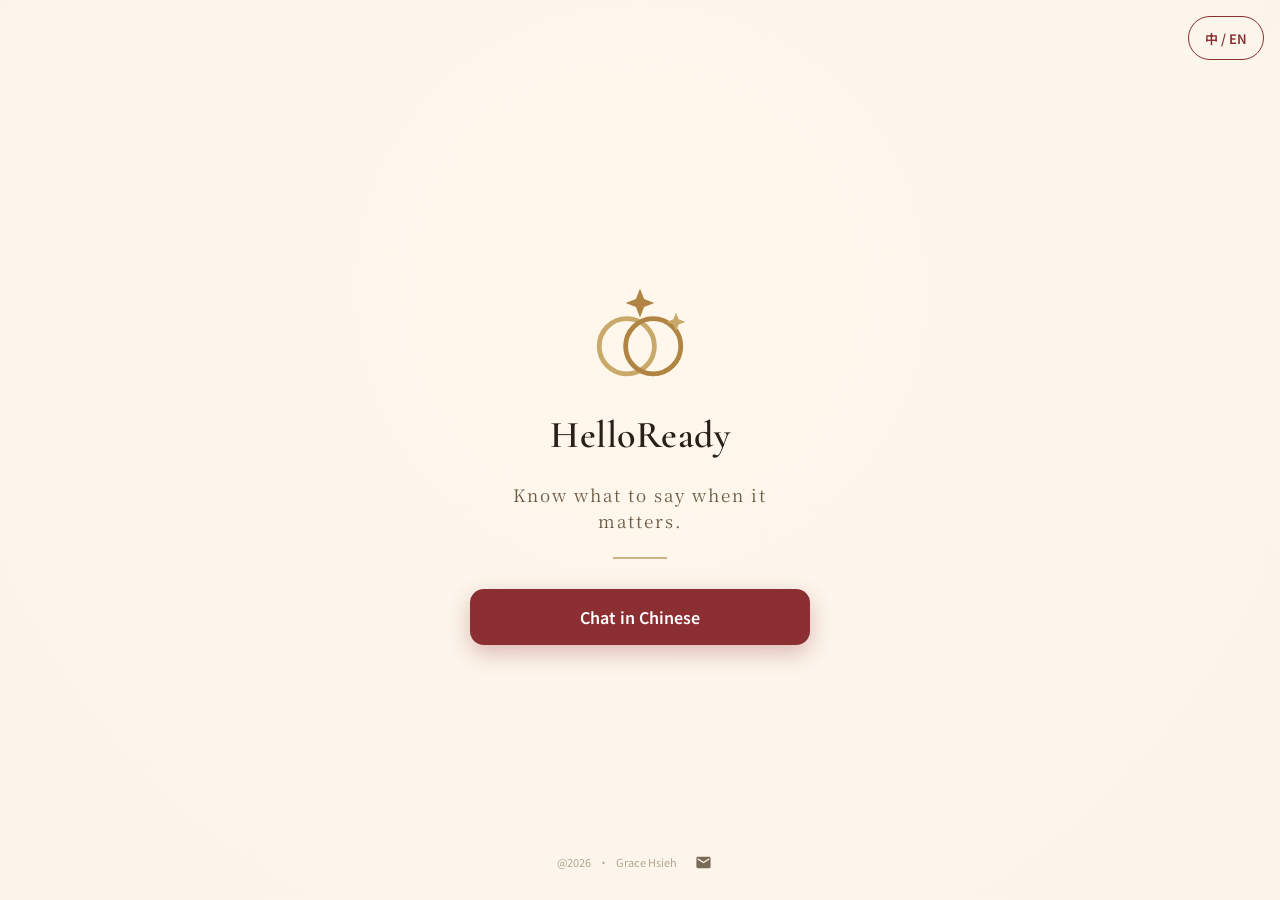
==== commit aded6567: "Introduce design-system.css and refactor button styles Extracts shared button/icon styles into desig" ====
--- a/index.html
+++ b/index.html
@@ -1,6 +1,15 @@
 <!DOCTYPE html>
 <html lang="zh-Hant">
 <head>
+<!-- Google tag (gtag.js) -->
+<script async src="https://www.googletagmanager.com/gtag/js?id=G-PVBGT49R06"></script>
+<script>
+  window.dataLayer = window.dataLayer || [];
+  function gtag(){dataLayer.push(arguments);}
+  gtag('js', new Date());
+
+  gtag('config', 'G-PVBGT49R06');
+</script>
 <meta charset="UTF-8">
 <meta name="viewport" content="width=device-width, initial-scale=1.0, viewport-fit=cover">
 <meta name="color-scheme" content="light only">
@@ -35,14 +44,7 @@
   .appbar{display:flex;align-items:center;gap:10px;height:60px;padding:0 14px}
   .appbar .brand{display:flex;align-items:baseline;gap:8px;min-width:0;flex:1}
   .appbar .brand h1{font-family:"Noto Serif TC",serif;font-weight:700;font-size:19px;color:var(--ink);letter-spacing:.5px;white-space:nowrap;overflow:hidden;text-overflow:ellipsis}
-  .iconbtn{flex:0 0 auto;width:44px;height:44px;border-radius:10px;border:1.5px solid var(--gold-soft);background:var(--paper);display:flex;align-items:center;justify-content:center;cursor:pointer;color:var(--wine)}
-  .iconbtn svg{width:20px;height:20px;fill:var(--wine)}
-  .iconbtn:active{transform:scale(.94)}
   .appbar-actions{display:flex;align-items:center;gap:10px}
-  .edit-toggle-top{display:inline-flex;align-items:center;gap:6px;border:1.5px solid var(--wine);background:var(--paper);color:var(--wine);font-family:"Noto Sans TC",sans-serif;font-size:15px;font-weight:600;padding:0 14px;border-radius:10px;cursor:pointer;height:44px;transition:.16s}
-  .edit-toggle-top svg{width:18px;height:18px;fill:currentColor}
-  .edit-toggle-top.on{background:var(--wine);color:#fff;border-color:var(--wine)}
-  .edit-toggle-top:active{transform:scale(.97)}
 
   .chipbar{display:flex;gap:8px;overflow-x:auto;padding:16px 14px 12px;scrollbar-width:none;-webkit-overflow-scrolling:touch}
   .chipbar::-webkit-scrollbar{display:none}
@@ -73,6 +75,9 @@
   .line-native{font-size:calc(17px * var(--fs));font-weight:700;color:var(--ink);line-height:1.4}
   .line-target{font-size:calc(22px * var(--fs));font-weight:600;color:var(--wine);margin-top:9px;line-height:1.32}
   .line-phonetic{font-size:calc(13px * var(--fs));color:#847b66;margin-top:9px;line-height:1.3}
+  /* English speaker (en pack): English is the primary reference line, Chinese is the learning line */
+  .card.en-speaker .line-native{font-size:calc(20px * var(--fs));font-weight:700;color:var(--ink);line-height:1.38}
+  .card.en-speaker .line-target{font-size:calc(17px * var(--fs));font-weight:600;color:var(--wine);margin-top:8px;line-height:1.4}
   .lang-zh{font-family:"Noto Serif TC",serif}
   .lang-en{font-family:"Cormorant Garamond",serif}
   .lang-pinyin{font-family:"Noto Sans TC",system-ui,sans-serif;letter-spacing:.4px}
@@ -127,9 +132,6 @@
 
   footer{text-align:center;font-size:11px;color:#b3a690;padding:26px 24px 18px;font-family:"Cormorant Garamond",serif;font-style:italic}
   .footer-meta{display:flex;align-items:center;justify-content:center;gap:7px;margin-top:10px;font-style:normal;font-family:"Noto Sans TC",sans-serif;font-size:11px;color:#b3a690}
-  .footer-report-btn{background:none;border:none;cursor:pointer;display:inline-flex;align-items:center;justify-content:center;color:#b3a690;transition:color .15s;padding:4px;flex-shrink:0}
-  .footer-report-btn:hover,.footer-report-btn:active{color:var(--wine)}
-  .footer-report-btn svg{width:15px;height:15px;fill:currentColor}
   .editform textarea{font-family:"Noto Sans TC",sans-serif;font-size:15px;color:var(--ink);border:1.5px solid var(--gold-soft);border-radius:10px;padding:11px 12px;width:100%;background:#fff;resize:vertical;min-height:90px}
   .editform textarea:focus{outline:none;border-color:var(--wine)}
   #contactStatus{font-size:12px;color:#8a7257;margin-top:4px;min-height:16px;text-align:center}
@@ -188,16 +190,15 @@
   .landing .enter{width:100%;border:none;background:var(--wine);color:#fff;font-family:"Noto Sans TC",sans-serif;font-size:16px;font-weight:600;padding:16px 28px;border-radius:14px;cursor:pointer;box-shadow:0 8px 22px rgba(140,47,51,.3);min-height:56px}
   .landing .enter:active{transform:scale(.97)}
   .landing .enter-secondary{background:none;border:none;color:var(--wine);font-family:"Noto Sans TC",sans-serif;font-size:14px;text-decoration:underline;cursor:pointer;padding:8px 12px;min-height:44px}
-  .landing-globe{position:absolute;top:calc(16px + var(--safe-top));right:16px;min-width:60px;height:40px;padding:0 12px;border-radius:20px;border:1.5px solid var(--gold-soft);background:var(--paper);color:var(--wine);font-family:"Noto Sans TC",sans-serif;font-size:13px;font-weight:600;cursor:pointer;display:flex;align-items:center;gap:6px}
-  .landing-globe svg{width:16px;height:16px;fill:var(--wine)}
-  .landing-globe:active{transform:scale(.96)}
+  .landing-globe{position:absolute;top:calc(16px + var(--safe-top));right:16px;min-width:60px}
   .landing-footer{position:absolute;bottom:calc(16px + var(--safe-bot));left:0;right:0;display:flex;align-items:center;justify-content:center;gap:7px;font-family:"Noto Sans TC",sans-serif;font-size:11px;color:#b3a690}
 </style>
+<link rel="stylesheet" href="design-system.css">
 </head>
 <body>
 
 <div class="landing" id="landing">
-  <button class="landing-globe" id="landingGlobe" aria-label="Language">中 / EN</button>
+  <button class="landing-globe btn-secondary" id="landingGlobe" aria-label="Language">中 / EN</button>
   <svg class="art" viewBox="0 0 120 120" aria-hidden="true">
     <g fill="none" stroke-width="4">
       <circle cx="49" cy="76" r="23" stroke="#c9a96a"/>
@@ -211,10 +212,10 @@
   <div class="divider"></div>
   <div class="landing-options" id="landingOptions"></div>
   <div class="landing-footer">
-    <span>v0.0.2</span>
+    <span>@2026</span>
     <span>·</span>
     <span>Grace Hsieh</span>
-    <button class="footer-report-btn" id="contactBtnLanding" aria-label="Report / Contact"><svg viewBox="0 0 24 24" aria-hidden="true"><path d="M20 4H4c-1.1 0-2 .9-2 2v12c0 1.1.9 2 2 2h16c1.1 0 2-.9 2-2V6c0-1.1-.9-2-2-2zm0 4-8 5-8-5V6l8 5 8-5v2z"/></svg></button>
+    <button class="btn-tertiary" id="contactBtnLanding" aria-label="Report / Contact"><svg viewBox="0 0 24 24" aria-hidden="true"><path d="M20 4H4c-1.1 0-2 .9-2 2v12c0 1.1.9 2 2 2h16c1.1 0 2-.9 2-2V6c0-1.1-.9-2-2-2zm0 4-8 5-8-5V6l8 5 8-5v2z"/></svg></button>
   </div>
 </div>
 
@@ -222,13 +223,13 @@
 
 <div class="topbar">
   <div class="appbar">
-    <button class="iconbtn" id="homeBtn" aria-label="Home">
+    <button class="btn-ghost" id="homeBtn" aria-label="Home">
       <svg viewBox="0 0 24 24" aria-hidden="true"><path d="M10 20v-6h4v6h5v-8h3L12 3 2 12h3v8z"/></svg>
     </button>
     <div class="brand"><h1 id="appTitle">HelloReady</h1></div>
     <div class="appbar-actions">
-      <button class="edit-toggle-top" id="editToggleTop" aria-label="Edit"><svg viewBox="0 0 24 24" aria-hidden="true"><path d="M3 17.25V21h3.75L17.81 9.94l-3.75-3.75L3 17.25zM20.71 7.04a1 1 0 0 0 0-1.41l-2.34-2.34a1 1 0 0 0-1.41 0l-1.83 1.83 3.75 3.75 1.83-1.83z"/></svg><span class="elabel">Edit</span></button>
-      <button class="iconbtn" id="gearBtn" aria-label="Settings">
+      <button class="btn-tertiary" id="editToggleTop" aria-label="Edit"><svg viewBox="0 0 24 24" aria-hidden="true"><path d="M3 17.25V21h3.75L17.81 9.94l-3.75-3.75L3 17.25zM20.71 7.04a1 1 0 0 0 0-1.41l-2.34-2.34a1 1 0 0 0-1.41 0l-1.83 1.83 3.75 3.75 1.83-1.83z"/></svg><span class="elabel">Edit</span></button>
+      <button class="btn-tertiary" id="gearBtn" aria-label="Settings">
         <svg viewBox="0 0 24 24"><path d="M19.14 12.94a7.49 7.49 0 0 0 .05-1.88l2.03-1.58a.5.5 0 0 0 .12-.64l-1.92-3.32a.5.5 0 0 0-.6-.22l-2.39.96a7.3 7.3 0 0 0-1.62-.94l-.36-2.54a.5.5 0 0 0-.5-.43h-3.84a.5.5 0 0 0-.5.43l-.36 2.54c-.59.24-1.13.56-1.62.94l-2.39-.96a.5.5 0 0 0-.6.22L2.18 8.84a.5.5 0 0 0 .12.64l2.03 1.58a7.49 7.49 0 0 0 0 1.88L2.3 14.52a.5.5 0 0 0-.12.64l1.92 3.32c.13.22.39.31.6.22l2.39-.96c.49.38 1.03.7 1.62.94l.36 2.54c.04.25.25.43.5.43h3.84c.25 0 .46-.18.5-.43l.36-2.54c.59-.24 1.13-.56 1.62-.94l2.39.96c.21.09.47 0 .6-.22l1.92-3.32a.5.5 0 0 0-.12-.64l-2.03-1.58zM12 15.5A3.5 3.5 0 1 1 12 8.5a3.5 3.5 0 0 1 0 7z"/></svg>
       </button>
     </div>
@@ -254,10 +255,10 @@
 
 <footer>
   <div class="footer-meta">
-    <span>v0.0.2</span>
+    <span>@2026</span>
     <span>·</span>
     <span>Grace Hsieh</span>
-    <button class="footer-report-btn" id="contactBtn" aria-label="Report / Contact"><svg viewBox="0 0 24 24" aria-hidden="true"><path d="M20 4H4c-1.1 0-2 .9-2 2v12c0 1.1.9 2 2 2h16c1.1 0 2-.9 2-2V6c0-1.1-.9-2-2-2zm0 4-8 5-8-5V6l8 5 8-5v2z"/></svg></button>
+    <button class="btn-tertiary" id="contactBtn" aria-label="Report / Contact"><svg viewBox="0 0 24 24" aria-hidden="true"><path d="M20 4H4c-1.1 0-2 .9-2 2v12c0 1.1.9 2 2 2h16c1.1 0 2-.9 2-2V6c0-1.1-.9-2-2-2zm0 4-8 5-8-5V6l8 5 8-5v2z"/></svg></button>
   </div>
 </footer>
 
@@ -355,6 +356,12 @@
 <script>
 /* HelloReady — helping people communicate in unfamiliar situations. Multiple themes and languages share one engine.
    Card lines: role -> size/hierarchy, language -> font. */
+
+function trackEvent(eventName, params = {}) {
+  if (typeof gtag === 'function') {
+    gtag('event', eventName, params);
+  }
+}
 
 const ZH_KEY=[
   ["終於見到您了。","It's wonderful to finally meet you.","依次 萬德佛 圖 法奈裡 密 揪"],
@@ -716,6 +723,7 @@
 function speak(text,card){
   if(!text)return;
   stopSpeaking();
+  trackEvent('audio_played');
   if(useNeural && rate>=0.85 && typeof puter!=='undefined' && puter.ai && puter.ai.txt2speech){ speakNeural(text,card); return; }
   speakWeb(text,card);
 }
@@ -758,6 +766,11 @@
   general:'You translate short conversational phrases for a phrase card.',
 };
 function themeContext(){const theme=DATA.theme||'general';return THEME_PROMPTS[theme]||THEME_PROMPTS.general;}
+function zhDialect(){
+  if(voice&&voice.lang){const l=voice.lang.toLowerCase();if(l.startsWith('zh-cn')||l.includes('cmn-cn'))return 'cn';}
+  return 'tw'; // default Traditional Chinese
+}
+function zhLangCode(l){if(l==='zh')return zhDialect()==='cn'?'zh-CN':'zh-TW';return LANGMAP[l]||l;}
 async function translate(text){
   const from=DATA.nativeLang, to=DATA.targetLang;
   const key=geminiKey||DEFAULT_GKEY;
@@ -771,7 +784,7 @@
   const model='gemini-2.5-flash-lite';
   const url='https://generativelanguage.googleapis.com/v1beta/models/'+model+':generateContent?key='+encodeURIComponent(key);
   let phoneticInstruction;
-  if(to==='zh'){ phoneticInstruction='Use Traditional Chinese characters in the translation. Also write the Hanyu Pinyin of that Chinese WITH tone marks (field "phonetic").'; }
+  if(to==='zh'){ const trad=zhDialect()!=='cn'; phoneticInstruction='Use '+(trad?'Traditional':'Simplified')+' Chinese characters in the translation. Also write the Hanyu Pinyin of that Chinese WITH tone marks (field "phonetic").'; }
   else { phoneticInstruction='Also write a phonetic approximation of that '+langName(to)+' pronunciation using '+langName(from)+' characters (field "phonetic"), so a '+langName(from)+' speaker can read it aloud.'; }
   const prompt=themeContext()+' '
     +'Translate this '+langName(from)+' into natural, warm, polite '+langName(to)+'. '
@@ -787,7 +800,7 @@
   return {translation:obj.translation||'',phonetic:obj.phonetic||'',back:obj.back||'',note:''};
 }
 async function translateMyMemory(text,from,to){
-  const lp=(LANGMAP[from]||from)+'|'+(LANGMAP[to]||to);
+  const lp=zhLangCode(from)+'|'+zhLangCode(to);
   const r=await fetch('https://api.mymemory.translated.net/get?q='+encodeURIComponent(text)+'&langpair='+encodeURIComponent(lp));
   if(!r.ok)throw new Error('mymemory '+r.status);
   const data=await r.json();
@@ -795,7 +808,7 @@
   if(!tr)throw new Error('empty');
   let back='';
   try{
-    const lp2=(LANGMAP[to]||to)+'|'+(LANGMAP[from]||from);
+    const lp2=zhLangCode(to)+'|'+zhLangCode(from);
     const r2=await fetch('https://api.mymemory.translated.net/get?q='+encodeURIComponent(tr)+'&langpair='+encodeURIComponent(lp2));
     if(r2.ok){const d2=await r2.json();back=(d2.responseData&&d2.responseData.translatedText)||'';}
   }catch(e){}
@@ -804,6 +817,7 @@
 
 const ICON_SPEAK='<svg viewBox="0 0 24 24"><path d="M3 9v6h4l5 5V4L7 9H3zm13.5 3a4.5 4.5 0 0 0-2.5-4v8a4.5 4.5 0 0 0 2.5-4zM14 3.2v2.06a7 7 0 0 1 0 13.48v2.06a9 9 0 0 0 0-17.6z"/></svg>';
 const ICON_EDIT='<svg viewBox="0 0 24 24"><path d="M3 17.25V21h3.75L17.81 9.94l-3.75-3.75L3 17.25zM20.71 7.04a1 1 0 0 0 0-1.41l-2.34-2.34a1 1 0 0 0-1.41 0l-1.83 1.83 3.75 3.75 1.83-1.83z"/></svg>';
+const ICON_CHECK='<svg viewBox="0 0 24 24" aria-hidden="true"><path d="M9 16.17L4.83 12l-1.42 1.41L9 19 21 7l-1.41-1.41z"/></svg>';
 const ICON_DEL='<svg viewBox="0 0 24 24"><path d="M6 19a2 2 0 0 0 2 2h8a2 2 0 0 0 2-2V7H6v12zM19 4h-3.5l-1-1h-5l-1 1H5v2h14V4z"/></svg>';
 
 function runTranslate(tb,statusEl,getNat,setTgt,setPh,onDone){
@@ -824,6 +838,7 @@
 
 function cardEl(item){
   const c=document.createElement('div');c.className='card';
+  if(DATA.nativeLang==='en')c.classList.add('en-speaker');
   const natL=langClass(DATA.nativeLang), tgtL=langClass(DATA.targetLang), phL=phoneticLangClass();
   if(editingId===item.id){
     c.innerHTML='<div class="editform">'
@@ -847,6 +862,7 @@
       if(!nat&&!tgt){removeItem(item.id);editingId=null;await save();render();return;}
       item.text[DATA.nativeLang]=nat;item.text[DATA.targetLang]=tgt;item.phonetic[DATA.targetLang]=ph;
       if(translatedFlag){item.auto=true;item._back=lastBack;}
+      if(item.isNew) trackEvent('phrase_added');
       delete item.isNew;
       const cur=currentLocationKey(item.id);
       if(chosenCat&&chosenCat!==cur){removeItem(item.id);placeInto(chosenCat,item);}
@@ -1007,6 +1023,7 @@
   it.text[DATA.nativeLang]=nat;it.text[DATA.targetLang]=tgt;it.phonetic[DATA.targetLang]=ph;
   if(addPopupTranslatedFlag){it.auto=true;it._back=addPopupLastBack;}
   delete it.isNew;
+  trackEvent('phrase_added');
   placeInto(chosenCat,it);
   await save();closeAddPopup();render();
 });
@@ -1091,6 +1108,7 @@
 
 /* ---- ui language ---- */
 function setUiLang(l){
+  trackEvent('language_changed', { language: l });
   uiLang=l;Store.save(UIKEY,l);
   document.documentElement.lang=(l==='zh'?'zh-Hant':'en');
   applyStrings();
@@ -1162,8 +1180,8 @@
 document.querySelectorAll('#uiLangSeg button').forEach(b=>{b.addEventListener('click',()=>setUiLang(b.dataset.uilang));});
 document.querySelectorAll('#neuralSeg button').forEach(b=>{b.addEventListener('click',()=>enableNeural(b.dataset.neural==='1'));});
 
-function syncEditBtn(){const b=document.getElementById('editToggleTop');if(b){b.classList.toggle('on',editMode);const lbl=b.querySelector('.elabel');if(lbl)lbl.textContent=editMode?t('done'):t('edit');}}
-function setEditMode(on){editMode=on;editingId=null;confirmId=null;secEditId=null;syncEditBtn();render();}
+function syncEditBtn(){const b=document.getElementById('editToggleTop');if(b){b.classList.toggle('on',editMode);const lbl=b.querySelector('.elabel');if(lbl)lbl.textContent=editMode?t('done'):t('edit');const svgEl=b.querySelector('svg');if(svgEl){const tpl=document.createElement('template');tpl.innerHTML=editMode?ICON_CHECK:ICON_EDIT;svgEl.replaceWith(tpl.content.firstChild);}}}
+function setEditMode(on){if(on) trackEvent('edit_mode_opened');editMode=on;editingId=null;confirmId=null;secEditId=null;syncEditBtn();render();}
 document.getElementById('editToggleTop').addEventListener('click',()=>setEditMode(!editMode));
 document.querySelector('[data-add-key]').addEventListener('click',()=>openAddPopup('key'));
 document.getElementById('addSectionBtn').addEventListener('click',async()=>{const cat=newCategory();DATA.categories.push(cat);secEditId=cat.id;await save();render();window.scrollTo(0,document.body.scrollHeight);});
--- a/design-system.css
+++ b/design-system.css
@@ -0,0 +1,238 @@
+/* ============================================================
+   HelloReady Design System v1.0
+   ============================================================ */
+
+
+/* ------------------------------------------------------------
+   SEMANTIC COLOR TOKENS
+   Built on top of the primitive tokens in index.html :root
+   ------------------------------------------------------------ */
+:root {
+  /* Surfaces */
+  --ds-surface-base:      var(--paper);        /* Primary content surface   */
+  --ds-surface-muted:     var(--ivory);        /* Background / secondary    */
+
+  /* Content */
+  --ds-content-primary:   var(--ink);          /* Main text                 */
+  --ds-content-secondary: #7a6b58;             /* Secondary text            */
+  --ds-content-faint:     #b3a690;             /* Captions, meta            */
+
+  /* Brand */
+  --ds-brand:             var(--wine);         /* Primary action color      */
+  --ds-brand-deep:        var(--wine-deep);    /* Pressed / darker shade    */
+  --ds-accent:            var(--gold);         /* Accent / highlight        */
+  --ds-accent-soft:       var(--gold-soft);    /* Soft accent / borders     */
+
+  /* Borders */
+  --ds-border:            var(--line);         /* Default dividers          */
+  --ds-border-accent:     var(--gold-soft);    /* Accented borders          */
+
+  /* Shadow */
+  --ds-shadow-sm:   0 1px 3px var(--shadow);
+  --ds-shadow-md:   0 4px 14px rgba(80, 40, 20, .14);
+  --ds-shadow-wine: 0 2px 10px rgba(140, 47, 51, .22);
+}
+
+
+/* ------------------------------------------------------------
+   TYPOGRAPHY SCALE
+   ------------------------------------------------------------ */
+:root {
+  --ds-font-serif:   "Noto Serif TC", serif;
+  --ds-font-sans:    "Noto Sans TC", sans-serif;
+  --ds-font-display: "Cormorant Garamond", serif;
+
+  /* Size scale */
+  --ds-size-display: 22px;   /* Hero / target-language card      */
+  --ds-size-heading: 19px;   /* Section titles, brand name       */
+  --ds-size-title:   17px;   /* Card native-language line        */
+  --ds-size-body:    15px;   /* Default body copy                */
+  --ds-size-label:   13px;   /* Chips, button labels             */
+  --ds-size-caption: 11px;   /* Footer, timestamps, meta         */
+}
+
+.ds-text-display {
+  font-family: var(--ds-font-serif);
+  font-size:   var(--ds-size-display);
+  font-weight: 600;
+  color:       var(--ds-brand);
+  line-height: 1.32;
+}
+.ds-text-heading {
+  font-family: var(--ds-font-serif);
+  font-size:   var(--ds-size-heading);
+  font-weight: 700;
+  color:       var(--ds-content-primary);
+  line-height: 1.4;
+}
+.ds-text-title {
+  font-family: var(--ds-font-sans);
+  font-size:   var(--ds-size-title);
+  font-weight: 700;
+  color:       var(--ds-content-primary);
+  line-height: 1.4;
+}
+.ds-text-body {
+  font-family: var(--ds-font-sans);
+  font-size:   var(--ds-size-body);
+  font-weight: 400;
+  color:       var(--ds-content-primary);
+  line-height: 1.55;
+}
+.ds-text-label {
+  font-family: var(--ds-font-sans);
+  font-size:   var(--ds-size-label);
+  font-weight: 500;
+  color:       var(--ds-content-secondary);
+  line-height: 1.4;
+}
+.ds-text-caption {
+  font-family: var(--ds-font-sans);
+  font-size:   var(--ds-size-caption);
+  font-weight: 400;
+  color:       var(--ds-content-faint);
+  line-height: 1.4;
+}
+
+
+/* ------------------------------------------------------------
+   BUTTON COMPONENTS
+
+   Hierarchy (high → low emphasis):
+     btn-primary   — filled wine,    save / confirm actions
+     btn-secondary — outlined wine,  language toggle (中/EN)
+     btn-tertiary  — text + icon,    Edit / Feedback / Settings
+     btn-ghost     — icon-only,      Home in app bar
+   ------------------------------------------------------------ */
+
+/* Shared base — reset + common traits */
+.btn-primary,
+.btn-secondary,
+.btn-tertiary,
+.btn-ghost {
+  display:             inline-flex;
+  align-items:         center;
+  justify-content:     center;
+  gap:                 6px;
+  min-height:          44px;   /* WCAG touch target */
+  font-family:         var(--ds-font-sans);
+  cursor:              pointer;
+  border:              none;
+  background:          none;
+  text-decoration:     none;
+  white-space:         nowrap;
+  user-select:         none;
+  -webkit-tap-highlight-color: transparent;
+  transition: background .15s, color .15s, border-color .15s, transform .12s, box-shadow .15s;
+}
+
+.btn-primary:focus-visible,
+.btn-secondary:focus-visible,
+.btn-tertiary:focus-visible,
+.btn-ghost:focus-visible {
+  outline:        2px solid var(--ds-accent);
+  outline-offset: 2px;
+}
+
+/* ---- Primary ---- */
+/* Use for: Save, Send, Confirm — the one highest-priority action per screen */
+.btn-primary {
+  background:    var(--ds-brand);
+  color:         #fff;
+  font-size:     var(--ds-size-body);
+  font-weight:   600;
+  padding:       0 24px;
+  border-radius: 22px;
+  border:        1.5px solid transparent;
+  box-shadow:    var(--ds-shadow-wine);
+}
+.btn-primary:active {
+  background:  var(--ds-brand-deep);
+  box-shadow:  none;
+  transform:   scale(.97);
+}
+.btn-primary:disabled {
+  opacity:        .5;
+  pointer-events: none;
+}
+
+/* ---- Secondary ---- */
+/* Use for: 中/EN toggle — outlined, same brand color, no fill */
+.btn-secondary {
+  background:    transparent;
+  color:         var(--ds-brand);
+  font-size:     var(--ds-size-label);
+  font-weight:   600;
+  padding:       0 16px;
+  border-radius: 22px;
+  border:        1.5px solid var(--ds-brand);
+}
+.btn-secondary svg {
+  width:  16px;
+  height: 16px;
+  fill:   currentColor;
+}
+.btn-secondary:active {
+  background:   var(--ds-brand);
+  color:        #fff;
+  border-color: var(--ds-brand);
+  transform:    scale(.96);
+}
+.btn-secondary:disabled {
+  opacity:        .5;
+  pointer-events: none;
+}
+
+/* ---- Tertiary ---- */
+/* Use for: Edit, Feedback, Settings — low-emphasis, icon + label */
+.btn-tertiary {
+  background:    transparent;
+  color:         var(--ds-content-secondary);
+  font-size:     var(--ds-size-label);
+  font-weight:   500;
+  padding:       0 10px;
+  border-radius: 10px;
+  border:        1.5px solid transparent;
+}
+.btn-tertiary svg {
+  width:  17px;
+  height: 17px;
+  fill:   currentColor;
+}
+.btn-tertiary:active {
+  background: var(--ds-surface-muted);
+  color:      var(--ds-brand);
+  transform:  scale(.95);
+}
+.btn-tertiary:disabled {
+  opacity:        .45;
+  pointer-events: none;
+}
+/* Active/on state — used by Edit toggle when editing mode is on */
+.btn-tertiary.on {
+  background:   var(--ds-brand);
+  color:        #fff;
+  border-color: var(--ds-brand);
+}
+
+/* ---- Ghost ---- */
+/* Use for: Home icon in app bar — icon-only, transparent, no border */
+.btn-ghost {
+  background:    transparent;
+  color:         var(--ds-brand);
+  width:         44px;
+  height:        44px;
+  padding:       0;
+  flex-shrink:   0;
+  border-radius: 10px;
+  border:        none;
+}
+.btn-ghost svg {
+  width:  22px;
+  height: 22px;
+  fill:   currentColor;
+}
+.btn-ghost:active {
+  background: var(--ds-surface-muted);
+  transform:  scale(.91);
+}
